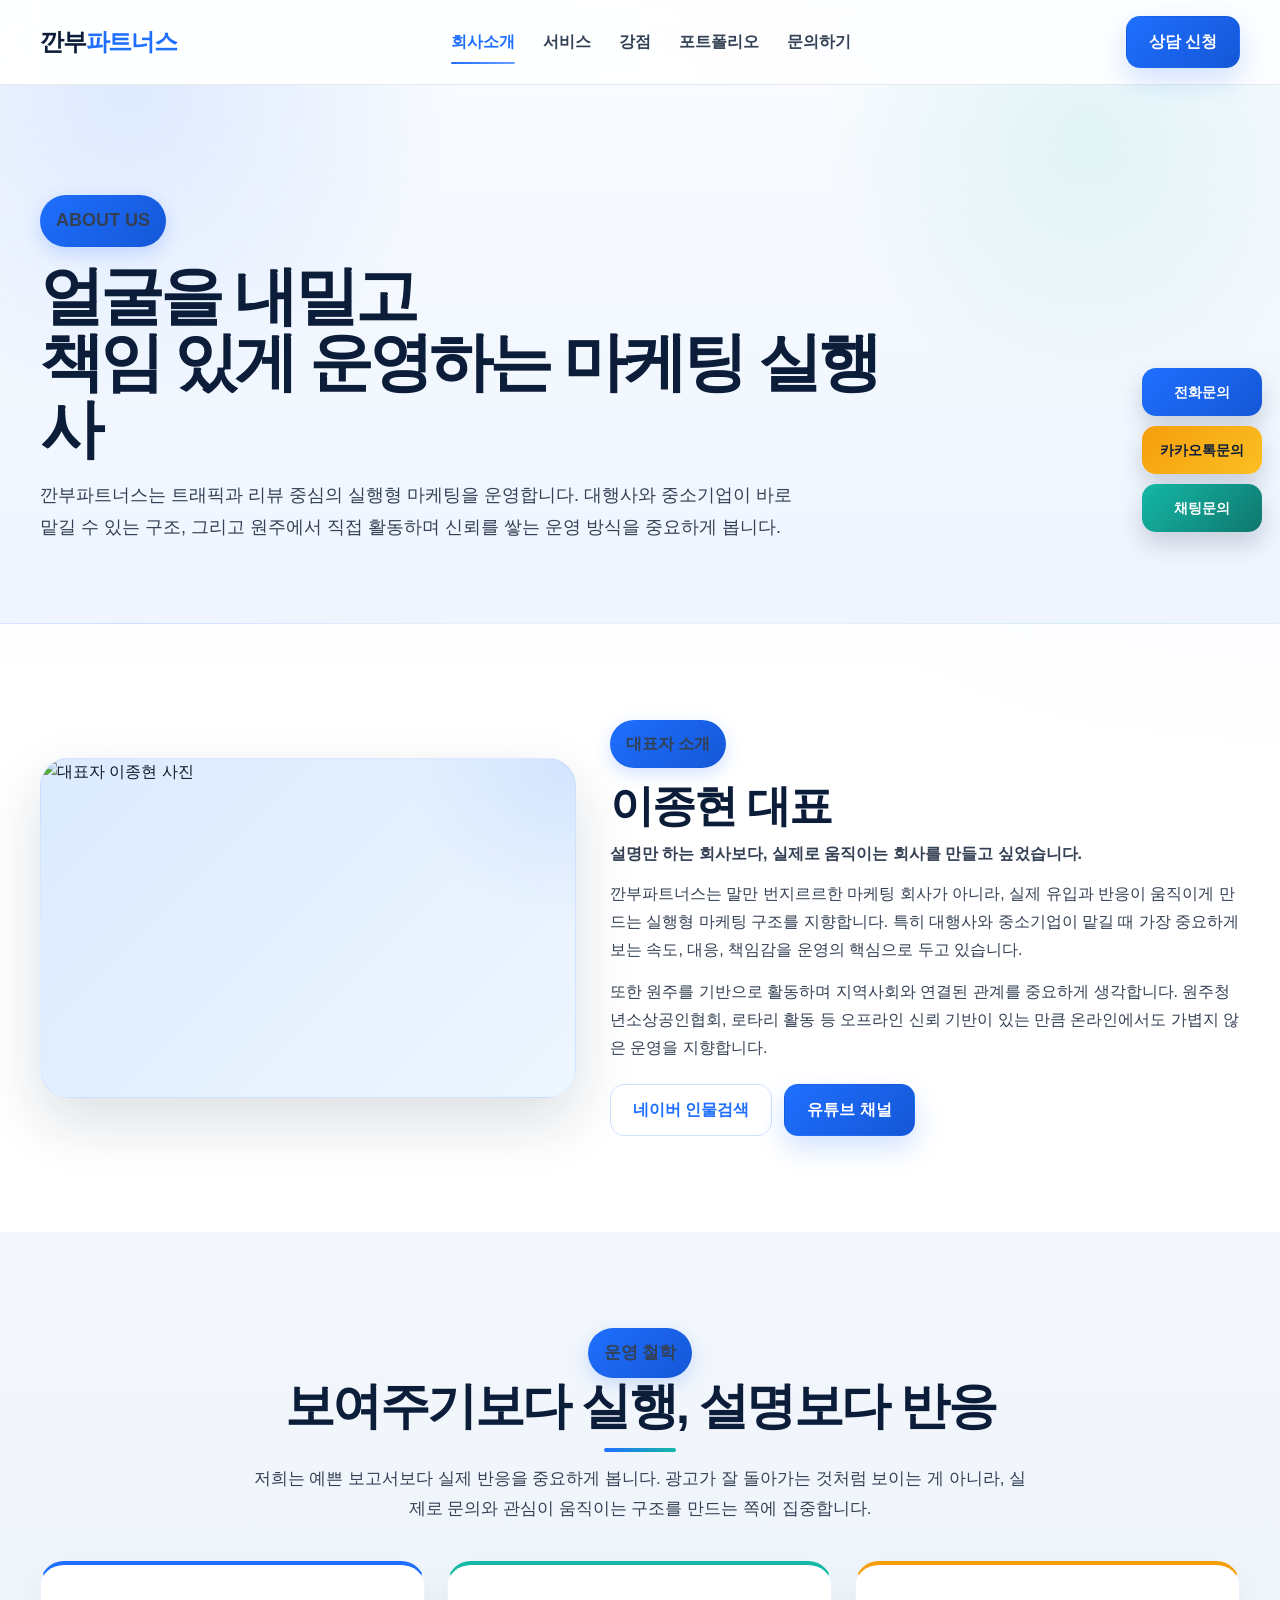
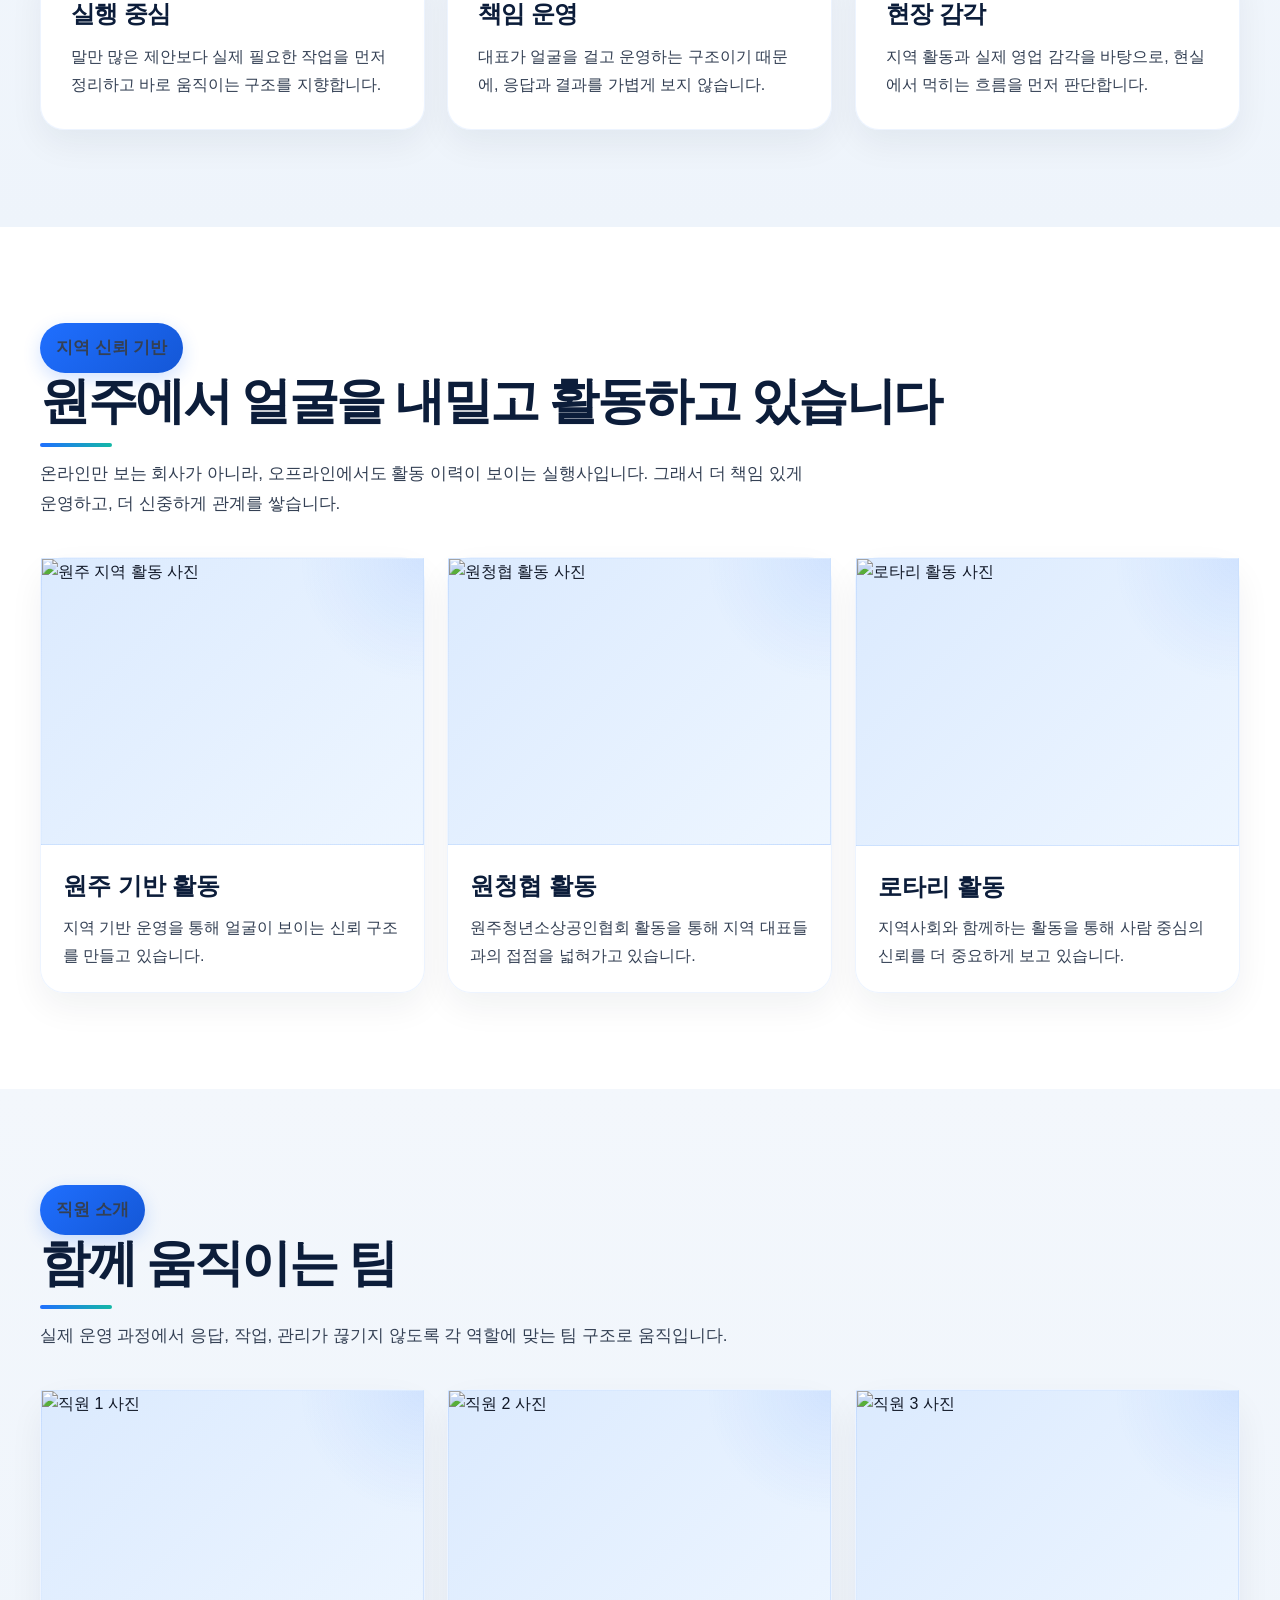
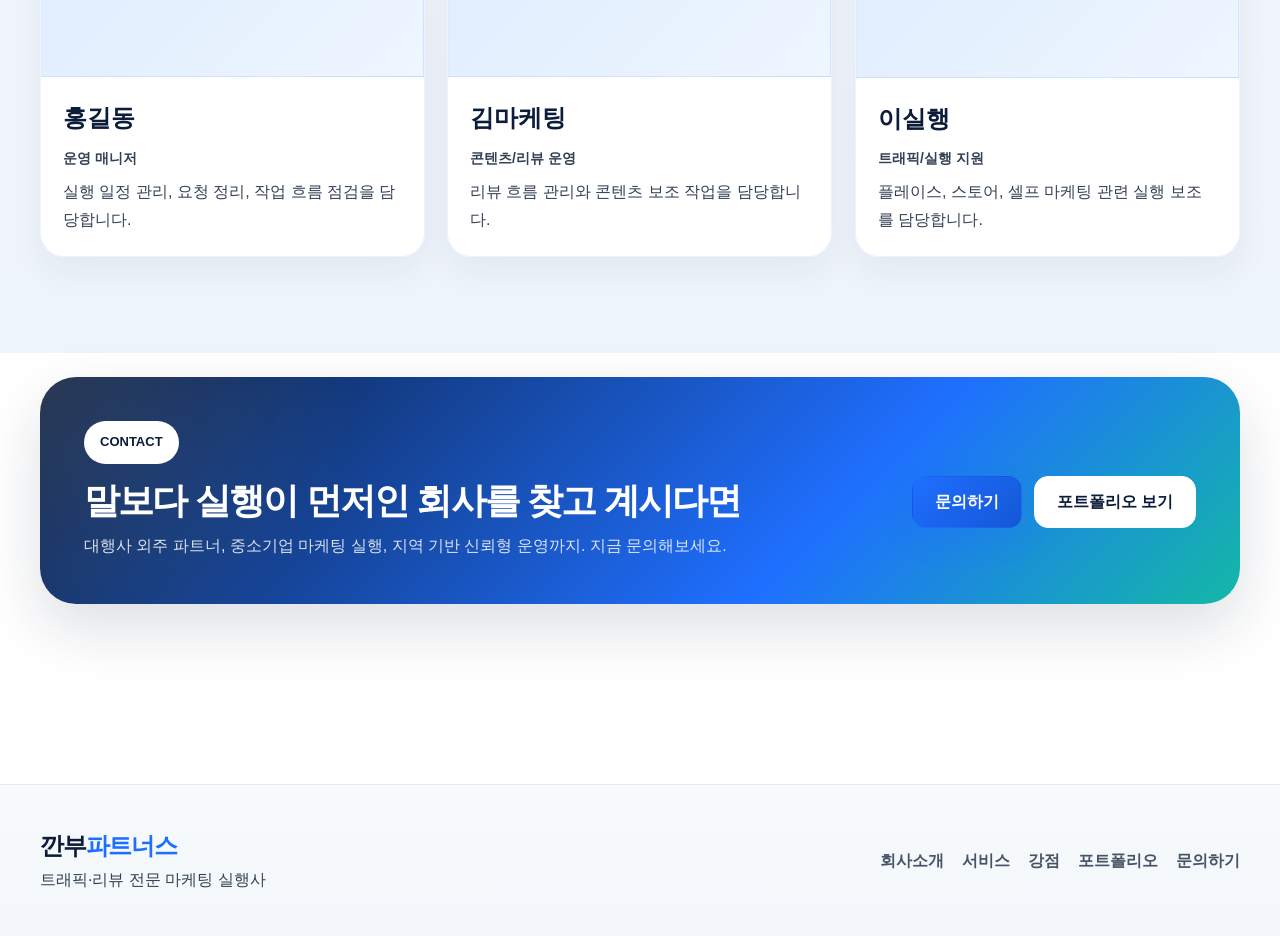
==== about.html @ 286b4b4c "Update about.html" ====
<!DOCTYPE html>
<html lang="ko">
<head>
  <meta charset="UTF-8" />
  <meta name="viewport" content="width=device-width, initial-scale=1.0" />
  <title>회사소개 | 깐부파트너스</title>
  <meta name="description" content="원주 기반 트래픽·리뷰 전문 마케팅 실행사 깐부파트너스 회사소개 페이지" />
  <link rel="stylesheet" href="./css/style.css" />
  <link rel="stylesheet" href="./css/animation.css" />
  <script>document.documentElement.classList.add('js');</script>
</head>
  <div class="floating-contact">
  <a href="tel:1588-9097" class="call-btn">전화문의</a>
  <a href="https://example.com/kakao" target="_blank" class="kakao-btn">카카오톡문의</a>
  <a href="https://example.com/chat" target="_blank" class="chat-btn">채팅문의</a>
</div>
<body>
  <header class="site-header">
    <div class="container header-inner">
      <a href="./index.html" class="logo">깐부<span>파트너스</span></a>

      <nav class="nav">
        <a href="./about.html" class="active">회사소개</a>
        <a href="./services.html">서비스</a>
        <a href="./strength.html">강점</a>
        <a href="./portfolio.html">포트폴리오</a>
        <a href="./contact.html">문의하기</a>
      </nav>

      <a href="./contact.html" class="btn btn-primary hover-btn">상담 신청</a>
    </div>
  </header>

  <main>
    <section class="page-hero about-hero">
      <div class="container">
        <div class="page-hero-text reveal-up active">
          <p class="eyebrow">ABOUT US</p>
          <h1>얼굴을 내밀고<br />책임 있게 운영하는 마케팅 실행사</h1>
          <p>
            깐부파트너스는 트래픽과 리뷰 중심의 실행형 마케팅을 운영합니다.
            대행사와 중소기업이 바로 맡길 수 있는 구조,
            그리고 원주에서 직접 활동하며 신뢰를 쌓는 운영 방식을 중요하게 봅니다.
          </p>
        </div>
      </div>
    </section>

    <section class="section">
      <div class="container about-ceo-grid">
        <div class="about-image-wrap reveal-left active">
          <div class="about-image hover-image">
            <img src="./assets/ceo.jpg" alt="대표자 이종현 사진" />
          </div>
        </div>

        <div class="about-content reveal-right active">
          <p class="section-label">대표자 소개</p>
          <h2>이종현 대표</h2>
          <p class="about-lead">
            설명만 하는 회사보다, 실제로 움직이는 회사를 만들고 싶었습니다.
          </p>
          <p>
            깐부파트너스는 말만 번지르르한 마케팅 회사가 아니라,
            실제 유입과 반응이 움직이게 만드는 실행형 마케팅 구조를 지향합니다.
            특히 대행사와 중소기업이 맡길 때 가장 중요하게 보는
            속도, 대응, 책임감을 운영의 핵심으로 두고 있습니다.
          </p>
          <p>
            또한 원주를 기반으로 활동하며 지역사회와 연결된 관계를 중요하게 생각합니다.
            원주청년소상공인협회, 로타리 활동 등 오프라인 신뢰 기반이 있는 만큼
            온라인에서도 가볍지 않은 운영을 지향합니다.
          </p>

          <div class="button-row">
            <a href="https://search.naver.com/search.naver?query=이종현" target="_blank" class="btn btn-outline hover-btn">
              네이버 인물검색
            </a>
            <a href="https://www.youtube.com/" target="_blank" class="btn btn-primary hover-btn">
              유튜브 채널
            </a>
          </div>
        </div>
      </div>
    </section>

    <section class="section section-soft">
      <div class="container">
        <div class="section-head center reveal-up">
          <p class="section-label">운영 철학</p>
          <h2>보여주기보다 실행, 설명보다 반응</h2>
          <p>
            저희는 예쁜 보고서보다 실제 반응을 중요하게 봅니다.
            광고가 잘 돌아가는 것처럼 보이는 게 아니라,
            실제로 문의와 관심이 움직이는 구조를 만드는 쪽에 집중합니다.
          </p>
        </div>

        <div class="card-grid three">
          <article class="info-card hover-card reveal-up">
            <h3>실행 중심</h3>
            <p>말만 많은 제안보다 실제 필요한 작업을 먼저 정리하고 바로 움직이는 구조를 지향합니다.</p>
          </article>

          <article class="info-card hover-card reveal-up delay-1">
            <h3>책임 운영</h3>
            <p>대표가 얼굴을 걸고 운영하는 구조이기 때문에, 응답과 결과를 가볍게 보지 않습니다.</p>
          </article>

          <article class="info-card hover-card reveal-up delay-2">
            <h3>현장 감각</h3>
            <p>지역 활동과 실제 영업 감각을 바탕으로, 현실에서 먹히는 흐름을 먼저 판단합니다.</p>
          </article>
        </div>
      </div>
    </section>

    <section class="section">
      <div class="container">
        <div class="section-head reveal-up">
          <p class="section-label">지역 신뢰 기반</p>
          <h2>원주에서 얼굴을 내밀고 활동하고 있습니다</h2>
          <p>
            온라인만 보는 회사가 아니라, 오프라인에서도 활동 이력이 보이는 실행사입니다.
            그래서 더 책임 있게 운영하고, 더 신중하게 관계를 쌓습니다.
          </p>
        </div>

        <div class="card-grid three">
          <article class="activity-card hover-card reveal-up">
            <div class="activity-thumb hover-image">
              <img src="./assets/wonju-activity-1.jpg" alt="원주 지역 활동 사진" />
            </div>
            <div class="activity-body">
              <h3>원주 기반 활동</h3>
              <p>지역 기반 운영을 통해 얼굴이 보이는 신뢰 구조를 만들고 있습니다.</p>
            </div>
          </article>

          <article class="activity-card hover-card reveal-up delay-1">
            <div class="activity-thumb hover-image">
              <img src="./assets/wonju-activity-2.jpg" alt="원청협 활동 사진" />
            </div>
            <div class="activity-body">
              <h3>원청협 활동</h3>
              <p>원주청년소상공인협회 활동을 통해 지역 대표들과의 접점을 넓혀가고 있습니다.</p>
            </div>
          </article>

          <article class="activity-card hover-card reveal-up delay-2">
            <div class="activity-thumb hover-image">
              <img src="./assets/rotary-activity.jpg" alt="로타리 활동 사진" />
            </div>
            <div class="activity-body">
              <h3>로타리 활동</h3>
              <p>지역사회와 함께하는 활동을 통해 사람 중심의 신뢰를 더 중요하게 보고 있습니다.</p>
            </div>
          </article>
        </div>
      </div>
    </section>

    <section class="section section-soft">
      <div class="container">
        <div class="section-head reveal-up">
          <p class="section-label">직원 소개</p>
          <h2>함께 움직이는 팀</h2>
          <p>
            실제 운영 과정에서 응답, 작업, 관리가 끊기지 않도록 각 역할에 맞는 팀 구조로 움직입니다.
          </p>
        </div>

        <div class="card-grid three">
          <article class="team-card hover-card reveal-up">
            <div class="team-photo hover-image">
              <img src="./assets/staff-1.jpg" alt="직원 1 사진" />
            </div>
            <div class="team-body">
              <h3>홍길동</h3>
              <p class="team-role">운영 매니저</p>
              <p>실행 일정 관리, 요청 정리, 작업 흐름 점검을 담당합니다.</p>
            </div>
          </article>

          <article class="team-card hover-card reveal-up delay-1">
            <div class="team-photo hover-image">
              <img src="./assets/staff-2.jpg" alt="직원 2 사진" />
            </div>
            <div class="team-body">
              <h3>김마케팅</h3>
              <p class="team-role">콘텐츠/리뷰 운영</p>
              <p>리뷰 흐름 관리와 콘텐츠 보조 작업을 담당합니다.</p>
            </div>
          </article>

          <article class="team-card hover-card reveal-up delay-2">
            <div class="team-photo hover-image">
              <img src="./assets/staff-3.jpg" alt="직원 3 사진" />
            </div>
            <div class="team-body">
              <h3>이실행</h3>
              <p class="team-role">트래픽/실행 지원</p>
              <p>플레이스, 스토어, 셀프 마케팅 관련 실행 보조를 담당합니다.</p>
            </div>
          </article>
        </div>
      </div>
    </section>

    <section class="section cta-section">
      <div class="container">
        <div class="cta-box reveal-up">
          <div>
            <p class="section-label">CONTACT</p>
            <h2>말보다 실행이 먼저인 회사를 찾고 계시다면</h2>
            <p>대행사 외주 파트너, 중소기업 마케팅 실행, 지역 기반 신뢰형 운영까지. 지금 문의해보세요.</p>
          </div>
          <div class="button-row">
            <a href="./contact.html" class="btn btn-primary hover-btn">문의하기</a>
            <a href="./portfolio.html" class="btn btn-outline hover-btn">포트폴리오 보기</a>
          </div>
        </div>
      </div>
    </section>
  </main>

  <footer class="site-footer">
    <div class="container footer-inner">
      <div>
        <a href="./index.html" class="logo">깐부<span>파트너스</span></a>
        <p>트래픽·리뷰 전문 마케팅 실행사</p>
      </div>

      <div class="footer-links">
        <a href="./about.html">회사소개</a>
        <a href="./services.html">서비스</a>
        <a href="./strength.html">강점</a>
        <a href="./portfolio.html">포트폴리오</a>
        <a href="./contact.html">문의하기</a>
      </div>
    </div>
  </footer>

  <script src="./js/main.js"></script>
  <script src="./js/animation.js"></script>
</body>
</html>
---- css/style.css ----
* {
  margin: 0;
  padding: 0;
  box-sizing: border-box;
}

:root {
  --navy: #0C1D3A;
  --navy-2: #13284D;
  --blue: #1F6FFF;
  --blue-dark: #1457D6;

  /* 포인트 컬러 추가 */
  --mint: #14B8A6;
  --amber: #F59E0B;

  --sky: #EEF4FF;
  --sky-2: #F7FBFF;
  --soft: #F8FAFC;

  /* 포인트용 배경 */
  --bg-mint: #ECFDF5;
  --bg-amber: #FFFBEB;

  --line: #E5E7EB;
  --line-2: #D7DEEA;

  --text: #111827;

  /* 본문 가독성 강화 */
  --sub: #344054;
  --sub-2: #475467;

  --white: #FFFFFF;

  --shadow-xs: 0 6px 18px rgba(12, 29, 58, 0.04);
  --shadow-sm: 0 10px 24px rgba(12, 29, 58, 0.06);
  --shadow-md: 0 18px 45px rgba(12, 29, 58, 0.10);
  --shadow-lg: 0 24px 60px rgba(12, 29, 58, 0.14);

  --radius-sm: 14px;
  --radius-md: 20px;
  --radius-lg: 28px;
  --radius-xl: 36px;
}

html {
  scroll-behavior: smooth;
}

body {
  font-family: "Pretendard", "Noto Sans KR", sans-serif;
  color: var(--text);
  background:
    radial-gradient(circle at top right, rgba(31,111,255,0.06), transparent 18%),
    linear-gradient(180deg, #f8fbff 0%, #ffffff 18%, #ffffff 100%);
  line-height: 1.6;
  -webkit-font-smoothing: antialiased;
  text-rendering: optimizeLegibility;
}

a {
  text-decoration: none;
  color: inherit;
}

img {
  width: 100%;
  display: block;
}

.container {
  width: min(1200px, calc(100% - 40px));
  margin: 0 auto;
}

/* Header */
.site-header {
  position: sticky;
  top: 0;
  z-index: 1000;
  background: rgba(255,255,255,0.84);
  backdrop-filter: blur(16px);
  -webkit-backdrop-filter: blur(16px);
  border-bottom: 1px solid rgba(229,231,235,0.9);
  transition: box-shadow .25s ease, background .25s ease;
}

.site-header.scrolled {
  box-shadow: var(--shadow-xs);
  background: rgba(255,255,255,0.92);
}

.header-inner {
  min-height: 84px;
  display: flex;
  align-items: center;
  justify-content: space-between;
  gap: 20px;
}

.logo {
  font-size: 24px;
  font-weight: 900;
  letter-spacing: -0.05em;
  color: var(--navy);
  white-space: nowrap;
}

.logo span {
  color: var(--blue);
}

.nav {
  display: flex;
  gap: 28px;
  align-items: center;
  flex-wrap: wrap;
}

.nav a {
  position: relative;
  font-weight: 800;
  color: #334155;
  transition: color .22s ease;
}

.nav a::after {
  content: "";
  position: absolute;
  left: 0;
  bottom: -9px;
  width: 0;
  height: 2px;
  background: linear-gradient(90deg, var(--blue), #69a0ff);
  border-radius: 999px;
  transition: width .22s ease;
}

.nav a.active,
.nav a:hover {
  color: var(--blue);
}

.nav a.active::after,
.nav a:hover::after {
  width: 100%;
}

/* Buttons */
.btn {
  display: inline-flex;
  align-items: center;
  justify-content: center;
  min-height: 52px;
  padding: 0 22px;
  border-radius: var(--radius-sm);
  font-weight: 800;
  border: 1px solid transparent;
  cursor: pointer;
  white-space: nowrap;
}

.btn-primary {
  background: linear-gradient(135deg, var(--blue) 0%, var(--blue-dark) 100%);
  color: white;
  box-shadow: 0 12px 28px rgba(31,111,255,0.20);
}

.btn-outline {
  border-color: #cfe0ff;
  color: var(--blue);
  background: rgba(255,255,255,0.88);
}

/* Hero */
.page-hero {
  padding: 110px 0 72px;
  background:
    radial-gradient(circle at 85% 5%, rgba(31,111,255,0.10), transparent 24%),
    radial-gradient(circle at 0% 25%, rgba(31,111,255,0.07), transparent 18%),
    linear-gradient(180deg, var(--sky-2) 0%, #ffffff 100%);
}

.page-hero-text {
  max-width: 860px;
}

.page-hero h1 {
  font-size: clamp(40px, 5vw, 68px);
  line-height: 1.04;
  letter-spacing: -0.06em;
  color: var(--navy);
  margin-bottom: 18px;
}

.page-hero p {
  font-size: 18px;
  color: var(--sub);
  max-width: 760px;
}

.eyebrow,
.section-label {
  display: inline-flex;
  align-items: center;
  gap: 8px;
  margin-bottom: 16px;
  font-size: 13px;
  font-weight: 900;
  padding: 10px 16px;
  border-radius: 999px;

  background: linear-gradient(135deg, #1F6FFF, #1457D6);
  color: white;

  box-shadow: 0 6px 18px rgba(31,111,255,0.2);
}
/* Sections */
.section {
  padding: 96px 0;
}

.section-soft {
  background: linear-gradient(180deg, #f8fafc 0%, #f4f8fc 100%);
}

.section-head {
  margin-bottom: 38px;
}

.section-head.center {
  text-align: center;
}

.section-head h2 {
  font-size: clamp(32px, 4vw, 50px);
  line-height: 1.13;
  letter-spacing: -0.05em;
  color: var(--navy);
  margin-bottom: 12px;
}

.section-head p {
  color: var(--sub);
  font-size: 17px;
  max-width: 780px;
  margin: 0 auto 0 0;
}

.section-head.center p {
  margin: 0 auto;
}

/* About */
.about-ceo-grid {
  display: grid;
  grid-template-columns: 0.92fr 1.08fr;
  gap: 34px;
  align-items: center;
}

.about-image {
  border-radius: var(--radius-lg);
  overflow: hidden;
  box-shadow: var(--shadow-lg);
  background:
    linear-gradient(135deg, #dbeafe 0%, #eff6ff 100%);
  min-height: 340px;
  border: 1px solid rgba(219,234,254,0.7);
}

.about-content h2 {
  font-size: 44px;
  line-height: 1.1;
  color: var(--navy);
  margin-bottom: 12px;
  letter-spacing: -0.04em;
}

.about-lead {
  font-size: 22px;
  font-weight: 900;
  color: var(--blue);
  margin-bottom: 18px;
  line-height: 1.45;
}

.about-content p {
  color: var(--sub);
  margin-bottom: 14px;
  font-size: 16px;
}

.button-row {
  display: flex;
  flex-wrap: wrap;
  gap: 12px;
  margin-top: 22px;
}

/* Cards */
.card-grid.three {
  display: grid;
  grid-template-columns: repeat(3, 1fr);
  gap: 22px;
}

.info-card,
.activity-card,
.team-card,
.feature-item,
.contact-form,
.portfolio-before,
.portfolio-after,
.strength-row {
  background: rgba(255,255,255,0.96);
  border: 1px solid rgba(229,231,235,0.95);
  border-radius: 24px;
  box-shadow: var(--shadow-sm);
}

.info-card {
  padding: 30px;
}

.info-card h3 {
  font-size: 24px;
  margin-bottom: 10px;
  color: var(--navy);
  letter-spacing: -0.03em;
}

.info-card p,
.activity-body p,
.team-body p,
.feature-item p,
.strength-text p {
  color: var(--sub);
}

.activity-thumb,
.team-photo {
  aspect-ratio: 4 / 3;
  overflow: hidden;
  background: linear-gradient(135deg, #dbeafe 0%, #eff6ff 100%);
}

.activity-body,
.team-body {
  padding: 22px;
}

.activity-body h3,
.team-body h3 {
  font-size: 24px;
  margin-bottom: 8px;
  color: var(--navy);
}

.team-role {
  font-size: 14px;
  font-weight: 900;
  color: var(--blue);
  margin-bottom: 8px;
}

/* Services */
.service-detail-grid {
  display: grid;
  grid-template-columns: 0.95fr 1.05fr;
  gap: 34px;
  align-items: center;
}

.service-detail-grid.reverse {
  grid-template-columns: 1.05fr 0.95fr;
}

.service-visual {
  border-radius: var(--radius-lg);
  overflow: hidden;
  box-shadow: var(--shadow-lg);
  background: linear-gradient(135deg, #dbeafe 0%, #eff6ff 100%);
  min-height: 340px;
  border: 1px solid rgba(219,234,254,0.7);
}

.service-lead {
  font-size: 22px;
  font-weight: 900;
  color: var(--blue);
  margin-bottom: 20px;
  line-height: 1.45;
}

.feature-list {
  display: grid;
  gap: 16px;
  margin-top: 18px;
}

.feature-item {
  padding: 22px;
}

.feature-item h3 {
  font-size: 22px;
  margin-bottom: 8px;
  color: var(--navy);
}

.service-tags {
  margin-top: 22px;
  display: flex;
  flex-wrap: wrap;
  gap: 10px;
}

.service-tags span {
  display: inline-flex;
  padding: 9px 13px;
  border-radius: 999px;
  background: var(--sky);
  color: var(--blue);
  font-size: 13px;
  font-weight: 900;
  border: 1px solid rgba(31,111,255,0.06);
}

/* Strength */
.strength-list {
  display: grid;
  gap: 18px;
}

.strength-row {
  display: grid;
  grid-template-columns: 90px 1fr;
  gap: 20px;
  align-items: start;
  padding: 28px;
}

.strength-num {
  width: 64px;
  height: 64px;
  border-radius: 20px;
  display: grid;
  place-items: center;
  background: linear-gradient(135deg, #eef4ff 0%, #dce9ff 100%);
  color: var(--blue);
  font-size: 22px;
  font-weight: 900;
  box-shadow: inset 0 0 0 1px rgba(31,111,255,0.04);
}

.strength-text h3 {
  font-size: 26px;
  color: var(--navy);
  margin-bottom: 8px;
  letter-spacing: -0.03em;
}

/* Portfolio */
.portfolio-box {
  display: grid;
  grid-template-columns: 1fr 1fr;
  gap: 24px;
}

.portfolio-before,
.portfolio-after {
  padding: 30px;
}

.portfolio-before {
  background: linear-gradient(180deg, #f8fafc 0%, #ffffff 100%);
}

.portfolio-after {
  border: 2px solid rgba(31,111,255,0.18);
  background: linear-gradient(180deg, #ffffff 0%, #f7fbff 100%);
}

.portfolio-before h3 {
  color: #64748b;
  font-size: 24px;
  letter-spacing: -0.03em;
}

.portfolio-after h3 {
  color: var(--blue);
  font-size: 24px;
  letter-spacing: -0.03em;
}

.portfolio-before ul,
.portfolio-after ul {
  margin-top: 14px;
  display: grid;
  gap: 10px;
}

.portfolio-before li,
.portfolio-after li {
  list-style: none;
  font-size: 15px;
  color: #475467;
}

/* Contact */
.contact-grid {
  display: grid;
  grid-template-columns: 1fr 1fr;
  gap: 40px;
}

.contact-info h2 {
  font-size: 36px;
  margin-bottom: 20px;
  color: var(--navy);
  line-height: 1.18;
  letter-spacing: -0.04em;
}

.contact-case {
  margin-bottom: 20px;
  display: grid;
  gap: 10px;
  color: #475467;
}

.contact-box {
  margin-top: 20px;
  padding: 20px 22px;
  border-radius: 20px;
  background: rgba(255,255,255,0.86);
  border: 1px solid rgba(229,231,235,0.95);
  box-shadow: var(--shadow-xs);
}

.contact-box h3 {
  font-size: 22px;
  color: var(--blue);
  line-height: 1.2;
}

.small {
  font-size: 13px;
  color: var(--sub);
  margin-bottom: 4px;
}

.contact-form {
  padding: 30px;
}

.form-group {
  margin-bottom: 16px;
}

.form-group label {
  display: block;
  margin-bottom: 6px;
  font-weight: 800;
  color: var(--navy);
}

.form-group input,
.form-group textarea {
  width: 100%;
  padding: 14px 14px;
  border-radius: 14px;
  border: 1px solid #d7deea;
  background: #fff;
  font: inherit;
  transition: border-color .2s ease, box-shadow .2s ease, transform .2s ease;
}

.form-group input:focus,
.form-group textarea:focus {
  outline: none;
  border-color: rgba(31,111,255,0.5);
  box-shadow: 0 0 0 4px rgba(31,111,255,0.08);
}

textarea {
  height: 120px;
  resize: vertical;
}

.note-box {
  margin-top: 16px;
  padding: 16px 18px;
  border-radius: 16px;
  background: #fff8e8;
  color: #7c5d00;
  border: 1px solid #f2e1a6;
  font-size: 14px;
}

/* CTA */
.cta-section {
  padding-top: 24px;
}

.cta-box {
  background:
    radial-gradient(circle at 0% 0%, rgba(255,255,255,0.08), transparent 24%),
    linear-gradient(135deg, var(--navy) 0%, var(--blue) 100%);
  color: white;
  border-radius: var(--radius-xl);
  padding: 44px;
  display: flex;
  align-items: center;
  justify-content: space-between;
  gap: 24px;
  box-shadow: var(--shadow-lg);
}

.cta-box h2 {
  font-size: 36px;
  line-height: 1.18;
  margin-bottom: 10px;
  letter-spacing: -0.05em;
}

.cta-box p {
  color: rgba(255,255,255,0.84);
}

/* Footer */
.site-footer {
  margin-top: 84px;
  padding: 42px 0;
  border-top: 1px solid var(--line);
  background: linear-gradient(180deg, #f8fafc 0%, #f3f7fb 100%);
}

.footer-inner {
  display: flex;
  justify-content: space-between;
  gap: 20px;
  align-items: center;
}

.footer-links {
  display: flex;
  flex-wrap: wrap;
  gap: 18px;
}

.footer-links a {
  font-weight: 800;
  color: #475467;
  transition: color .2s ease;
}

.footer-links a:hover {
  color: var(--blue);
}

/* Utilities */
.hidden {
  display: none !important;
}

/* Responsive */
@media (max-width: 1024px) {
  .about-ceo-grid,
  .service-detail-grid,
  .service-detail-grid.reverse,
  .card-grid.three,
  .cta-box,
  .contact-grid,
  .portfolio-box {
    grid-template-columns: 1fr;
    display: grid;
  }

  .footer-inner {
    flex-direction: column;
    align-items: flex-start;
  }
}

@media (max-width: 768px) {
  .nav {
    display: none;
  }

  .page-hero {
    padding: 86px 0 54px;
  }

  .about-content h2,
  .contact-info h2 {
    font-size: 34px;
  }

  .section {
    padding: 74px 0;
  }

  .container {
    width: min(1200px, calc(100% - 28px));
  }

  .cta-box {
    padding: 30px;
  }

  .cta-box h2 {
    font-size: 28px;
  }

  .strength-row {
    grid-template-columns: 1fr;
  }
}
/* ===== 강한 섹션 대비 업그레이드 ===== */

/* page hero 더 강하게 */
.page-hero {
  padding: 110px 0 80px;
  background:
    radial-gradient(circle at 85% 10%, rgba(20,184,166,0.10), transparent 22%),
    radial-gradient(circle at 10% 0%, rgba(31,111,255,0.12), transparent 26%),
    linear-gradient(180deg, #f8fbff 0%, #eef5ff 100%);
  border-bottom: 1px solid rgba(31,111,255,0.08);
}

/* 일반 섹션 */
.section {
  position: relative;
}

/* 번갈아 배경 톤 차이 강하게 */
.section-soft {
  background:
    linear-gradient(180deg, #f3f7fc 0%, #eef4fb 100%);
}

/* 특정 강조 섹션용 */
.highlight-band {
  padding: 84px 0;
  background:
    linear-gradient(135deg, #0c1d3a 0%, #1f6fff 70%, #14b8a6 100%);
  color: white;
}

.highlight-band h2 {
  font-size: clamp(34px, 4vw, 52px);
  line-height: 1.12;
  letter-spacing: -0.05em;
  margin-bottom: 14px;
}

.highlight-band p {
  color: rgba(255,255,255,0.86);
  font-size: 17px;
  max-width: 780px;
}

.highlight-chip {
  display: inline-flex;
  align-items: center;
  padding: 10px 16px;
  border-radius: 999px;
  background: rgba(255,255,255,0.14);
  color: white;
  font-size: 13px;
  font-weight: 900;
  margin-bottom: 14px;
  backdrop-filter: blur(8px);
}

/* 카드 더 또렷하게 */
.info-card,
.feature-item,
.portfolio-before,
.portfolio-after,
.contact-form,
.contact-box,
.strength-row,
.activity-card,
.team-card {
  background: rgba(255,255,255,0.98);
  border: 1px solid rgba(31,111,255,0.08);
  box-shadow: 0 14px 34px rgba(12,29,58,0.06);
}

/* 카드 상단 컬러 포인트 */
.info-card:nth-child(1),
.feature-item:nth-child(1) {
  border-top: 4px solid #1f6fff;
}

.info-card:nth-child(2),
.feature-item:nth-child(2) {
  border-top: 4px solid #14b8a6;
}

.info-card:nth-child(3),
.feature-item:nth-child(3) {
  border-top: 4px solid #f59e0b;
}

/* 서비스 섹션 이미지 박스 더 고급스럽게 */
.about-image,
.service-visual,
.activity-thumb,
.team-photo {
  background:
    radial-gradient(circle at top right, rgba(31,111,255,0.10), transparent 26%),
    linear-gradient(135deg, #dbeafe 0%, #eef6ff 100%);
  border: 1px solid rgba(31,111,255,0.08);
}

/* 큰 섹션 제목 아래 라인 포인트 */
.section-head h2::after {
  content: "";
  display: block;
  width: 72px;
  height: 4px;
  margin-top: 14px;
  border-radius: 999px;
  background: linear-gradient(90deg, #1f6fff, #14b8a6);
}

/* 중앙 정렬 섹션도 예쁘게 */
.section-head.center h2::after {
  margin-left: auto;
  margin-right: auto;
}

/* 문장 가독성 강화 */
p,
li {
  color: #344054;
  line-height: 1.75;
}

/* CTA 확실하게 */
.cta-box {
  background:
    radial-gradient(circle at 0% 0%, rgba(255,255,255,0.12), transparent 26%),
    linear-gradient(135deg, #0c1d3a 0%, #1f6fff 65%, #14b8a6 100%);
}

.cta-box .section-label {
  background: white;
  color: #0c1d3a;
  box-shadow: none;
}

.cta-box .btn-outline {
  background: white;
  color: #0c1d3a;
  border-color: white;
}

/* 서비스 태그도 더 또렷하게 */
.service-tags span {
  background: white;
  border: 1px solid rgba(31,111,255,0.12);
  color: #1f6fff;
  box-shadow: 0 6px 16px rgba(12,29,58,0.04);
}

/* portfolio before/after 차이 더 명확하게 */
.portfolio-before {
  background: linear-gradient(180deg, #f8fafc 0%, #ffffff 100%);
}

.portfolio-after {
  background: linear-gradient(180deg, #eff6ff 0%, #ffffff 100%);
  border: 2px solid rgba(31,111,255,0.18);
}

/* 오른쪽 고정 문의 버튼 */
.floating-contact {
  position: fixed;
  right: 18px;
  top: 50%;
  transform: translateY(-50%);
  z-index: 1200;
  display: flex;
  flex-direction: column;
  gap: 10px;
}

.floating-contact a {
  min-width: 120px;
  min-height: 48px;
  padding: 0 16px;
  border-radius: 14px;
  display: flex;
  align-items: center;
  justify-content: center;
  font-weight: 900;
  font-size: 14px;
  color: white;
  box-shadow: 0 12px 24px rgba(12,29,58,0.18);
  transition: transform .2s ease, box-shadow .2s ease, filter .2s ease;
}

.floating-contact a:hover {
  transform: translateX(-4px);
  filter: brightness(1.03);
}

.floating-contact .call-btn {
  background: linear-gradient(135deg, #1f6fff, #1457d6);
}

.floating-contact .kakao-btn {
  background: linear-gradient(135deg, #f59e0b, #fbbf24);
  color: #0c1d3a;
}

.floating-contact .chat-btn {
  background: linear-gradient(135deg, #14b8a6, #0f766e);
}

/* 모바일에서는 아래쪽으로 */
@media (max-width: 768px) {
  .floating-contact {
    right: 14px;
    left: 14px;
    top: auto;
    bottom: 14px;
    transform: none;
    flex-direction: row;
  }

  .floating-contact a {
    min-width: 0;
    flex: 1;
    font-size: 13px;
    min-height: 46px;
    padding: 0 10px;
  }
}
---- css/animation.css ----
.reveal-up,
.reveal-left,
.reveal-right,
.fade-in,
.zoom-in {
  opacity: 1;
  transform: none;
  transition:
    opacity 0.8s cubic-bezier(.2,.65,.2,1),
    transform 0.8s cubic-bezier(.2,.65,.2,1),
    box-shadow .25s ease,
    border-color .25s ease;
  will-change: opacity, transform;
}

.js .reveal-up,
.js .reveal-left,
.js .reveal-right,
.js .fade-in,
.js .zoom-in {
  opacity: 0;
}

.js .reveal-up { transform: translateY(28px); }
.js .reveal-left { transform: translateX(-28px); }
.js .reveal-right { transform: translateX(28px); }
.js .fade-in { transform: none; }
.js .zoom-in { transform: scale(0.96); }

.js .reveal-up.active,
.js .reveal-left.active,
.js .reveal-right.active,
.js .fade-in.active,
.js .zoom-in.active {
  opacity: 1;
  transform: translate(0, 0) scale(1);
}

.delay-1 { transition-delay: 0.08s; }
.delay-2 { transition-delay: 0.16s; }
.delay-3 { transition-delay: 0.24s; }

.hover-card {
  transition:
    transform .28s ease,
    box-shadow .28s ease,
    border-color .28s ease;
}

.hover-card:hover {
  transform: translateY(-8px);
  box-shadow: 0 24px 48px rgba(12,29,58,0.12);
  border-color: rgba(31,111,255,0.12);
}

.hover-btn {
  transition:
    transform .18s ease,
    box-shadow .18s ease,
    filter .18s ease;
}

.hover-btn:hover {
  transform: translateY(-2px);
  filter: brightness(1.02);
}

.hover-image {
  overflow: hidden;
}

.hover-image img {
  transition: transform .5s ease;
}

.hover-image:hover img {
  transform: scale(1.05);
}
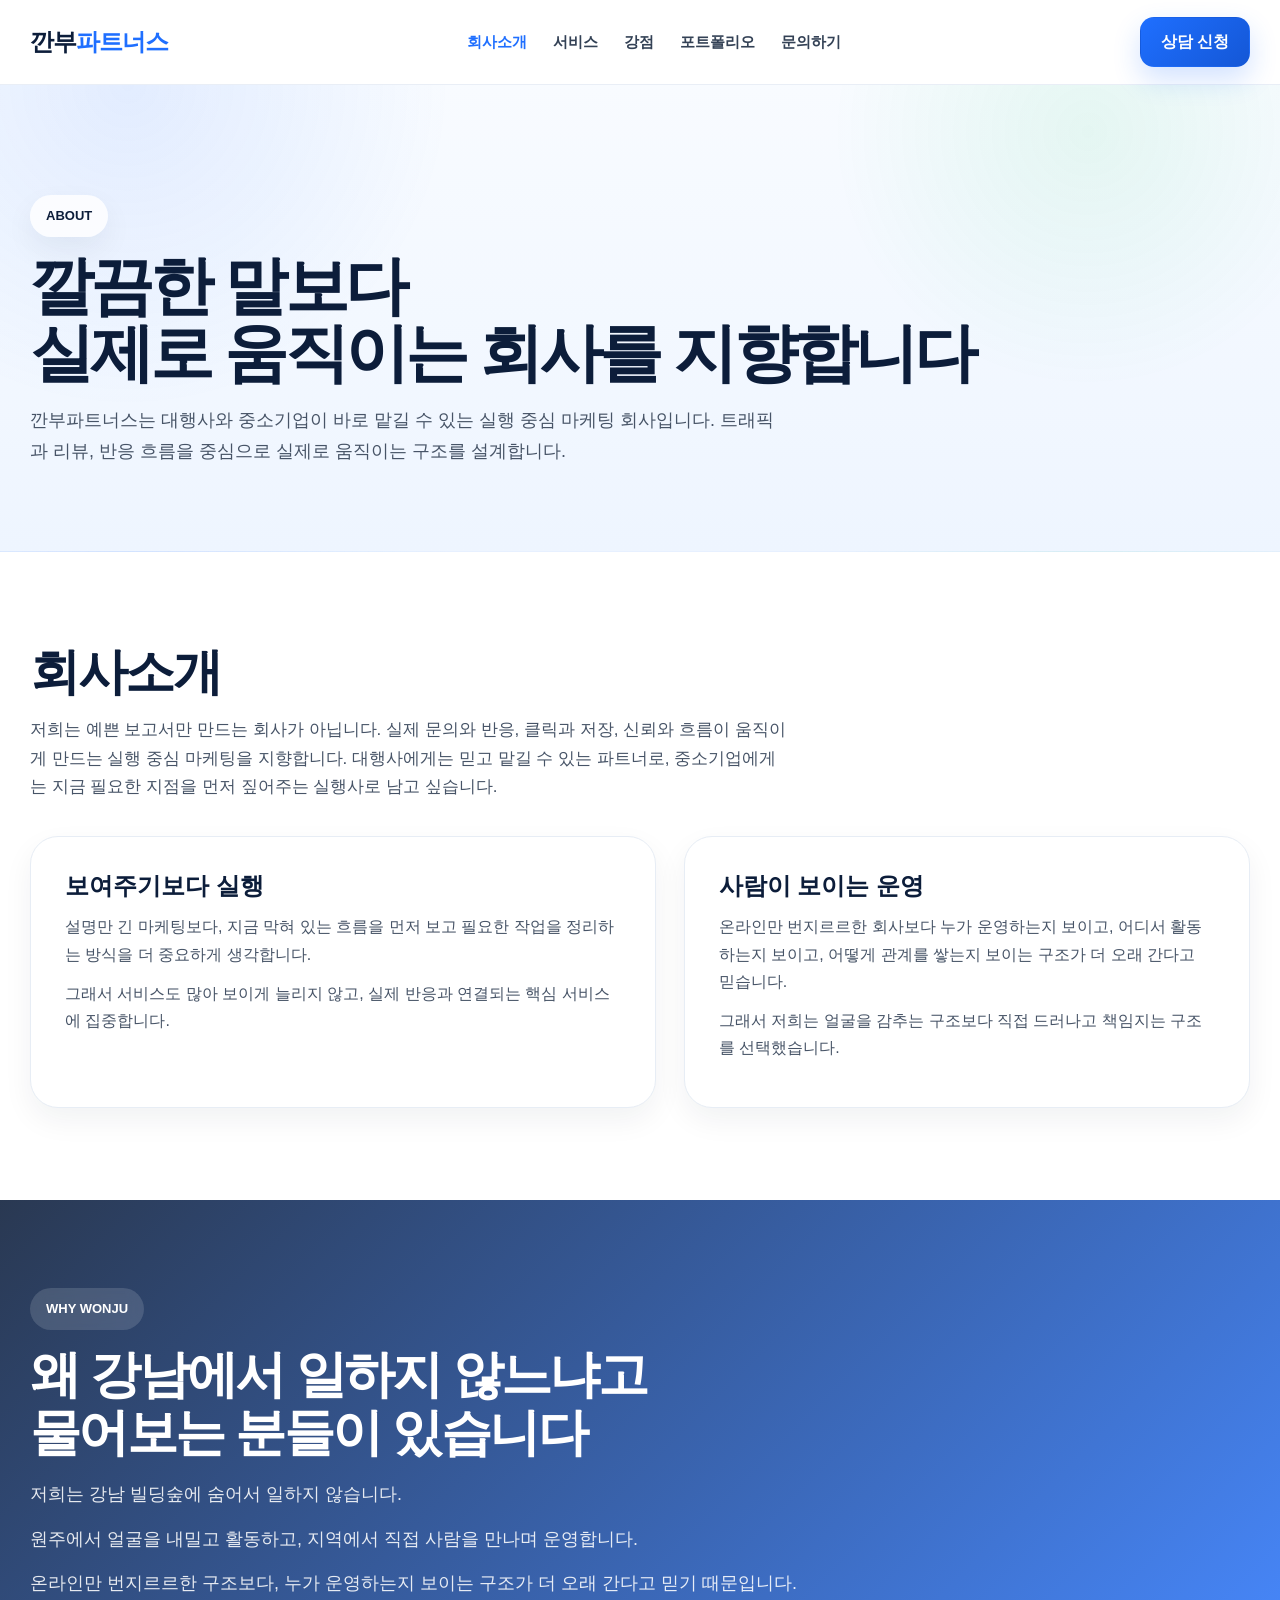
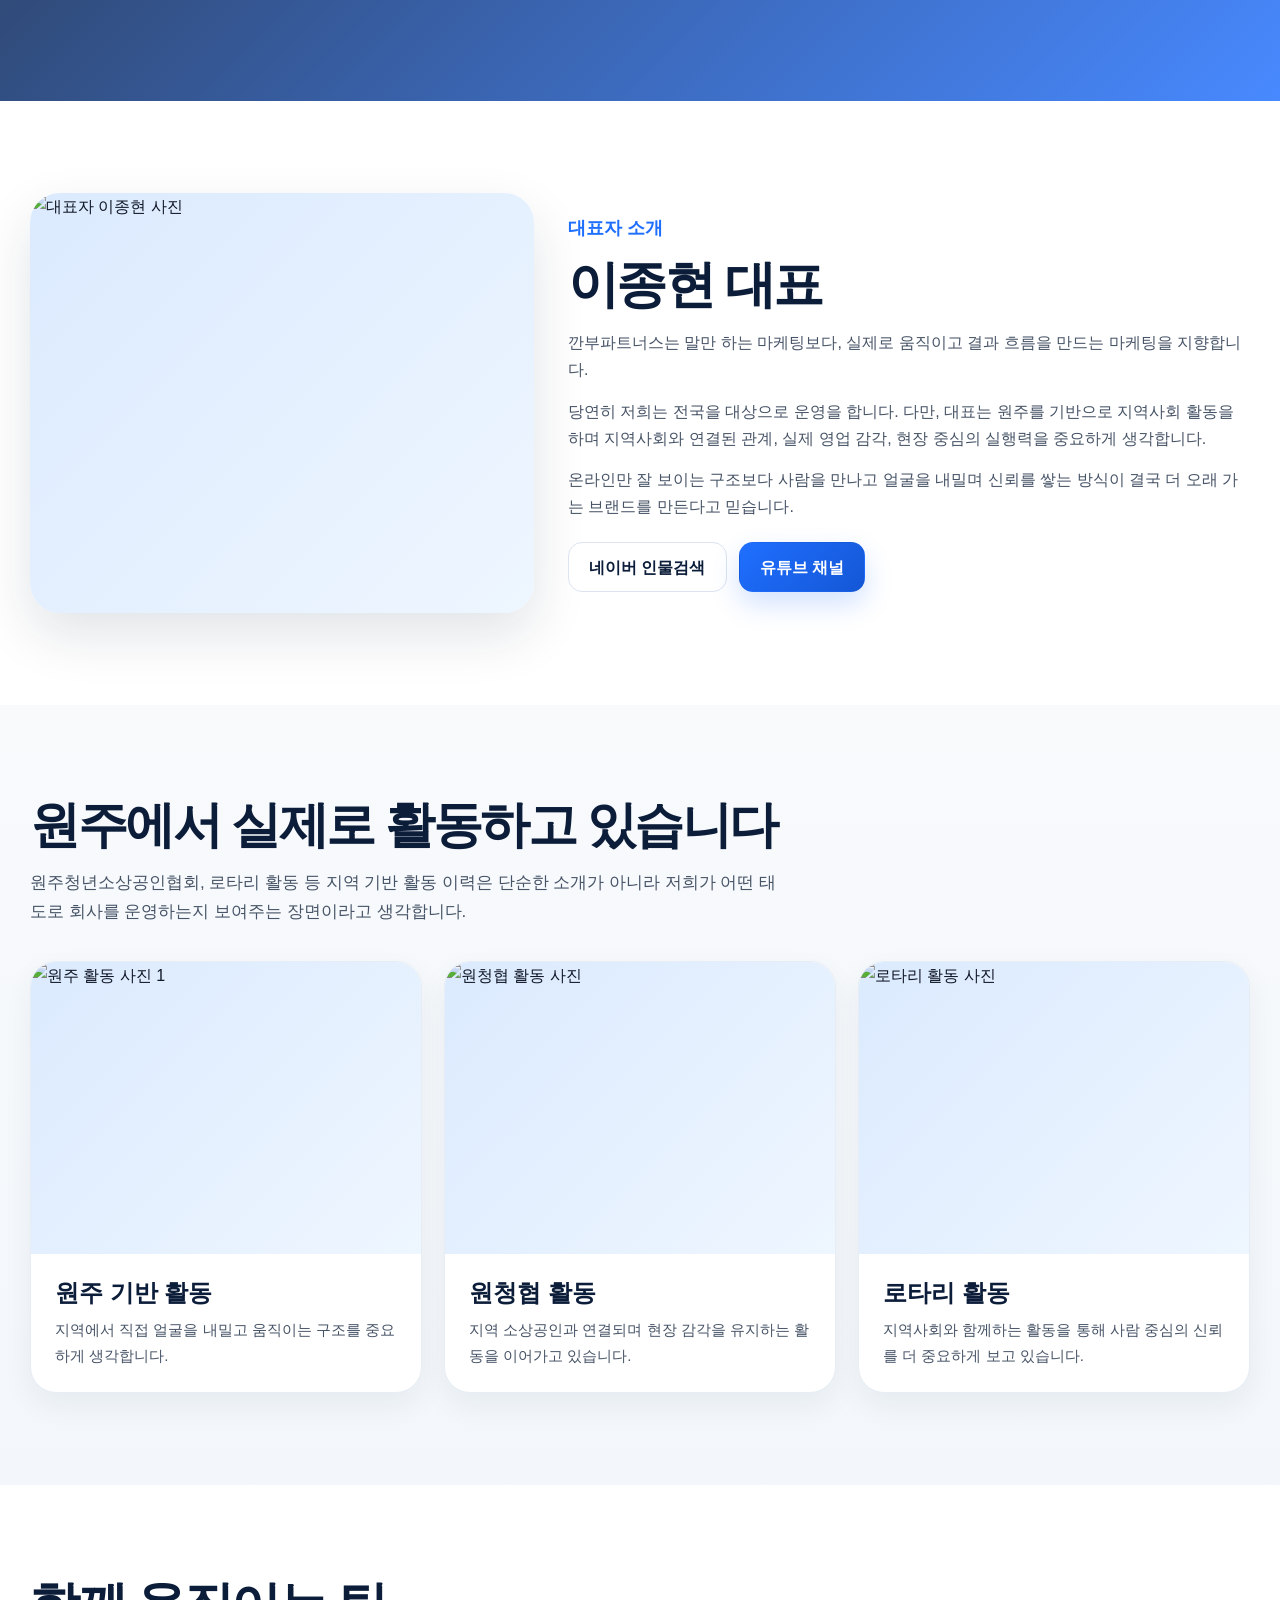
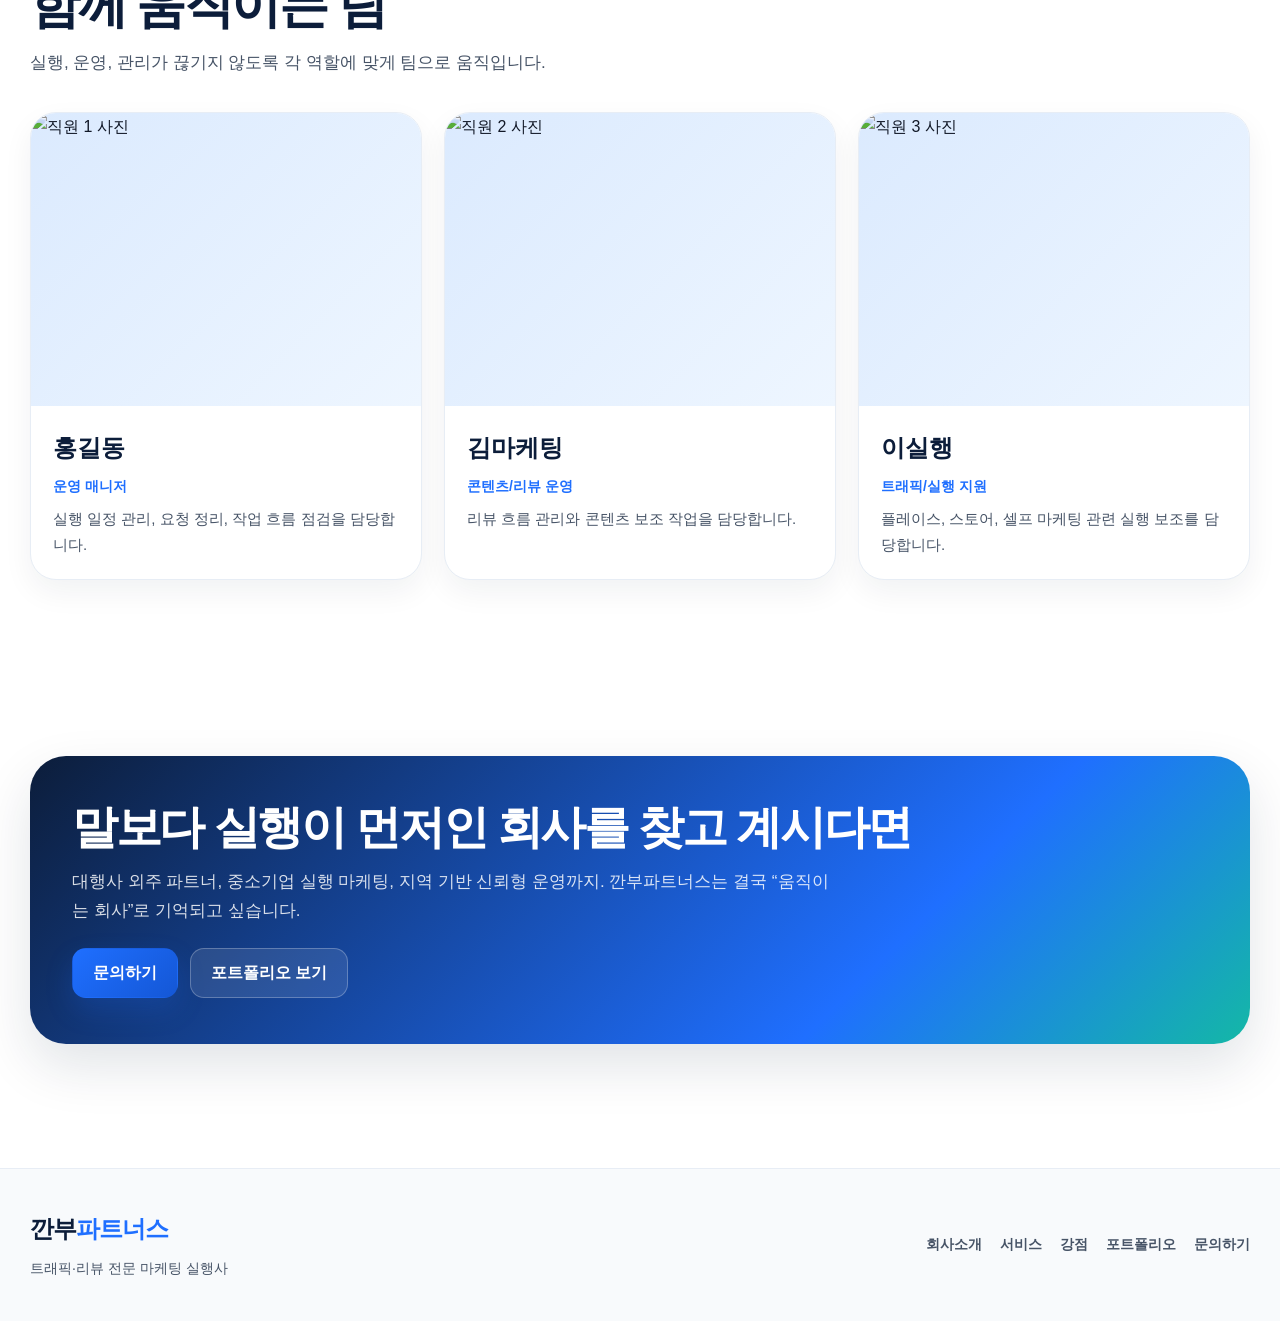
==== commit 7a2141d4: "Update about.html" ====
--- a/about.html
+++ b/about.html
@@ -4,16 +4,437 @@
   <meta charset="UTF-8" />
   <meta name="viewport" content="width=device-width, initial-scale=1.0" />
   <title>회사소개 | 깐부파트너스</title>
-  <meta name="description" content="원주 기반 트래픽·리뷰 전문 마케팅 실행사 깐부파트너스 회사소개 페이지" />
-  <link rel="stylesheet" href="./css/style.css" />
-  <link rel="stylesheet" href="./css/animation.css" />
-  <script>document.documentElement.classList.add('js');</script>
+  <meta name="description" content="원주 기반 트래픽·리뷰 전문 마케팅 실행사 깐부파트너스 회사소개" />
+  <style>
+    :root {
+      --navy: #0c1d3a;
+      --blue: #1f6fff;
+      --blue-dark: #1457d6;
+      --green: #03c75a;
+      --soft: #f7f8fa;
+      --line: #e7edf5;
+      --text: #111827;
+      --sub: #475467;
+      --white: #ffffff;
+      --shadow-sm: 0 12px 30px rgba(12, 29, 58, 0.06);
+      --shadow-md: 0 22px 54px rgba(12, 29, 58, 0.12);
+      --radius-sm: 16px;
+      --radius-md: 24px;
+      --radius-lg: 34px;
+      --max: 1220px;
+    }
+
+    * { box-sizing: border-box; margin: 0; padding: 0; }
+    html { scroll-behavior: smooth; }
+    body {
+      font-family: "Pretendard", "Noto Sans KR", Arial, sans-serif;
+      color: var(--text);
+      background: #fff;
+      line-height: 1.7;
+      -webkit-font-smoothing: antialiased;
+    }
+
+    a { color: inherit; text-decoration: none; }
+    img { display: block; max-width: 100%; }
+
+    .container {
+      width: min(var(--max), calc(100% - 40px));
+      margin: 0 auto;
+    }
+
+    .site-header {
+      position: sticky;
+      top: 0;
+      z-index: 1000;
+      background: rgba(255,255,255,0.88);
+      backdrop-filter: blur(14px);
+      border-bottom: 1px solid rgba(231,237,245,0.9);
+    }
+
+    .header-inner {
+      min-height: 84px;
+      display: flex;
+      align-items: center;
+      justify-content: space-between;
+      gap: 20px;
+    }
+
+    .logo {
+      font-size: 24px;
+      font-weight: 900;
+      letter-spacing: -0.04em;
+      color: var(--navy);
+      white-space: nowrap;
+    }
+
+    .logo span { color: var(--blue); }
+
+    .nav {
+      display: flex;
+      align-items: center;
+      gap: 26px;
+      flex-wrap: wrap;
+    }
+
+    .nav a {
+      font-size: 15px;
+      font-weight: 800;
+      color: #334155;
+      transition: color .2s ease;
+    }
+
+    .nav a:hover,
+    .nav a.active {
+      color: var(--blue);
+    }
+
+    .btn {
+      display: inline-flex;
+      align-items: center;
+      justify-content: center;
+      min-height: 50px;
+      padding: 0 20px;
+      border-radius: 14px;
+      font-weight: 800;
+      border: 1px solid transparent;
+      transition: transform .2s ease, box-shadow .2s ease;
+    }
+
+    .btn:hover { transform: translateY(-2px); }
+
+    .btn-primary {
+      background: linear-gradient(135deg, var(--blue), var(--blue-dark));
+      color: white;
+      box-shadow: 0 12px 28px rgba(31,111,255,0.20);
+    }
+
+    .btn-outline {
+      background: #fff;
+      color: var(--navy);
+      border: 1px solid #dbe4f0;
+    }
+
+    .hero {
+      padding: 110px 0 84px;
+      background:
+        radial-gradient(circle at 85% 10%, rgba(3,199,90,0.08), transparent 22%),
+        radial-gradient(circle at 10% 0%, rgba(31,111,255,0.10), transparent 26%),
+        linear-gradient(180deg, #f8fbff 0%, #eef5ff 100%);
+      border-bottom: 1px solid rgba(31,111,255,0.08);
+    }
+
+    .hero-badge {
+      display: inline-flex;
+      align-items: center;
+      padding: 10px 16px;
+      border-radius: 999px;
+      background: rgba(255,255,255,0.82);
+      color: var(--navy);
+      font-size: 13px;
+      font-weight: 900;
+      margin-bottom: 16px;
+      box-shadow: var(--shadow-sm);
+    }
+
+    .hero h1 {
+      font-size: clamp(40px, 5vw, 66px);
+      line-height: 1.05;
+      letter-spacing: -0.06em;
+      color: var(--navy);
+      margin-bottom: 18px;
+    }
+
+    .hero p {
+      max-width: 760px;
+      font-size: 18px;
+      color: var(--sub);
+    }
+
+    .section {
+      padding: 92px 0;
+    }
+
+    .section-title {
+      font-size: clamp(32px, 4vw, 50px);
+      line-height: 1.12;
+      letter-spacing: -0.05em;
+      color: var(--navy);
+      margin-bottom: 16px;
+    }
+
+    .section-sub {
+      max-width: 760px;
+      color: var(--sub);
+      font-size: 17px;
+      margin-bottom: 34px;
+    }
+
+    .intro-grid {
+      display: grid;
+      grid-template-columns: 1.05fr 0.95fr;
+      gap: 28px;
+      align-items: stretch;
+    }
+
+    .intro-box {
+      background: #fff;
+      border: 1px solid var(--line);
+      border-radius: 28px;
+      padding: 34px;
+      box-shadow: var(--shadow-sm);
+    }
+
+    .intro-box h3 {
+      font-size: 24px;
+      line-height: 1.25;
+      margin-bottom: 12px;
+      color: var(--navy);
+    }
+
+    .intro-box p {
+      color: var(--sub);
+      margin-bottom: 12px;
+    }
+
+    .story-band {
+      padding: 88px 0;
+      background:
+        linear-gradient(135deg, rgba(12,29,58,0.88), rgba(31,111,255,0.82)),
+        url('https://images.unsplash.com/photo-1497366754035-f200968a6e72?q=80&w=1600&auto=format&fit=crop') center/cover no-repeat;
+      color: white;
+    }
+
+    .story-chip {
+      display: inline-flex;
+      padding: 10px 16px;
+      border-radius: 999px;
+      background: rgba(255,255,255,0.14);
+      font-size: 13px;
+      font-weight: 900;
+      margin-bottom: 16px;
+      backdrop-filter: blur(8px);
+    }
+
+    .story-band h2 {
+      font-size: clamp(34px, 4vw, 54px);
+      line-height: 1.12;
+      letter-spacing: -0.05em;
+      margin-bottom: 18px;
+    }
+
+    .story-band p {
+      max-width: 820px;
+      font-size: 18px;
+      color: rgba(255,255,255,0.88);
+      margin-bottom: 14px;
+    }
+
+    .ceo-grid {
+      display: grid;
+      grid-template-columns: 0.85fr 1.15fr;
+      gap: 34px;
+      align-items: center;
+    }
+
+    .ceo-photo {
+      border-radius: 30px;
+      overflow: hidden;
+      box-shadow: var(--shadow-md);
+      background: linear-gradient(135deg, #dbeafe, #eef6ff);
+      min-height: 420px;
+    }
+
+    .ceo-content h3 {
+      font-size: 18px;
+      font-weight: 900;
+      color: var(--blue);
+      margin-bottom: 12px;
+    }
+
+    .ceo-content h2 {
+      font-size: clamp(34px, 4vw, 52px);
+      line-height: 1.12;
+      letter-spacing: -0.05em;
+      color: var(--navy);
+      margin-bottom: 16px;
+    }
+
+    .ceo-content p {
+      color: var(--sub);
+      margin-bottom: 14px;
+      font-size: 16px;
+    }
+
+    .button-row {
+      display: flex;
+      gap: 12px;
+      flex-wrap: wrap;
+      margin-top: 22px;
+    }
+
+    .activity-section {
+      background: linear-gradient(180deg, #f8fafc 0%, #f3f7fb 100%);
+    }
+
+    .card-grid {
+      display: grid;
+      grid-template-columns: repeat(3, 1fr);
+      gap: 22px;
+    }
+
+    .card {
+      background: #fff;
+      border: 1px solid var(--line);
+      border-radius: 26px;
+      overflow: hidden;
+      box-shadow: var(--shadow-sm);
+    }
+
+    .card-thumb {
+      aspect-ratio: 4 / 3;
+      background: linear-gradient(135deg, #dbeafe, #eef6ff);
+    }
+
+    .card-body {
+      padding: 24px;
+    }
+
+    .card-body h3 {
+      font-size: 24px;
+      line-height: 1.22;
+      color: var(--navy);
+      margin-bottom: 10px;
+    }
+
+    .card-body p {
+      color: var(--sub);
+      font-size: 15px;
+    }
+
+    .team-grid {
+      display: grid;
+      grid-template-columns: repeat(3, 1fr);
+      gap: 22px;
+    }
+
+    .team-card {
+      background: #fff;
+      border: 1px solid var(--line);
+      border-radius: 26px;
+      overflow: hidden;
+      box-shadow: var(--shadow-sm);
+    }
+
+    .team-photo {
+      aspect-ratio: 4 / 3;
+      background: linear-gradient(135deg, #dbeafe, #eef6ff);
+    }
+
+    .team-body {
+      padding: 22px;
+    }
+
+    .team-body h3 {
+      font-size: 24px;
+      color: var(--navy);
+      margin-bottom: 6px;
+    }
+
+    .team-role {
+      font-size: 14px;
+      font-weight: 900;
+      color: var(--blue);
+      margin-bottom: 8px;
+    }
+
+    .team-body p {
+      color: var(--sub);
+      font-size: 15px;
+    }
+
+    .closing-band {
+      padding: 84px 0;
+    }
+
+    .closing-box {
+      border-radius: 36px;
+      padding: 46px 42px;
+      background: linear-gradient(135deg, #0c1d3a 0%, #1f6fff 70%, #14b8a6 100%);
+      color: white;
+      box-shadow: var(--shadow-md);
+    }
+
+    .closing-box h2 {
+      font-size: clamp(30px, 4vw, 46px);
+      line-height: 1.12;
+      letter-spacing: -0.05em;
+      margin-bottom: 14px;
+    }
+
+    .closing-box p {
+      max-width: 760px;
+      color: rgba(255,255,255,0.84);
+      margin-bottom: 22px;
+      font-size: 17px;
+    }
+
+    .site-footer {
+      margin-top: 40px;
+      padding: 40px 0;
+      border-top: 1px solid var(--line);
+      background: #f8fafc;
+    }
+
+    .footer-inner {
+      display: flex;
+      justify-content: space-between;
+      gap: 24px;
+      align-items: center;
+      flex-wrap: wrap;
+    }
+
+    .footer-links {
+      display: flex;
+      gap: 18px;
+      flex-wrap: wrap;
+    }
+
+    .footer-links a {
+      font-size: 14px;
+      font-weight: 800;
+      color: #475467;
+    }
+
+    @media (max-width: 980px) {
+      .nav {
+        display: none;
+      }
+
+      .intro-grid,
+      .ceo-grid,
+      .card-grid,
+      .team-grid {
+        grid-template-columns: 1fr;
+      }
+
+      .container {
+        width: min(var(--max), calc(100% - 28px));
+      }
+
+      .hero {
+        padding: 88px 0 64px;
+      }
+
+      .section {
+        padding: 74px 0;
+      }
+
+      .story-band {
+        padding: 72px 0;
+      }
+    }
+  </style>
 </head>
-  <div class="floating-contact">
-  <a href="tel:1588-9097" class="call-btn">전화문의</a>
-  <a href="https://example.com/kakao" target="_blank" class="kakao-btn">카카오톡문의</a>
-  <a href="https://example.com/chat" target="_blank" class="chat-btn">채팅문의</a>
-</div>
 <body>
   <header class="site-header">
     <div class="container header-inner">
@@ -27,197 +448,217 @@
         <a href="./contact.html">문의하기</a>
       </nav>
 
-      <a href="./contact.html" class="btn btn-primary hover-btn">상담 신청</a>
+      <a href="./contact.html" class="btn btn-primary">상담 신청</a>
     </div>
   </header>
 
   <main>
-    <section class="page-hero about-hero">
+    <!-- 회사소개 먼저 -->
+    <section class="hero">
       <div class="container">
-        <div class="page-hero-text reveal-up active">
-          <p class="eyebrow">ABOUT US</p>
-          <h1>얼굴을 내밀고<br />책임 있게 운영하는 마케팅 실행사</h1>
-          <p>
-            깐부파트너스는 트래픽과 리뷰 중심의 실행형 마케팅을 운영합니다.
-            대행사와 중소기업이 바로 맡길 수 있는 구조,
-            그리고 원주에서 직접 활동하며 신뢰를 쌓는 운영 방식을 중요하게 봅니다.
-          </p>
+        <span class="hero-badge">ABOUT</span>
+        <h1>깔끔한 말보다<br />실제로 움직이는 회사를 지향합니다</h1>
+        <p>
+          깐부파트너스는 대행사와 중소기업이 바로 맡길 수 있는 실행 중심 마케팅 회사입니다.
+          트래픽과 리뷰, 반응 흐름을 중심으로 실제로 움직이는 구조를 설계합니다.
+        </p>
+      </div>
+    </section>
+
+    <section class="section">
+      <div class="container">
+        <h2 class="section-title">회사소개</h2>
+        <p class="section-sub">
+          저희는 예쁜 보고서만 만드는 회사가 아닙니다.
+          실제 문의와 반응, 클릭과 저장, 신뢰와 흐름이 움직이게 만드는 실행 중심 마케팅을 지향합니다.
+          대행사에게는 믿고 맡길 수 있는 파트너로,
+          중소기업에게는 지금 필요한 지점을 먼저 짚어주는 실행사로 남고 싶습니다.
+        </p>
+
+        <div class="intro-grid">
+          <div class="intro-box">
+            <h3>보여주기보다 실행</h3>
+            <p>
+              설명만 긴 마케팅보다,
+              지금 막혀 있는 흐름을 먼저 보고 필요한 작업을 정리하는 방식을 더 중요하게 생각합니다.
+            </p>
+            <p>
+              그래서 서비스도 많아 보이게 늘리지 않고,
+              실제 반응과 연결되는 핵심 서비스에 집중합니다.
+            </p>
+          </div>
+
+          <div class="intro-box">
+            <h3>사람이 보이는 운영</h3>
+            <p>
+              온라인만 번지르르한 회사보다
+              누가 운영하는지 보이고, 어디서 활동하는지 보이고,
+              어떻게 관계를 쌓는지 보이는 구조가 더 오래 간다고 믿습니다.
+            </p>
+            <p>
+              그래서 저희는 얼굴을 감추는 구조보다
+              직접 드러나고 책임지는 구조를 선택했습니다.
+            </p>
+          </div>
         </div>
       </div>
     </section>
 
+    <!-- 원주 스토리 -->
+    <section class="story-band">
+      <div class="container">
+        <span class="story-chip">WHY WONJU</span>
+        <h2>왜 강남에서 일하지 않느냐고<br />물어보는 분들이 있습니다</h2>
+        <p>
+          저희는 강남 빌딩숲에 숨어서 일하지 않습니다.
+        </p>
+        <p>
+          원주에서 얼굴을 내밀고 활동하고,
+          지역에서 직접 사람을 만나며 운영합니다.
+        </p>
+        <p>
+          온라인만 번지르르한 구조보다,
+          누가 운영하는지 보이는 구조가 더 오래 간다고 믿기 때문입니다.
+        </p>
+      </div>
+    </section>
+
+    <!-- 대표자 소개는 그 다음 -->
     <section class="section">
-      <div class="container about-ceo-grid">
-        <div class="about-image-wrap reveal-left active">
-          <div class="about-image hover-image">
+      <div class="container">
+        <div class="ceo-grid">
+          <div class="ceo-photo">
             <img src="./assets/ceo.jpg" alt="대표자 이종현 사진" />
           </div>
-        </div>
-
-        <div class="about-content reveal-right active">
-          <p class="section-label">대표자 소개</p>
-          <h2>이종현 대표</h2>
-          <p class="about-lead">
-            설명만 하는 회사보다, 실제로 움직이는 회사를 만들고 싶었습니다.
-          </p>
-          <p>
-            깐부파트너스는 말만 번지르르한 마케팅 회사가 아니라,
-            실제 유입과 반응이 움직이게 만드는 실행형 마케팅 구조를 지향합니다.
-            특히 대행사와 중소기업이 맡길 때 가장 중요하게 보는
-            속도, 대응, 책임감을 운영의 핵심으로 두고 있습니다.
-          </p>
-          <p>
-            또한 원주를 기반으로 활동하며 지역사회와 연결된 관계를 중요하게 생각합니다.
-            원주청년소상공인협회, 로타리 활동 등 오프라인 신뢰 기반이 있는 만큼
-            온라인에서도 가볍지 않은 운영을 지향합니다.
-          </p>
-
-          <div class="button-row">
-            <a href="https://search.naver.com/search.naver?query=이종현" target="_blank" class="btn btn-outline hover-btn">
-              네이버 인물검색
-            </a>
-            <a href="https://www.youtube.com/" target="_blank" class="btn btn-primary hover-btn">
-              유튜브 채널
-            </a>
+
+          <div class="ceo-content">
+            <h3>대표자 소개</h3>
+            <h2>이종현 대표</h2>
+            <p>
+              깐부파트너스는 말만 하는 마케팅보다,
+              실제로 움직이고 결과 흐름을 만드는 마케팅을 지향합니다.
+            </p>
+            <p>
+              당연히 저희는 전국을 대상으로 운영을 합니다. 
+              다만, 대표는 원주를 기반으로 지역사회 활동을 하며
+              지역사회와 연결된 관계, 실제 영업 감각, 현장 중심의 실행력을 중요하게 생각합니다.
+            </p>
+            <p>
+              온라인만 잘 보이는 구조보다
+              사람을 만나고 얼굴을 내밀며 신뢰를 쌓는 방식이
+              결국 더 오래 가는 브랜드를 만든다고 믿습니다.
+            </p>
+
+            <div class="button-row">
+              <a href="https://search.naver.com/search.naver?query=깐부파트너스 이종현" target="_blank" class="btn btn-outline">네이버 인물검색</a>
+              <a href="https://www.youtube.com/" target="_blank" class="btn btn-primary">유튜브 채널</a>
+            </div>
           </div>
         </div>
       </div>
     </section>
 
-    <section class="section section-soft">
+    <!-- 지역 활동 -->
+    <section class="section activity-section">
       <div class="container">
-        <div class="section-head center reveal-up">
-          <p class="section-label">운영 철학</p>
-          <h2>보여주기보다 실행, 설명보다 반응</h2>
-          <p>
-            저희는 예쁜 보고서보다 실제 반응을 중요하게 봅니다.
-            광고가 잘 돌아가는 것처럼 보이는 게 아니라,
-            실제로 문의와 관심이 움직이는 구조를 만드는 쪽에 집중합니다.
-          </p>
-        </div>
-
-        <div class="card-grid three">
-          <article class="info-card hover-card reveal-up">
-            <h3>실행 중심</h3>
-            <p>말만 많은 제안보다 실제 필요한 작업을 먼저 정리하고 바로 움직이는 구조를 지향합니다.</p>
+        <h2 class="section-title">원주에서 실제로 활동하고 있습니다</h2>
+        <p class="section-sub">
+          원주청년소상공인협회, 로타리 활동 등
+          지역 기반 활동 이력은 단순한 소개가 아니라
+          저희가 어떤 태도로 회사를 운영하는지 보여주는 장면이라고 생각합니다.
+        </p>
+
+        <div class="card-grid">
+          <article class="card">
+            <div class="card-thumb">
+              <img src="./assets/wonju-activity-1.jpg" alt="원주 활동 사진 1" />
+            </div>
+            <div class="card-body">
+              <h3>원주 기반 활동</h3>
+              <p>지역에서 직접 얼굴을 내밀고 움직이는 구조를 중요하게 생각합니다.</p>
+            </div>
           </article>
 
-          <article class="info-card hover-card reveal-up delay-1">
-            <h3>책임 운영</h3>
-            <p>대표가 얼굴을 걸고 운영하는 구조이기 때문에, 응답과 결과를 가볍게 보지 않습니다.</p>
+          <article class="card">
+            <div class="card-thumb">
+              <img src="./assets/wonju-activity-2.jpg" alt="원청협 활동 사진" />
+            </div>
+            <div class="card-body">
+              <h3>원청협 활동</h3>
+              <p>지역 소상공인과 연결되며 현장 감각을 유지하는 활동을 이어가고 있습니다.</p>
+            </div>
           </article>
 
-          <article class="info-card hover-card reveal-up delay-2">
-            <h3>현장 감각</h3>
-            <p>지역 활동과 실제 영업 감각을 바탕으로, 현실에서 먹히는 흐름을 먼저 판단합니다.</p>
+          <article class="card">
+            <div class="card-thumb">
+              <img src="./assets/rotary-activity.jpg" alt="로타리 활동 사진" />
+            </div>
+            <div class="card-body">
+              <h3>로타리 활동</h3>
+              <p>지역사회와 함께하는 활동을 통해 사람 중심의 신뢰를 더 중요하게 보고 있습니다.</p>
+            </div>
           </article>
         </div>
       </div>
     </section>
 
+    <!-- 직원 소개 -->
     <section class="section">
       <div class="container">
-        <div class="section-head reveal-up">
-          <p class="section-label">지역 신뢰 기반</p>
-          <h2>원주에서 얼굴을 내밀고 활동하고 있습니다</h2>
-          <p>
-            온라인만 보는 회사가 아니라, 오프라인에서도 활동 이력이 보이는 실행사입니다.
-            그래서 더 책임 있게 운영하고, 더 신중하게 관계를 쌓습니다.
-          </p>
-        </div>
-
-        <div class="card-grid three">
-          <article class="activity-card hover-card reveal-up">
-            <div class="activity-thumb hover-image">
-              <img src="./assets/wonju-activity-1.jpg" alt="원주 지역 활동 사진" />
-            </div>
-            <div class="activity-body">
-              <h3>원주 기반 활동</h3>
-              <p>지역 기반 운영을 통해 얼굴이 보이는 신뢰 구조를 만들고 있습니다.</p>
+        <h2 class="section-title">함께 움직이는 팀</h2>
+        <p class="section-sub">
+          실행, 운영, 관리가 끊기지 않도록 각 역할에 맞게 팀으로 움직입니다.
+        </p>
+
+        <div class="team-grid">
+          <article class="team-card">
+            <div class="team-photo">
+              <img src="./assets/staff-1.jpg" alt="직원 1 사진" />
+            </div>
+            <div class="team-body">
+              <h3>홍길동</h3>
+              <div class="team-role">운영 매니저</div>
+              <p>실행 일정 관리, 요청 정리, 작업 흐름 점검을 담당합니다.</p>
             </div>
           </article>
 
-          <article class="activity-card hover-card reveal-up delay-1">
-            <div class="activity-thumb hover-image">
-              <img src="./assets/wonju-activity-2.jpg" alt="원청협 활동 사진" />
-            </div>
-            <div class="activity-body">
-              <h3>원청협 활동</h3>
-              <p>원주청년소상공인협회 활동을 통해 지역 대표들과의 접점을 넓혀가고 있습니다.</p>
+          <article class="team-card">
+            <div class="team-photo">
+              <img src="./assets/staff-2.jpg" alt="직원 2 사진" />
+            </div>
+            <div class="team-body">
+              <h3>김마케팅</h3>
+              <div class="team-role">콘텐츠/리뷰 운영</div>
+              <p>리뷰 흐름 관리와 콘텐츠 보조 작업을 담당합니다.</p>
             </div>
           </article>
 
-          <article class="activity-card hover-card reveal-up delay-2">
-            <div class="activity-thumb hover-image">
-              <img src="./assets/rotary-activity.jpg" alt="로타리 활동 사진" />
-            </div>
-            <div class="activity-body">
-              <h3>로타리 활동</h3>
-              <p>지역사회와 함께하는 활동을 통해 사람 중심의 신뢰를 더 중요하게 보고 있습니다.</p>
+          <article class="team-card">
+            <div class="team-photo">
+              <img src="./assets/staff-3.jpg" alt="직원 3 사진" />
+            </div>
+            <div class="team-body">
+              <h3>이실행</h3>
+              <div class="team-role">트래픽/실행 지원</div>
+              <p>플레이스, 스토어, 셀프 마케팅 관련 실행 보조를 담당합니다.</p>
             </div>
           </article>
         </div>
       </div>
     </section>
 
-    <section class="section section-soft">
+    <section class="closing-band">
       <div class="container">
-        <div class="section-head reveal-up">
-          <p class="section-label">직원 소개</p>
-          <h2>함께 움직이는 팀</h2>
+        <div class="closing-box">
+          <h2>말보다 실행이 먼저인 회사를 찾고 계시다면</h2>
           <p>
-            실제 운영 과정에서 응답, 작업, 관리가 끊기지 않도록 각 역할에 맞는 팀 구조로 움직입니다.
+            대행사 외주 파트너, 중소기업 실행 마케팅, 지역 기반 신뢰형 운영까지.
+            깐부파트너스는 결국 “움직이는 회사”로 기억되고 싶습니다.
           </p>
-        </div>
-
-        <div class="card-grid three">
-          <article class="team-card hover-card reveal-up">
-            <div class="team-photo hover-image">
-              <img src="./assets/staff-1.jpg" alt="직원 1 사진" />
-            </div>
-            <div class="team-body">
-              <h3>홍길동</h3>
-              <p class="team-role">운영 매니저</p>
-              <p>실행 일정 관리, 요청 정리, 작업 흐름 점검을 담당합니다.</p>
-            </div>
-          </article>
-
-          <article class="team-card hover-card reveal-up delay-1">
-            <div class="team-photo hover-image">
-              <img src="./assets/staff-2.jpg" alt="직원 2 사진" />
-            </div>
-            <div class="team-body">
-              <h3>김마케팅</h3>
-              <p class="team-role">콘텐츠/리뷰 운영</p>
-              <p>리뷰 흐름 관리와 콘텐츠 보조 작업을 담당합니다.</p>
-            </div>
-          </article>
-
-          <article class="team-card hover-card reveal-up delay-2">
-            <div class="team-photo hover-image">
-              <img src="./assets/staff-3.jpg" alt="직원 3 사진" />
-            </div>
-            <div class="team-body">
-              <h3>이실행</h3>
-              <p class="team-role">트래픽/실행 지원</p>
-              <p>플레이스, 스토어, 셀프 마케팅 관련 실행 보조를 담당합니다.</p>
-            </div>
-          </article>
-        </div>
-      </div>
-    </section>
-
-    <section class="section cta-section">
-      <div class="container">
-        <div class="cta-box reveal-up">
-          <div>
-            <p class="section-label">CONTACT</p>
-            <h2>말보다 실행이 먼저인 회사를 찾고 계시다면</h2>
-            <p>대행사 외주 파트너, 중소기업 마케팅 실행, 지역 기반 신뢰형 운영까지. 지금 문의해보세요.</p>
-          </div>
+
           <div class="button-row">
-            <a href="./contact.html" class="btn btn-primary hover-btn">문의하기</a>
-            <a href="./portfolio.html" class="btn btn-outline hover-btn">포트폴리오 보기</a>
+            <a href="./contact.html" class="btn btn-primary">문의하기</a>
+            <a href="./portfolio.html" class="btn btn-outline" style="background:rgba(255,255,255,0.1); color:#fff; border-color:rgba(255,255,255,0.25);">포트폴리오 보기</a>
           </div>
         </div>
       </div>
@@ -228,7 +669,7 @@
     <div class="container footer-inner">
       <div>
         <a href="./index.html" class="logo">깐부<span>파트너스</span></a>
-        <p>트래픽·리뷰 전문 마케팅 실행사</p>
+        <p style="color:#475467; font-size:14px; margin-top:8px;">트래픽·리뷰 전문 마케팅 실행사</p>
       </div>
 
       <div class="footer-links">
@@ -240,8 +681,5 @@
       </div>
     </div>
   </footer>
-
-  <script src="./js/main.js"></script>
-  <script src="./js/animation.js"></script>
 </body>
 </html>
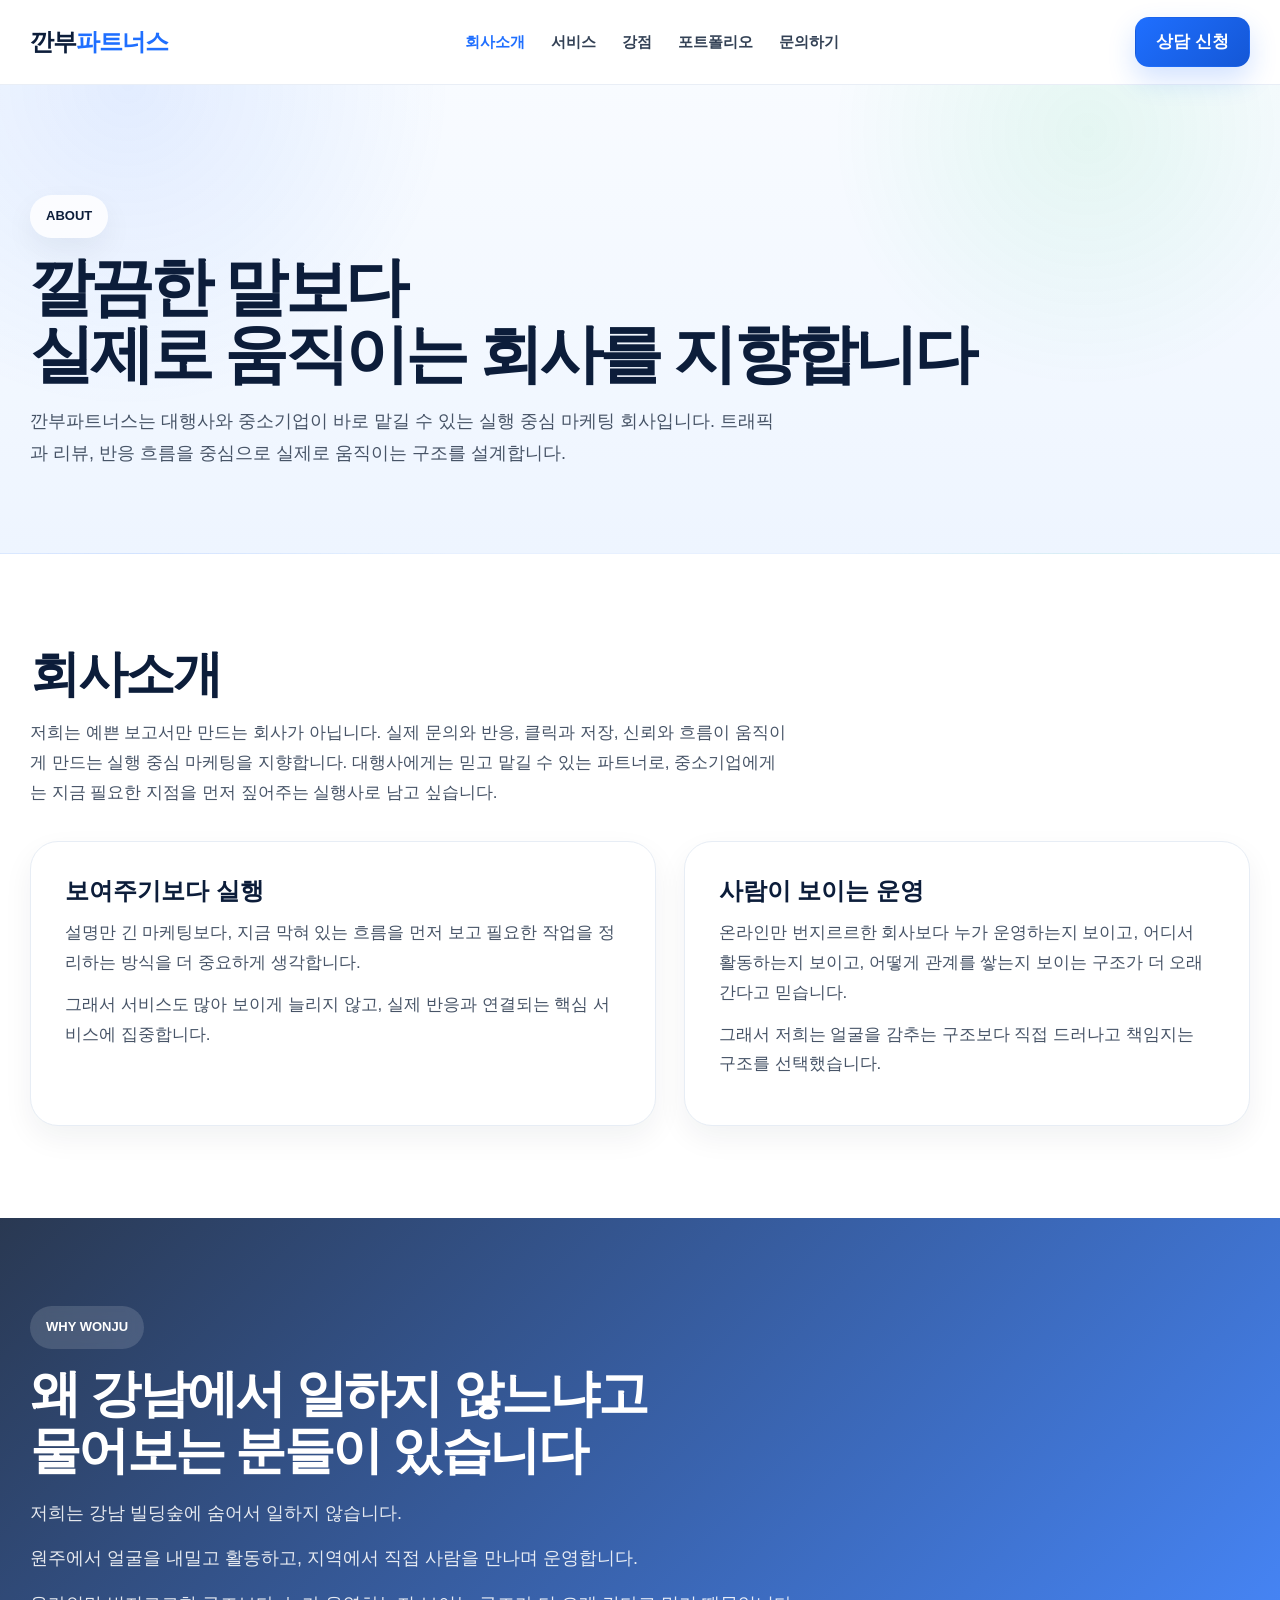
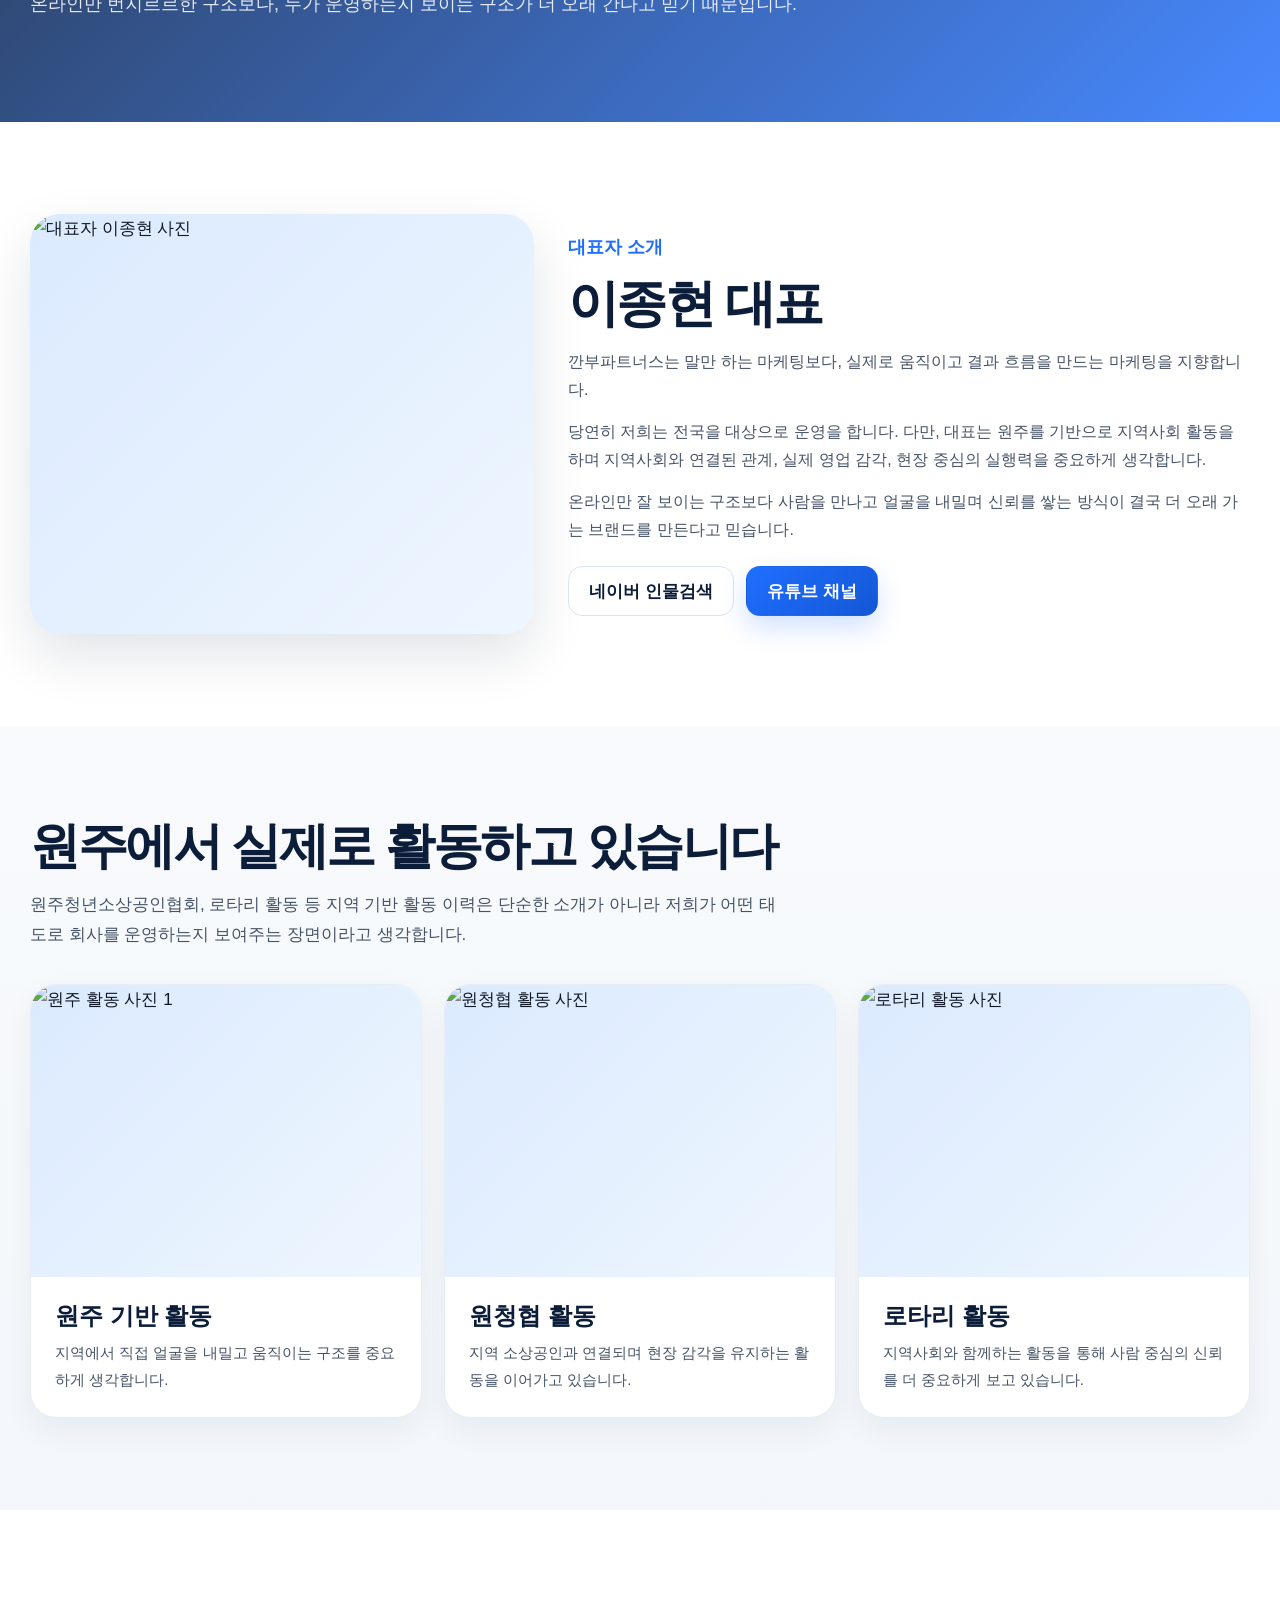
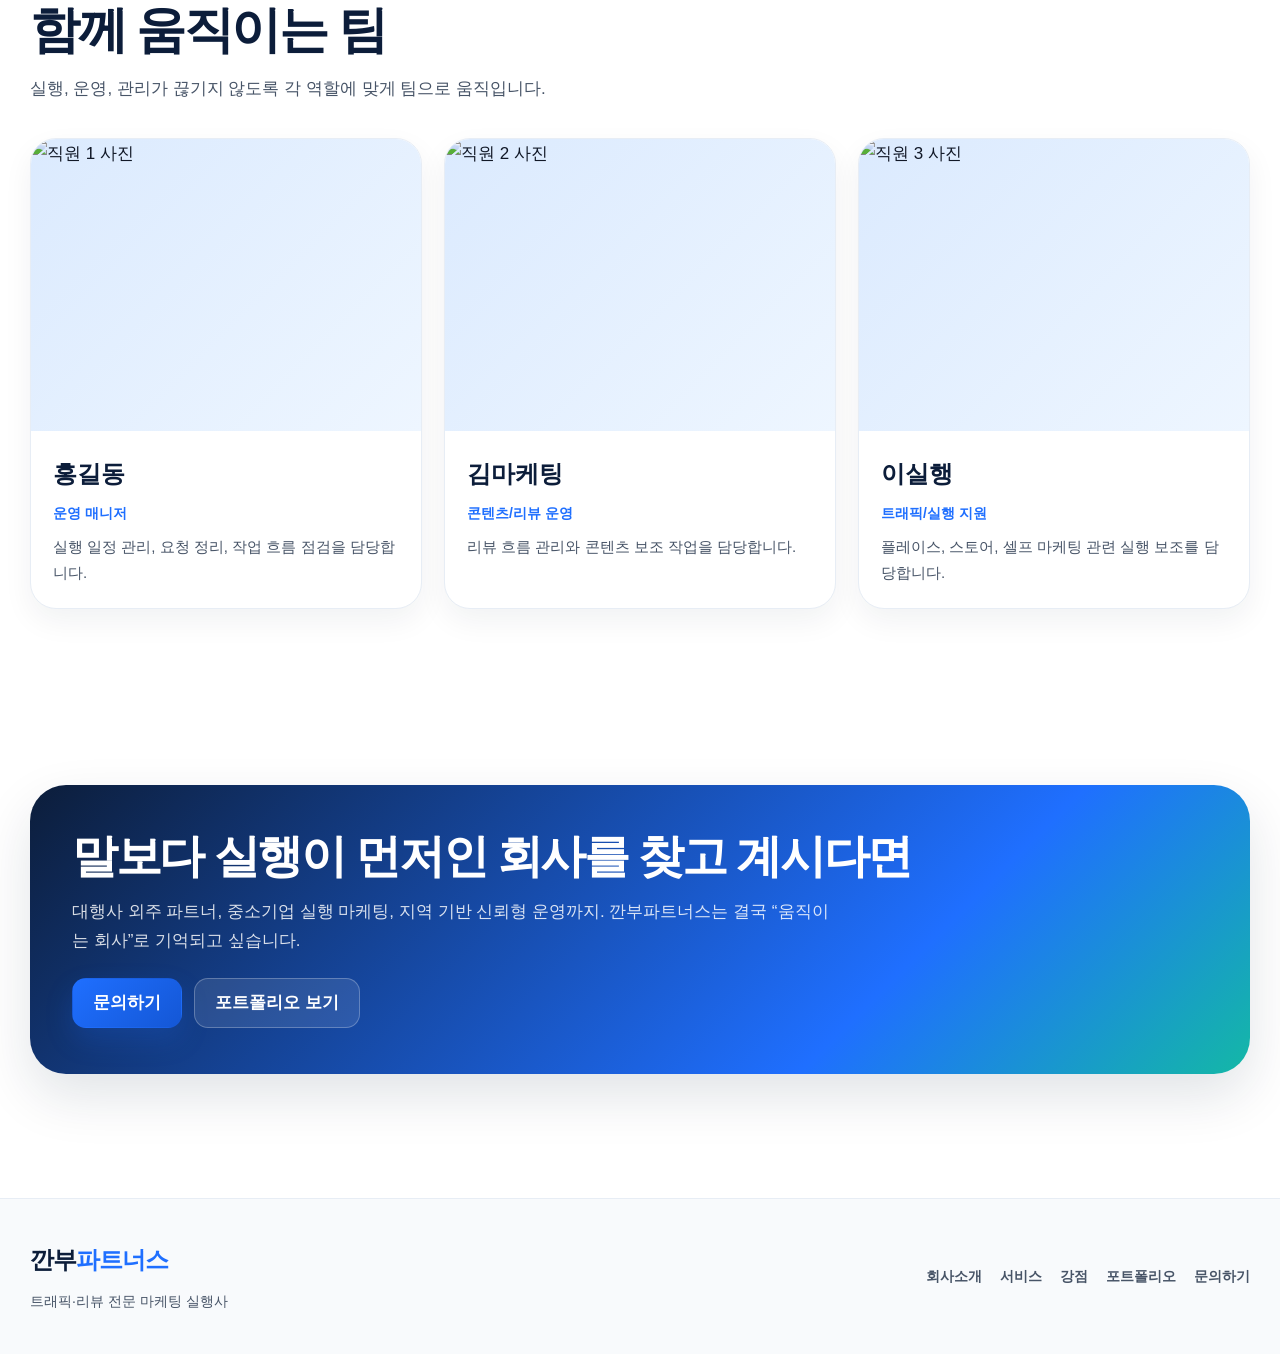
==== commit 613b9d33: "Update about.html" ====
--- a/about.html
+++ b/about.html
@@ -26,13 +26,14 @@
 
     * { box-sizing: border-box; margin: 0; padding: 0; }
     html { scroll-behavior: smooth; }
-    body {
-      font-family: "Pretendard", "Noto Sans KR", Arial, sans-serif;
-      color: var(--text);
-      background: #fff;
-      line-height: 1.7;
-      -webkit-font-smoothing: antialiased;
-    }
+ body {
+  font-family: "Pretendard", "Noto Sans KR", Arial, sans-serif;
+  color: var(--text);
+  background: #fff;
+  line-height: 1.75;
+  font-size: 17px;
+  -webkit-font-smoothing: antialiased;
+}
 
     a { color: inherit; text-decoration: none; }
     img { display: block; max-width: 100%; }
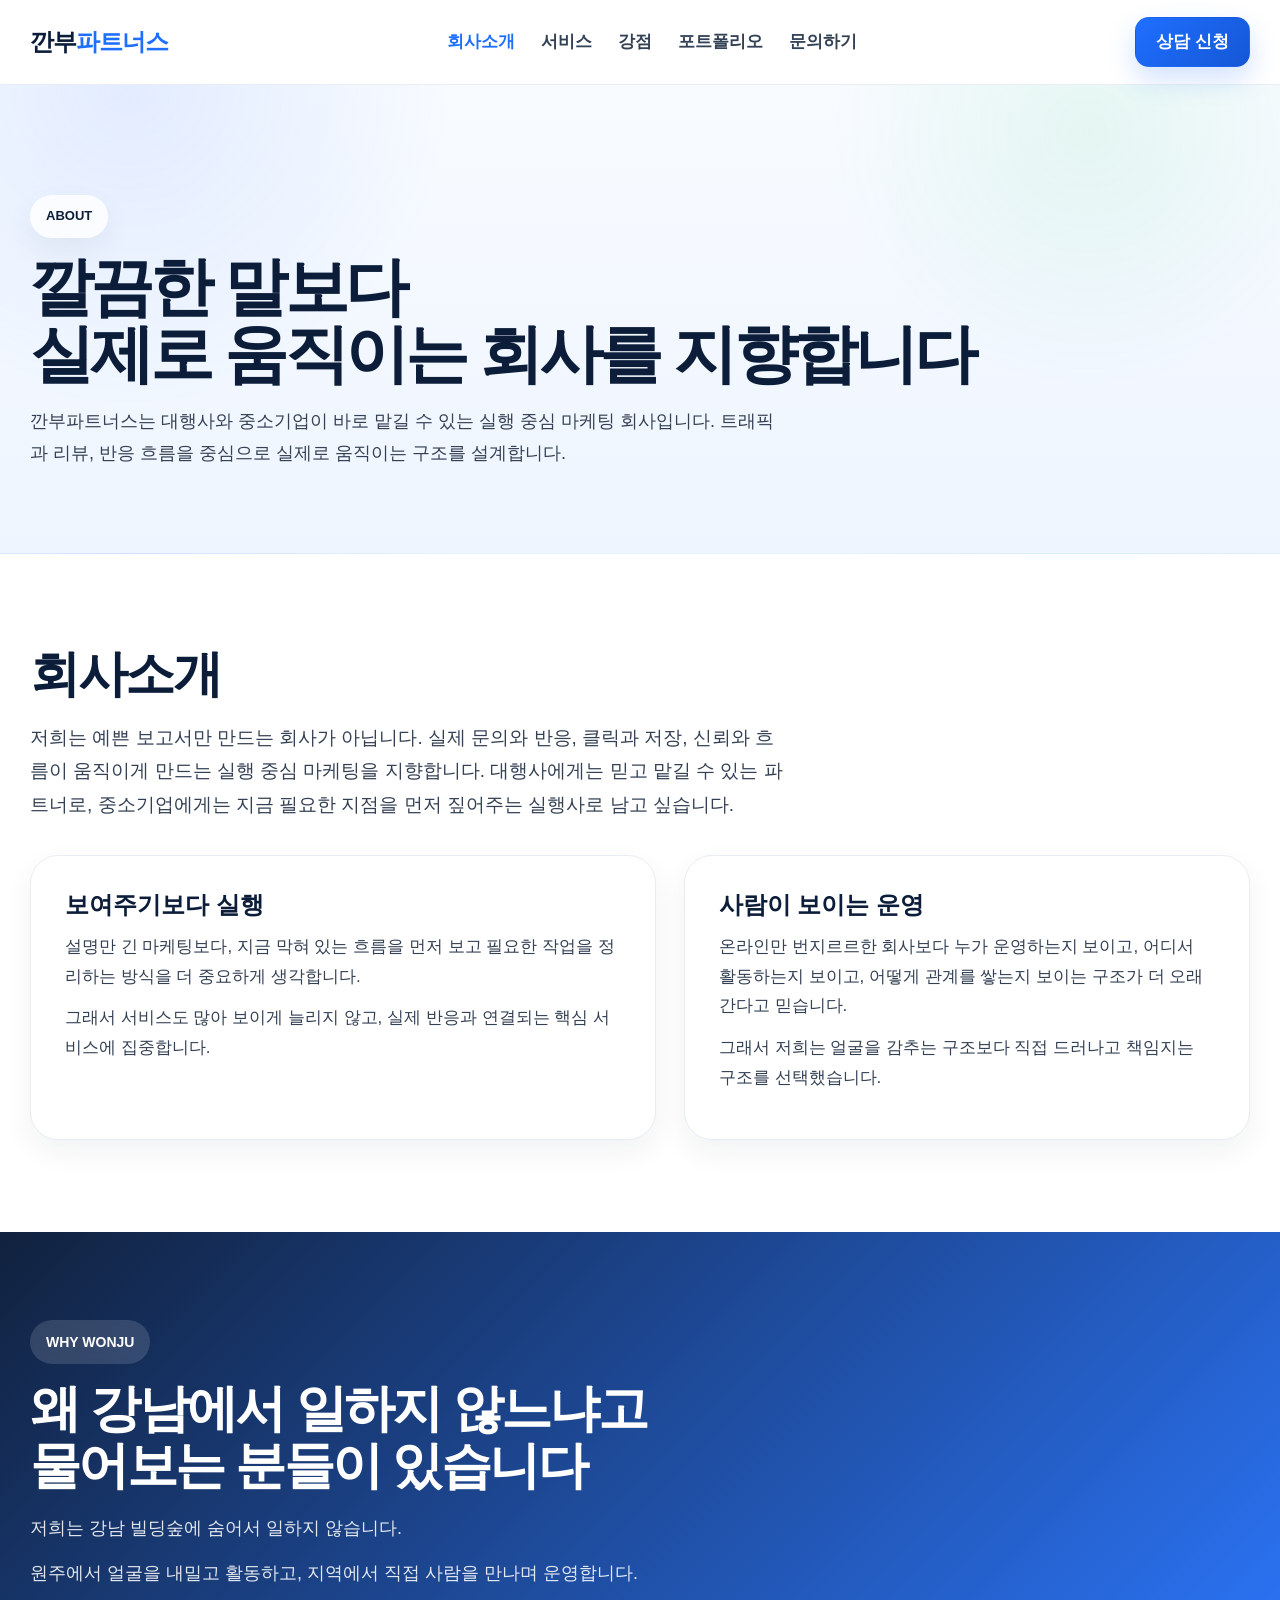
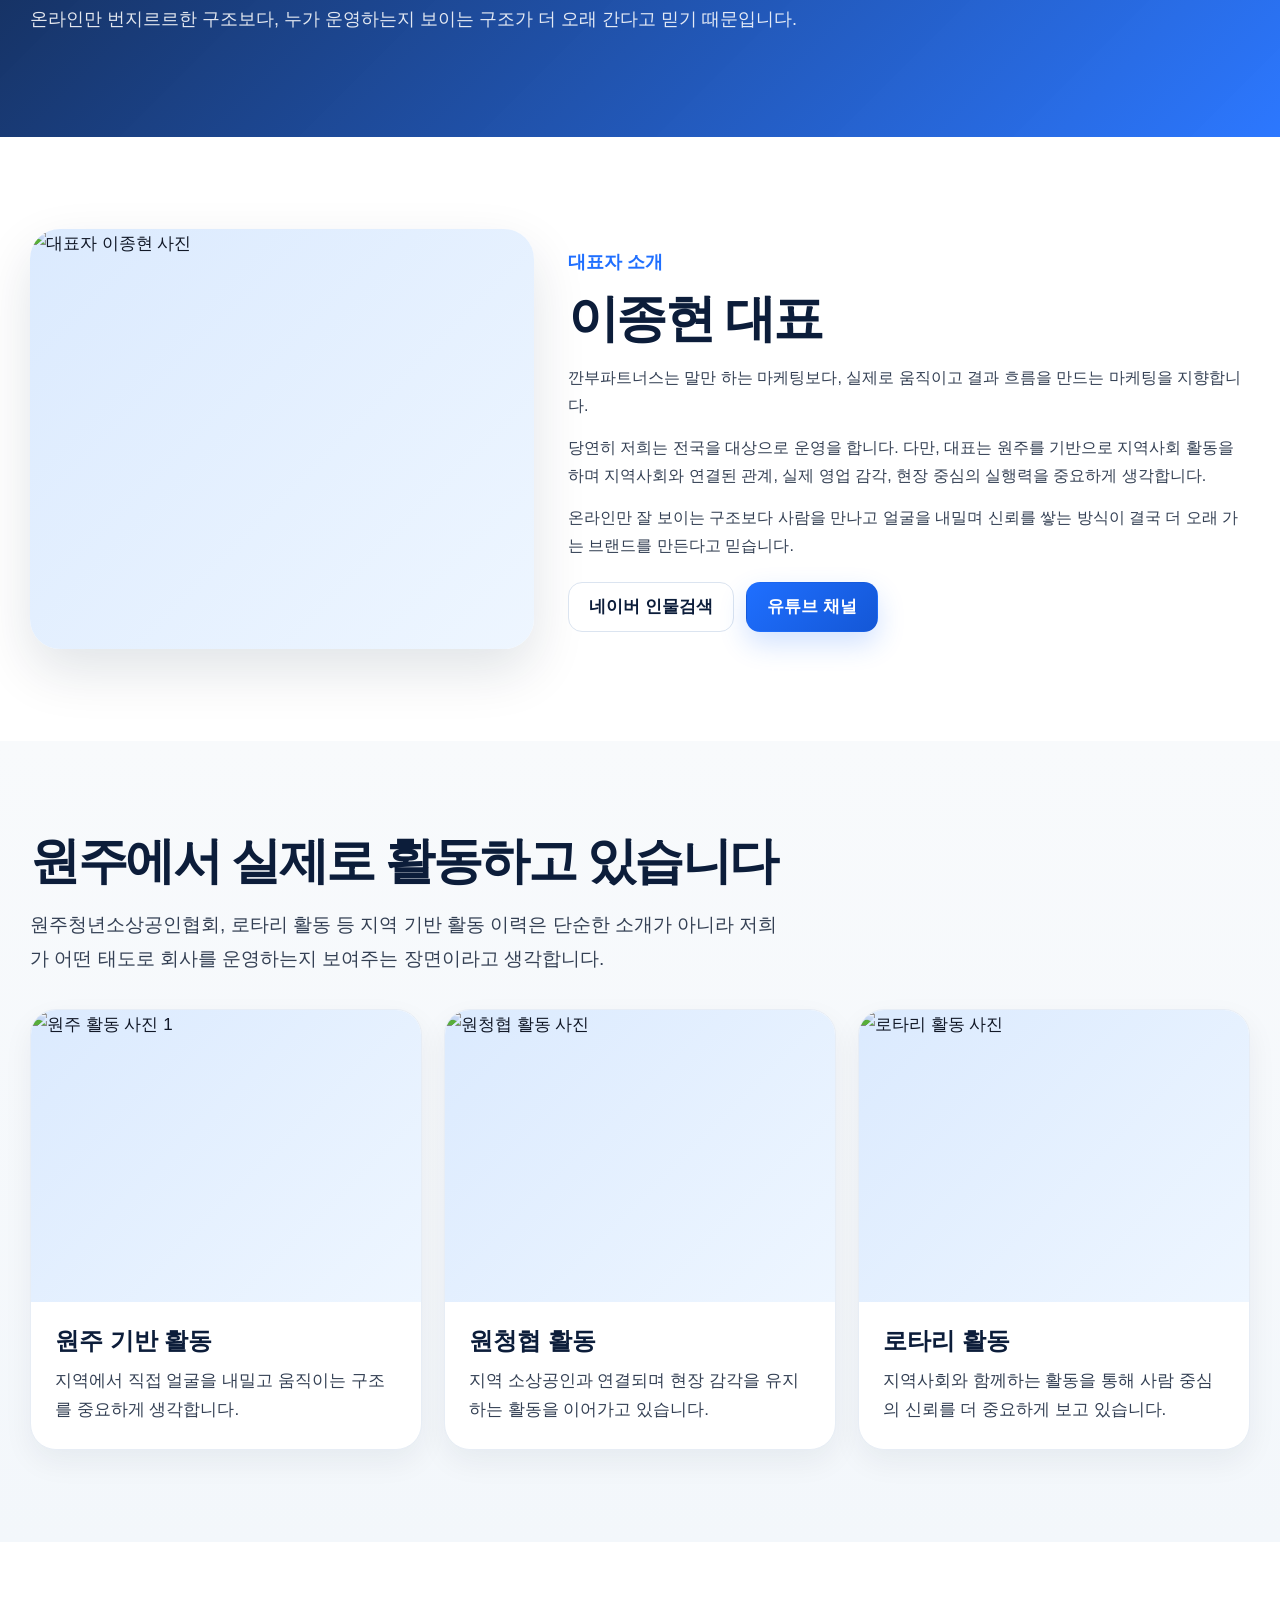
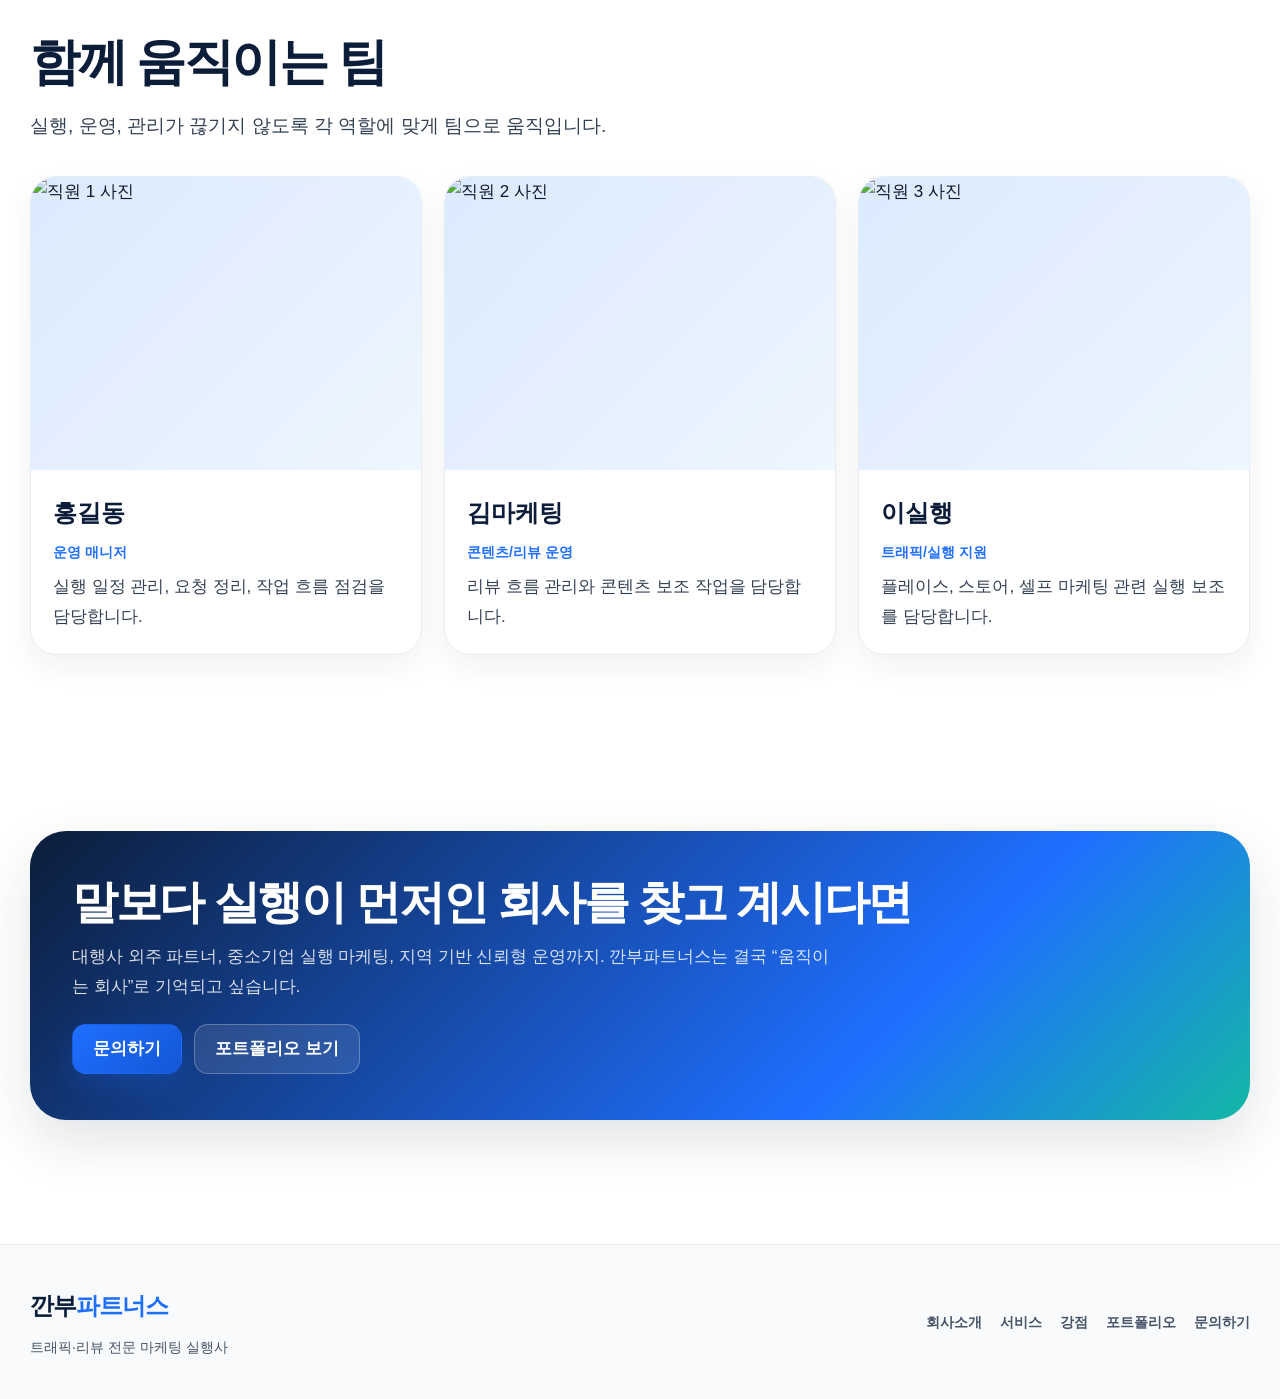
==== commit 7dacb444: "Update about.html" ====
--- a/about.html
+++ b/about.html
@@ -14,7 +14,8 @@
       --soft: #f7f8fa;
       --line: #e7edf5;
       --text: #111827;
-      --sub: #475467;
+      --sub: #344054;
+      --sub-light: #475467;
       --white: #ffffff;
       --shadow-sm: 0 12px 30px rgba(12, 29, 58, 0.06);
       --shadow-md: 0 22px 54px rgba(12, 29, 58, 0.12);
@@ -78,7 +79,7 @@
     }
 
     .nav a {
-      font-size: 15px;
+      font-size: 17px;
       font-weight: 800;
       color: #334155;
       transition: color .2s ease;
@@ -160,13 +161,13 @@
       line-height: 1.12;
       letter-spacing: -0.05em;
       color: var(--navy);
-      margin-bottom: 16px;
+      margin-bottom: 19px;
     }
 
     .section-sub {
       max-width: 760px;
       color: var(--sub);
-      font-size: 17px;
+      font-size: 19px;
       margin-bottom: 34px;
     }
 
@@ -200,7 +201,7 @@
     .story-band {
       padding: 88px 0;
       background:
-        linear-gradient(135deg, rgba(12,29,58,0.88), rgba(31,111,255,0.82)),
+        linear-gradient(135deg, rgba(12,29,58,0.98), rgba(31,111,255,0.94)),
         url('https://images.unsplash.com/photo-1497366754035-f200968a6e72?q=80&w=1600&auto=format&fit=crop') center/cover no-repeat;
       color: white;
     }
@@ -210,7 +211,7 @@
       padding: 10px 16px;
       border-radius: 999px;
       background: rgba(255,255,255,0.14);
-      font-size: 13px;
+      font-size: 14px;
       font-weight: 900;
       margin-bottom: 16px;
       backdrop-filter: blur(8px);
@@ -253,7 +254,7 @@
     }
 
     .ceo-content h2 {
-      font-size: clamp(34px, 4vw, 52px);
+      font-size: clamp(34px, 4vw, 58px);
       line-height: 1.12;
       letter-spacing: -0.05em;
       color: var(--navy);
@@ -309,7 +310,7 @@
 
     .card-body p {
       color: var(--sub);
-      font-size: 15px;
+      font-size: 17px;
     }
 
     .team-grid {
@@ -350,7 +351,7 @@
 
     .team-body p {
       color: var(--sub);
-      font-size: 15px;
+      font-size: 17px;
     }
 
     .closing-band {
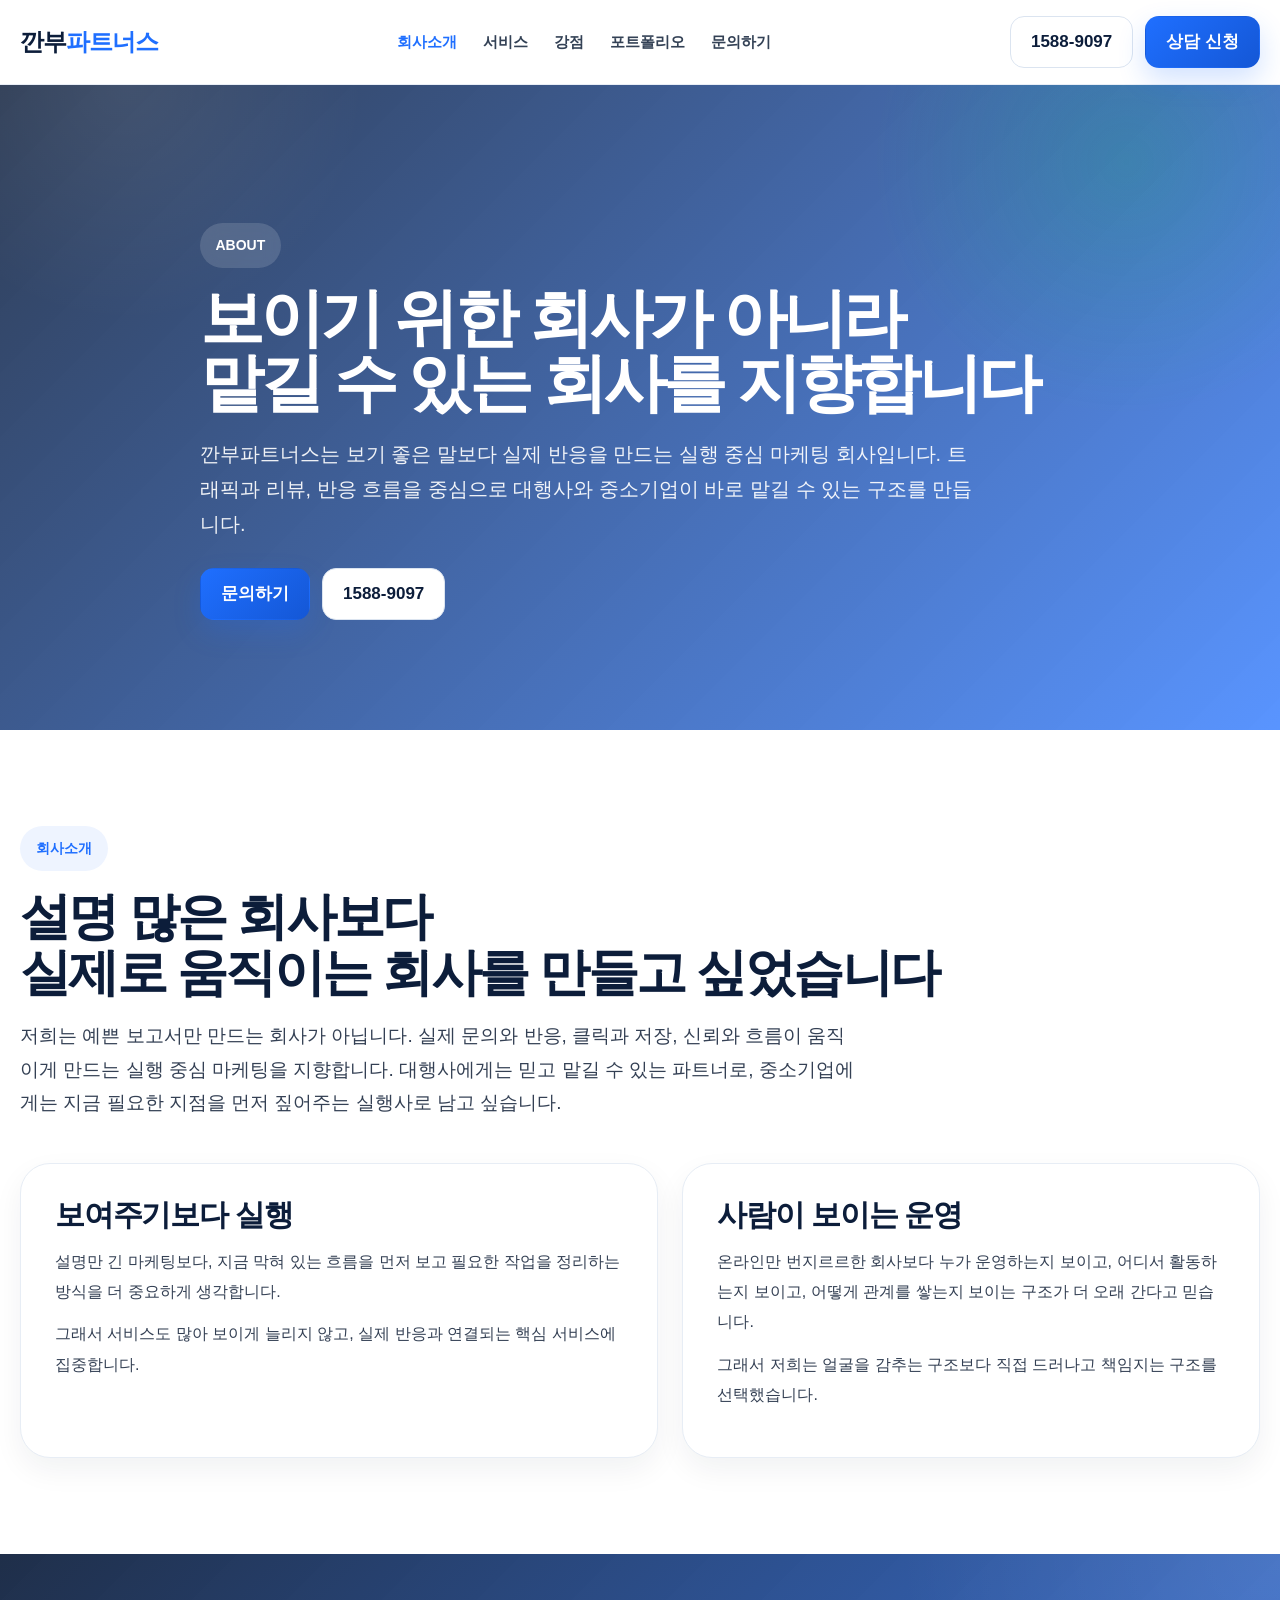
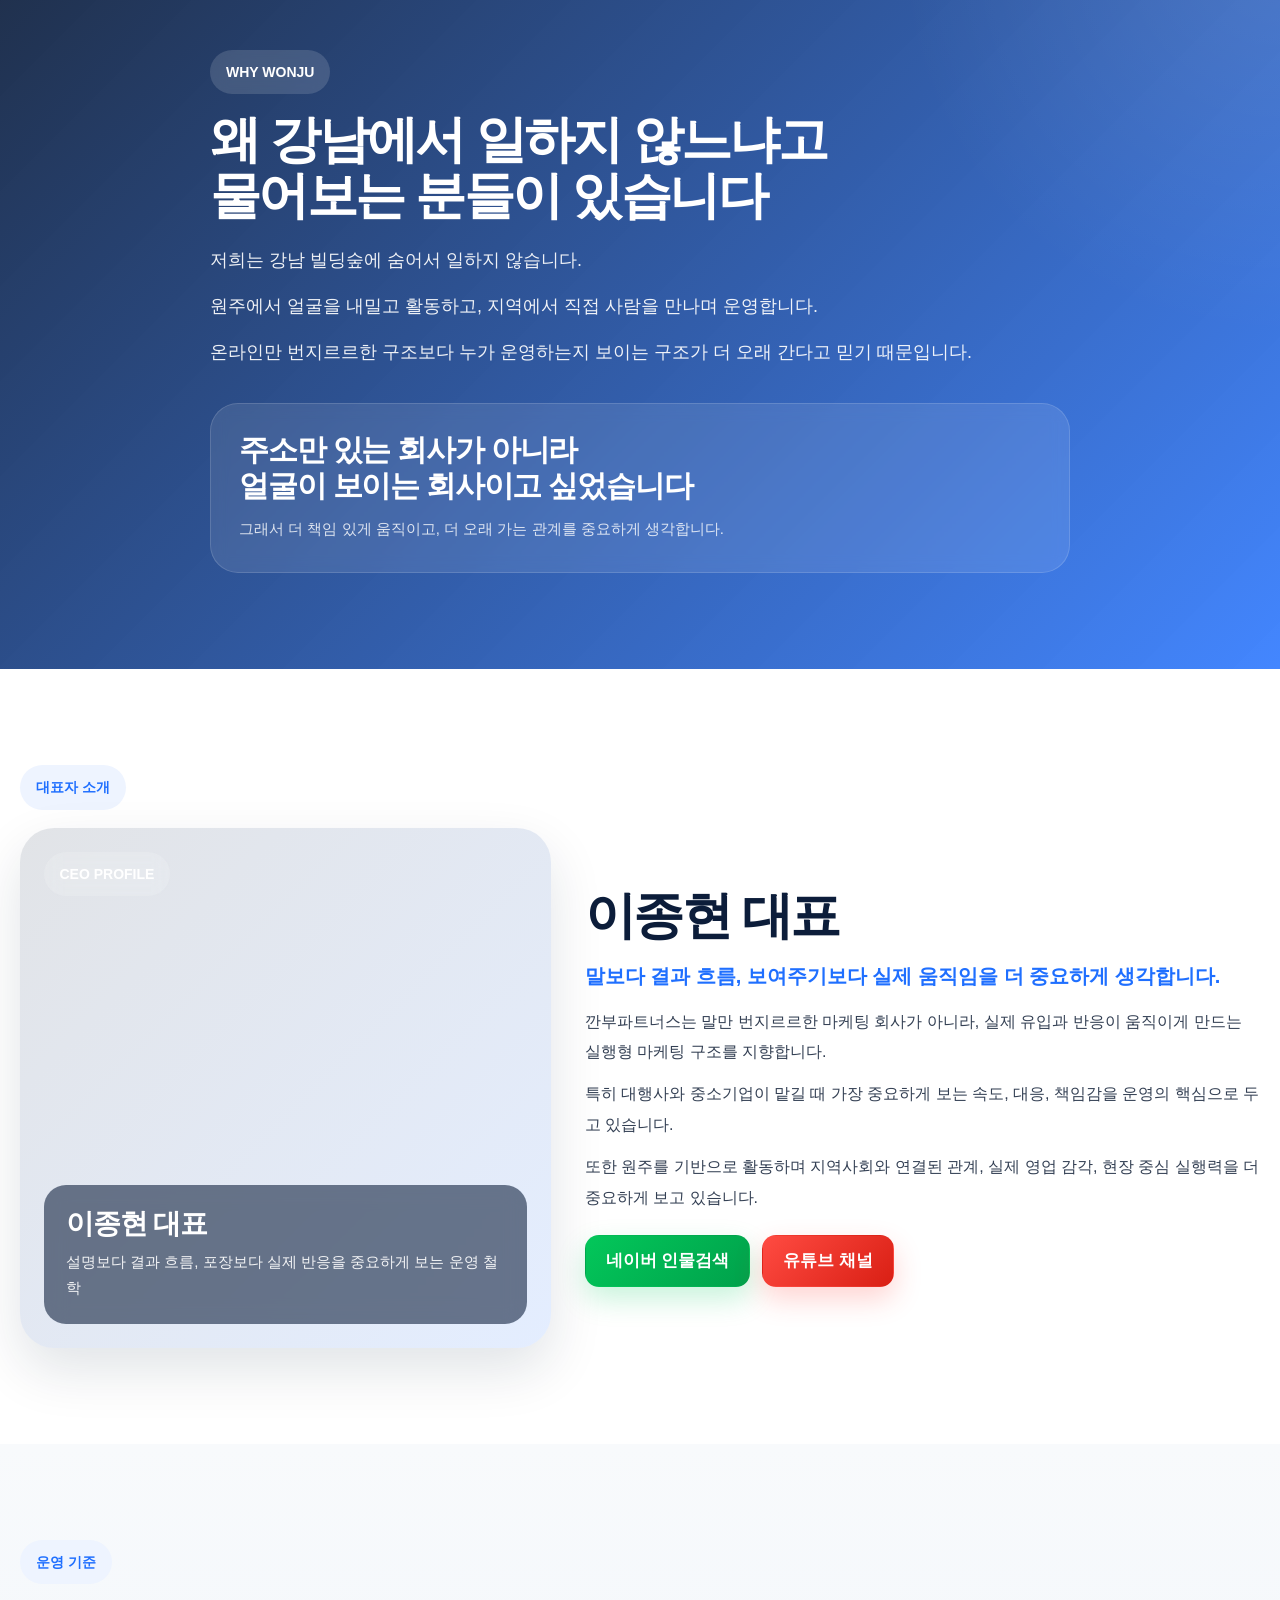
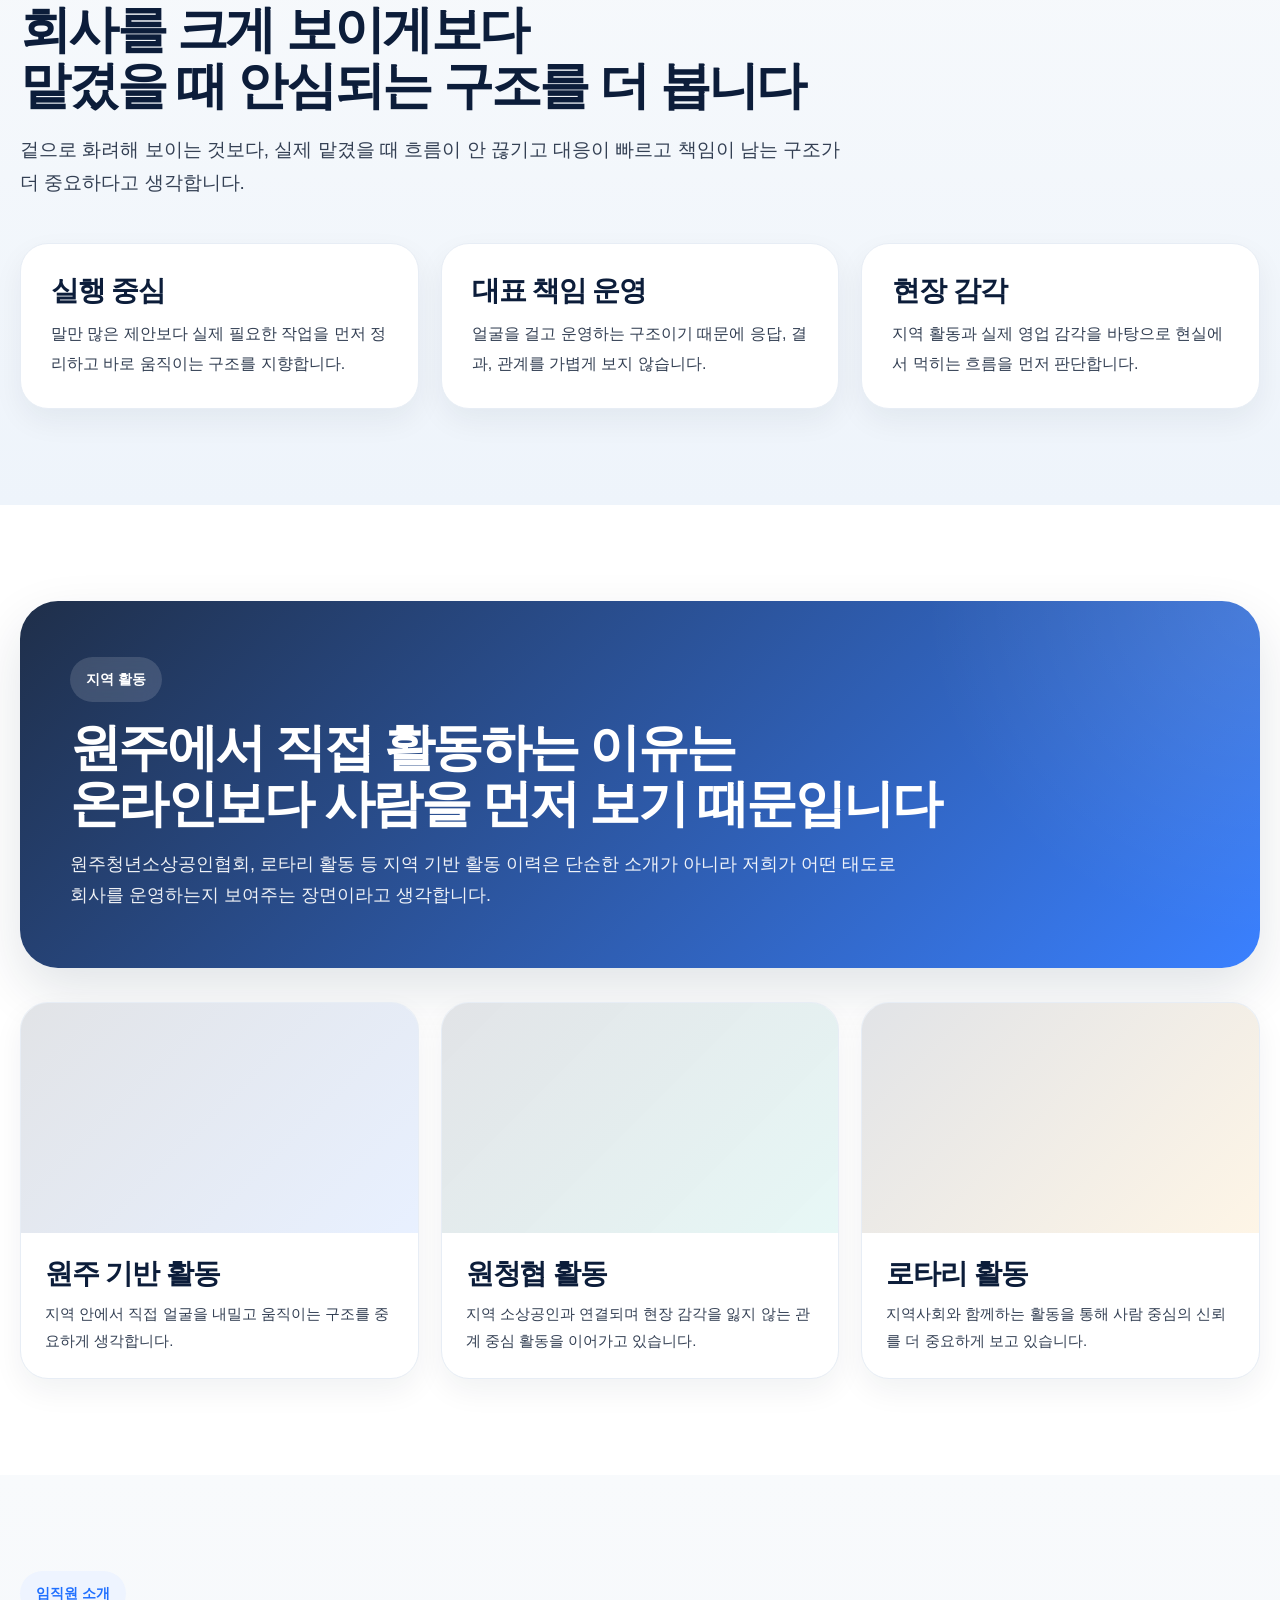
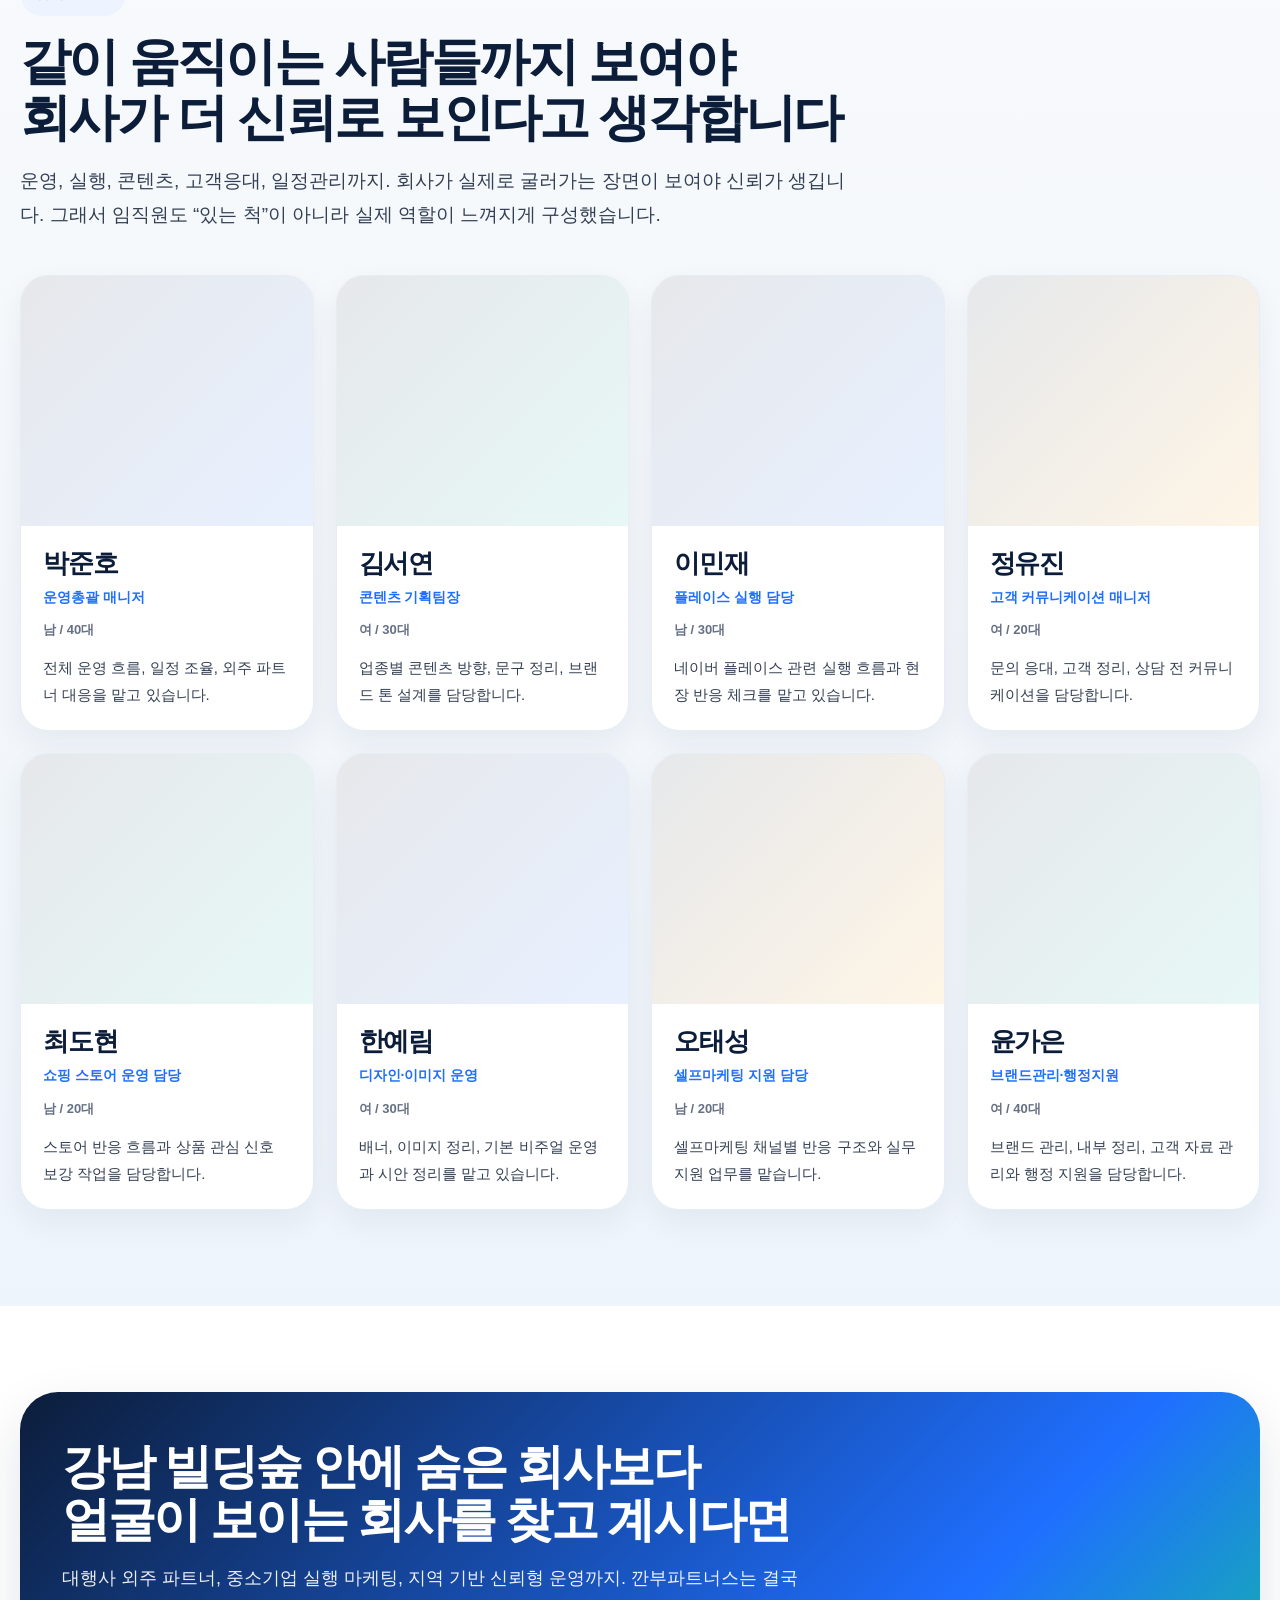
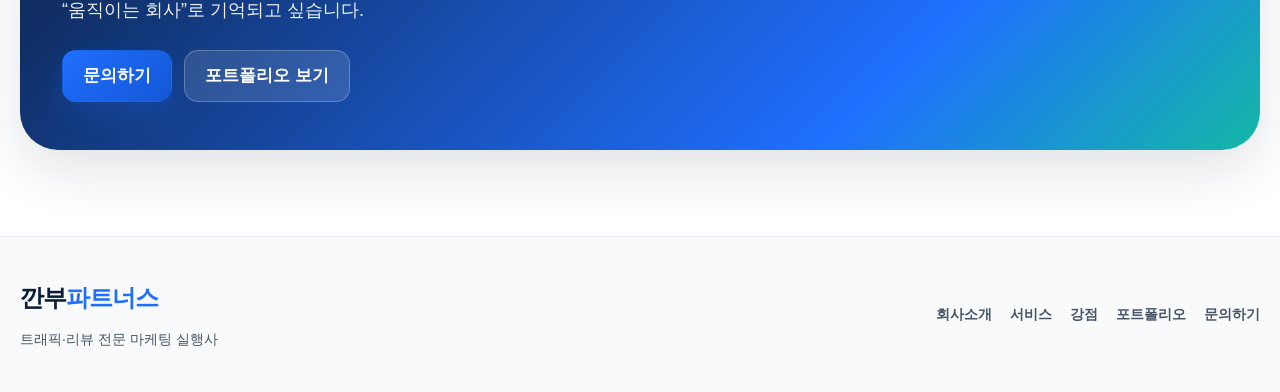
==== commit 66cc5886: "Update about.html" ====
--- a/about.html
+++ b/about.html
@@ -8,42 +8,61 @@
   <style>
     :root {
       --navy: #0c1d3a;
+      --navy-2: #12284d;
       --blue: #1f6fff;
       --blue-dark: #1457d6;
       --green: #03c75a;
+      --green-dark: #00a14b;
+      --red: #ff3b30;
       --soft: #f7f8fa;
+      --soft-blue: #eef5ff;
       --line: #e7edf5;
       --text: #111827;
       --sub: #344054;
-      --sub-light: #475467;
       --white: #ffffff;
       --shadow-sm: 0 12px 30px rgba(12, 29, 58, 0.06);
       --shadow-md: 0 22px 54px rgba(12, 29, 58, 0.12);
       --radius-sm: 16px;
       --radius-md: 24px;
-      --radius-lg: 34px;
-      --max: 1220px;
-    }
-
-    * { box-sizing: border-box; margin: 0; padding: 0; }
-    html { scroll-behavior: smooth; }
- body {
-  font-family: "Pretendard", "Noto Sans KR", Arial, sans-serif;
-  color: var(--text);
-  background: #fff;
-  line-height: 1.75;
-  font-size: 17px;
-  -webkit-font-smoothing: antialiased;
-}
-
-    a { color: inherit; text-decoration: none; }
-    img { display: block; max-width: 100%; }
+      --radius-lg: 36px;
+      --max: 1240px;
+    }
+
+    * {
+      box-sizing: border-box;
+      margin: 0;
+      padding: 0;
+    }
+
+    html {
+      scroll-behavior: smooth;
+    }
+
+    body {
+      font-family: "Pretendard", "Noto Sans KR", Arial, sans-serif;
+      color: var(--text);
+      background: #fff;
+      line-height: 1.75;
+      font-size: 17px;
+      -webkit-font-smoothing: antialiased;
+    }
+
+    a {
+      color: inherit;
+      text-decoration: none;
+    }
+
+    img {
+      display: block;
+      max-width: 100%;
+    }
 
     .container {
       width: min(var(--max), calc(100% - 40px));
       margin: 0 auto;
     }
 
+    /* header */
     .site-header {
       position: sticky;
       top: 0;
@@ -51,6 +70,12 @@
       background: rgba(255,255,255,0.88);
       backdrop-filter: blur(14px);
       border-bottom: 1px solid rgba(231,237,245,0.9);
+      transition: box-shadow .2s ease, background .2s ease;
+    }
+
+    .site-header.scrolled {
+      box-shadow: 0 8px 28px rgba(12,29,58,0.08);
+      background: rgba(255,255,255,0.95);
     }
 
     .header-inner {
@@ -69,7 +94,9 @@
       white-space: nowrap;
     }
 
-    .logo span { color: var(--blue); }
+    .logo span {
+      color: var(--blue);
+    }
 
     .nav {
       display: flex;
@@ -79,7 +106,7 @@
     }
 
     .nav a {
-      font-size: 17px;
+      font-size: 15px;
       font-weight: 800;
       color: #334155;
       transition: color .2s ease;
@@ -88,21 +115,49 @@
     .nav a:hover,
     .nav a.active {
       color: var(--blue);
+    }
+
+    .header-actions {
+      display: flex;
+      align-items: center;
+      gap: 12px;
+      flex-wrap: wrap;
     }
 
     .btn {
       display: inline-flex;
       align-items: center;
       justify-content: center;
-      min-height: 50px;
+      min-height: 52px;
       padding: 0 20px;
       border-radius: 14px;
-      font-weight: 800;
+      font-weight: 900;
       border: 1px solid transparent;
-      transition: transform .2s ease, box-shadow .2s ease;
-    }
-
-    .btn:hover { transform: translateY(-2px); }
+      transition: transform .2s ease, box-shadow .2s ease, filter .2s ease;
+      position: relative;
+      overflow: hidden;
+      white-space: nowrap;
+      cursor: pointer;
+    }
+
+    .btn:hover {
+      transform: translateY(-2px);
+    }
+
+    .btn::after {
+      content: "";
+      position: absolute;
+      top: 0;
+      left: -120%;
+      width: 120%;
+      height: 100%;
+      background: linear-gradient(120deg, transparent, rgba(255,255,255,0.35), transparent);
+      transition: left .6s ease;
+    }
+
+    .btn:hover::after {
+      left: 120%;
+    }
 
     .btn-primary {
       background: linear-gradient(135deg, var(--blue), var(--blue-dark));
@@ -116,13 +171,43 @@
       border: 1px solid #dbe4f0;
     }
 
+    .btn-naver {
+      background: linear-gradient(135deg, var(--green), var(--green-dark));
+      color: white;
+      box-shadow: 0 12px 28px rgba(3,199,90,0.22);
+    }
+
+    .btn-youtube {
+      background: linear-gradient(135deg, #ff4b42, #d91f14);
+      color: white;
+      box-shadow: 0 12px 28px rgba(255,59,48,0.22);
+    }
+
+    /* hero */
     .hero {
-      padding: 110px 0 84px;
-      background:
-        radial-gradient(circle at 85% 10%, rgba(3,199,90,0.08), transparent 22%),
-        radial-gradient(circle at 10% 0%, rgba(31,111,255,0.10), transparent 26%),
-        linear-gradient(180deg, #f8fbff 0%, #eef5ff 100%);
-      border-bottom: 1px solid rgba(31,111,255,0.08);
+      position: relative;
+      overflow: hidden;
+      padding: 138px 0 110px;
+      background:
+        linear-gradient(135deg, rgba(12,29,58,0.86), rgba(31,111,255,0.74)),
+        url('https://images.unsplash.com/photo-1497366754035-f200968a6e72?q=80&w=1800&auto=format&fit=crop') center/cover no-repeat;
+      color: white;
+    }
+
+    .hero::after {
+      content: "";
+      position: absolute;
+      inset: 0;
+      background:
+        radial-gradient(circle at 88% 12%, rgba(3,199,90,0.16), transparent 20%),
+        radial-gradient(circle at 10% 0%, rgba(255,255,255,0.08), transparent 18%);
+      pointer-events: none;
+    }
+
+    .hero-inner {
+      position: relative;
+      z-index: 1;
+      max-width: 880px;
     }
 
     .hero-badge {
@@ -130,258 +215,563 @@
       align-items: center;
       padding: 10px 16px;
       border-radius: 999px;
-      background: rgba(255,255,255,0.82);
-      color: var(--navy);
-      font-size: 13px;
+      background: rgba(255,255,255,0.14);
+      color: white;
+      font-size: 14px;
       font-weight: 900;
-      margin-bottom: 16px;
-      box-shadow: var(--shadow-sm);
+      margin-bottom: 18px;
+      backdrop-filter: blur(8px);
     }
 
     .hero h1 {
-      font-size: clamp(40px, 5vw, 66px);
-      line-height: 1.05;
+      font-size: clamp(42px, 5vw, 74px);
+      line-height: 1.03;
       letter-spacing: -0.06em;
+      margin-bottom: 20px;
+    }
+
+    .hero p {
+      max-width: 780px;
+      font-size: 20px;
+      color: rgba(255,255,255,0.92);
+      margin-bottom: 26px;
+    }
+
+    .hero-actions {
+      display: flex;
+      gap: 12px;
+      flex-wrap: wrap;
+    }
+
+    .section {
+      padding: 96px 0;
+    }
+
+    .section-soft {
+      background: linear-gradient(180deg, #f8fafc 0%, #eef4fb 100%);
+    }
+
+    .section-chip {
+      display: inline-flex;
+      align-items: center;
+      padding: 10px 16px;
+      border-radius: 999px;
+      background: #eef4ff;
+      color: var(--blue);
+      font-size: 14px;
+      font-weight: 900;
+      margin-bottom: 18px;
+    }
+
+    .section-title {
+      font-size: clamp(34px, 4vw, 56px);
+      line-height: 1.1;
+      letter-spacing: -0.05em;
       color: var(--navy);
       margin-bottom: 18px;
     }
 
-    .hero p {
-      max-width: 760px;
-      font-size: 18px;
-      color: var(--sub);
-    }
-
-    .section {
-      padding: 92px 0;
-    }
-
-    .section-title {
-      font-size: clamp(32px, 4vw, 50px);
-      line-height: 1.12;
-      letter-spacing: -0.05em;
-      color: var(--navy);
-      margin-bottom: 19px;
-    }
-
     .section-sub {
-      max-width: 760px;
+      max-width: 840px;
       color: var(--sub);
       font-size: 19px;
-      margin-bottom: 34px;
-    }
-
+      margin-bottom: 44px;
+    }
+
+    /* company intro */
     .intro-grid {
       display: grid;
       grid-template-columns: 1.05fr 0.95fr;
-      gap: 28px;
+      gap: 24px;
       align-items: stretch;
     }
 
-    .intro-box {
+    .intro-card {
+      background: #fff;
+      border: 1px solid var(--line);
+      border-radius: 30px;
+      padding: 34px;
+      box-shadow: var(--shadow-sm);
+      transition: transform .3s ease, box-shadow .3s ease;
+    }
+
+    .intro-card:hover {
+      transform: translateY(-8px);
+      box-shadow: 0 24px 50px rgba(12,29,58,0.12);
+    }
+
+    .intro-card h3 {
+      font-size: 30px;
+      line-height: 1.15;
+      letter-spacing: -0.04em;
+      color: var(--navy);
+      margin-bottom: 14px;
+    }
+
+    .intro-card p {
+      color: var(--sub);
+      font-size: 16px;
+      line-height: 1.9;
+      margin-bottom: 12px;
+    }
+
+    /* story band */
+    .story-band {
+      position: relative;
+      overflow: hidden;
+      padding: 96px 0;
+      background:
+        linear-gradient(135deg, rgba(12,29,58,0.92), rgba(31,111,255,0.84)),
+        url('https://images.unsplash.com/photo-1473448912268-2022ce9509d8?q=80&w=1800&auto=format&fit=crop') center/cover no-repeat;
+      color: white;
+    }
+
+    .story-band::after {
+      content: "";
+      position: absolute;
+      inset: 0;
+      background: radial-gradient(circle at 100% 0%, rgba(255,255,255,0.10), transparent 26%);
+      pointer-events: none;
+    }
+
+    .story-inner {
+      position: relative;
+      z-index: 1;
+      max-width: 860px;
+    }
+
+    .story-chip {
+      display: inline-flex;
+      align-items: center;
+      padding: 10px 16px;
+      border-radius: 999px;
+      background: rgba(255,255,255,0.14);
+      color: white;
+      font-size: 14px;
+      font-weight: 900;
+      margin-bottom: 18px;
+      backdrop-filter: blur(8px);
+    }
+
+    .story-band h2 {
+      font-size: clamp(36px, 4vw, 58px);
+      line-height: 1.1;
+      letter-spacing: -0.05em;
+      margin-bottom: 18px;
+    }
+
+    .story-band p {
+      font-size: 18px;
+      line-height: 1.9;
+      color: rgba(255,255,255,0.92);
+      margin-bottom: 12px;
+    }
+
+    /* quote banner */
+    .quote-wrap {
+      margin-top: 34px;
+      border-radius: 28px;
+      padding: 28px 28px;
+      background: rgba(255,255,255,0.10);
+      border: 1px solid rgba(255,255,255,0.14);
+      backdrop-filter: blur(8px);
+    }
+
+    .quote-wrap strong {
+      display: block;
+      font-size: 30px;
+      line-height: 1.2;
+      letter-spacing: -0.04em;
+      margin-bottom: 10px;
+    }
+
+    .quote-wrap span {
+      color: rgba(255,255,255,0.82);
+      font-size: 15px;
+    }
+
+    /* ceo */
+    .ceo-wrap {
+      display: grid;
+      grid-template-columns: 0.88fr 1.12fr;
+      gap: 34px;
+      align-items: center;
+    }
+
+    .ceo-photo {
+      position: relative;
+      overflow: hidden;
+      min-height: 520px;
+      border-radius: 34px;
+      box-shadow: var(--shadow-md);
+      background:
+        linear-gradient(135deg, rgba(12,29,58,0.12), rgba(31,111,255,0.12)),
+        url('https://images.unsplash.com/photo-1500648767791-00dcc994a43e?q=80&w=1200&auto=format&fit=crop') center/cover no-repeat;
+    }
+
+    .ceo-photo-label {
+      position: absolute;
+      left: 24px;
+      top: 24px;
+      display: inline-flex;
+      padding: 10px 16px;
+      border-radius: 999px;
+      background: rgba(255,255,255,0.16);
+      color: white;
+      font-size: 14px;
+      font-weight: 900;
+      backdrop-filter: blur(8px);
+    }
+
+    .ceo-photo-copy {
+      position: absolute;
+      left: 24px;
+      right: 24px;
+      bottom: 24px;
+      padding: 22px;
+      border-radius: 22px;
+      background: rgba(12,29,58,0.58);
+      color: white;
+      backdrop-filter: blur(10px);
+    }
+
+    .ceo-photo-copy h3 {
+      font-size: 28px;
+      line-height: 1.2;
+      letter-spacing: -0.04em;
+      margin-bottom: 8px;
+    }
+
+    .ceo-photo-copy p {
+      font-size: 15px;
+      color: rgba(255,255,255,0.92);
+    }
+
+    .ceo-copy h2 {
+      font-size: clamp(34px, 4vw, 54px);
+      line-height: 1.1;
+      letter-spacing: -0.05em;
+      color: var(--navy);
+      margin-bottom: 16px;
+    }
+
+    .ceo-lead {
+      font-size: 20px;
+      font-weight: 900;
+      line-height: 1.5;
+      color: var(--blue);
+      margin-bottom: 16px;
+    }
+
+    .ceo-copy p {
+      color: var(--sub);
+      font-size: 16px;
+      line-height: 1.9;
+      margin-bottom: 12px;
+    }
+
+    .ceo-actions {
+      display: flex;
+      gap: 12px;
+      flex-wrap: wrap;
+      margin-top: 22px;
+    }
+
+    /* values */
+    .value-grid {
+      display: grid;
+      grid-template-columns: repeat(3, 1fr);
+      gap: 22px;
+    }
+
+    .value-card {
       background: #fff;
       border: 1px solid var(--line);
       border-radius: 28px;
-      padding: 34px;
+      padding: 30px;
       box-shadow: var(--shadow-sm);
-    }
-
-    .intro-box h3 {
-      font-size: 24px;
-      line-height: 1.25;
+      transition: transform .3s ease, box-shadow .3s ease;
+    }
+
+    .value-card:hover {
+      transform: translateY(-8px);
+      box-shadow: 0 24px 50px rgba(12,29,58,0.12);
+    }
+
+    .value-card h3 {
+      font-size: 28px;
+      line-height: 1.18;
+      letter-spacing: -0.04em;
+      color: var(--navy);
       margin-bottom: 12px;
+    }
+
+    .value-card p {
+      color: var(--sub);
+      font-size: 16px;
+      line-height: 1.85;
+    }
+
+    /* activity band */
+    .activity-band {
+      position: relative;
+      overflow: hidden;
+      border-radius: 38px;
+      padding: 56px 50px;
+      background:
+        linear-gradient(135deg, rgba(12,29,58,0.92), rgba(31,111,255,0.88)),
+        url('https://images.unsplash.com/photo-1517048676732-d65bc937f952?q=80&w=1800&auto=format&fit=crop') center/cover no-repeat;
+      color: white;
+      box-shadow: var(--shadow-md);
+    }
+
+    .activity-band::after {
+      content: "";
+      position: absolute;
+      inset: 0;
+      background: radial-gradient(circle at 100% 0%, rgba(255,255,255,0.10), transparent 26%);
+      pointer-events: none;
+    }
+
+    .activity-band > * {
+      position: relative;
+      z-index: 1;
+    }
+
+    .activity-band .section-chip {
+      background: rgba(255,255,255,0.14);
+      color: white;
+      backdrop-filter: blur(8px);
+    }
+
+    .activity-band h2 {
+      font-size: clamp(34px, 4vw, 54px);
+      line-height: 1.1;
+      letter-spacing: -0.05em;
+      margin-bottom: 16px;
+    }
+
+    .activity-band p {
+      max-width: 840px;
+      color: rgba(255,255,255,0.92);
+      font-size: 18px;
+    }
+
+    /* activity cards */
+    .activity-grid {
+      display: grid;
+      grid-template-columns: repeat(3, 1fr);
+      gap: 22px;
+      margin-top: 34px;
+    }
+
+    .activity-card {
+      background: #fff;
+      border: 1px solid var(--line);
+      border-radius: 28px;
+      overflow: hidden;
+      box-shadow: var(--shadow-sm);
+      transition: transform .3s ease, box-shadow .3s ease;
+    }
+
+    .activity-card:hover {
+      transform: translateY(-8px);
+      box-shadow: 0 24px 50px rgba(12,29,58,0.12);
+    }
+
+    .activity-thumb {
+      min-height: 230px;
+      background: linear-gradient(135deg, #dbeafe, #eef6ff);
+    }
+
+    .activity-thumb.wonju {
+      background:
+        linear-gradient(135deg, rgba(12,29,58,0.12), rgba(31,111,255,0.10)),
+        url('https://images.unsplash.com/photo-1480714378408-67cf0d13bc1b?q=80&w=1200&auto=format&fit=crop') center/cover no-repeat;
+    }
+
+    .activity-thumb.assoc {
+      background:
+        linear-gradient(135deg, rgba(12,29,58,0.12), rgba(20,184,166,0.10)),
+        url('https://images.unsplash.com/photo-1522202176988-66273c2fd55f?q=80&w=1200&auto=format&fit=crop') center/cover no-repeat;
+    }
+
+    .activity-thumb.rotary {
+      background:
+        linear-gradient(135deg, rgba(12,29,58,0.12), rgba(245,158,11,0.10)),
+        url('https://images.unsplash.com/photo-1515169067868-5387ec356754?q=80&w=1200&auto=format&fit=crop') center/cover no-repeat;
+    }
+
+    .activity-body {
+      padding: 24px;
+    }
+
+    .activity-body h3 {
+      font-size: 28px;
+      line-height: 1.2;
+      letter-spacing: -0.04em;
       color: var(--navy);
-    }
-
-    .intro-box p {
+      margin-bottom: 10px;
+    }
+
+    .activity-body p {
       color: var(--sub);
-      margin-bottom: 12px;
-    }
-
-    .story-band {
-      padding: 88px 0;
-      background:
-        linear-gradient(135deg, rgba(12,29,58,0.98), rgba(31,111,255,0.94)),
-        url('https://images.unsplash.com/photo-1497366754035-f200968a6e72?q=80&w=1600&auto=format&fit=crop') center/cover no-repeat;
-      color: white;
-    }
-
-    .story-chip {
-      display: inline-flex;
-      padding: 10px 16px;
-      border-radius: 999px;
-      background: rgba(255,255,255,0.14);
+      font-size: 15px;
+      line-height: 1.8;
+    }
+
+    /* staff section */
+    .staff-intro {
+      margin-bottom: 34px;
+    }
+
+    .staff-grid {
+      display: grid;
+      grid-template-columns: repeat(4, 1fr);
+      gap: 22px;
+    }
+
+    .staff-card {
+      background: #fff;
+      border: 1px solid var(--line);
+      border-radius: 28px;
+      overflow: hidden;
+      box-shadow: var(--shadow-sm);
+      transition: transform .3s ease, box-shadow .3s ease;
+    }
+
+    .staff-card:hover {
+      transform: translateY(-8px);
+      box-shadow: 0 24px 50px rgba(12,29,58,0.12);
+    }
+
+    .staff-photo {
+      min-height: 250px;
+      background: linear-gradient(135deg, #dbeafe, #eef6ff);
+    }
+
+    .staff-photo.s1 {
+      background:
+        linear-gradient(135deg, rgba(12,29,58,0.10), rgba(31,111,255,0.10)),
+        url('https://images.unsplash.com/photo-1500648767791-00dcc994a43e?q=80&w=1000&auto=format&fit=crop') center/cover no-repeat;
+    }
+
+    .staff-photo.s2 {
+      background:
+        linear-gradient(135deg, rgba(12,29,58,0.10), rgba(20,184,166,0.10)),
+        url('https://images.unsplash.com/photo-1494790108377-be9c29b29330?q=80&w=1000&auto=format&fit=crop') center/cover no-repeat;
+    }
+
+    .staff-photo.s3 {
+      background:
+        linear-gradient(135deg, rgba(12,29,58,0.10), rgba(31,111,255,0.10)),
+        url('https://images.unsplash.com/photo-1506794778202-cad84cf45f1d?q=80&w=1000&auto=format&fit=crop') center/cover no-repeat;
+    }
+
+    .staff-photo.s4 {
+      background:
+        linear-gradient(135deg, rgba(12,29,58,0.10), rgba(245,158,11,0.10)),
+        url('https://images.unsplash.com/photo-1544005313-94ddf0286df2?q=80&w=1000&auto=format&fit=crop') center/cover no-repeat;
+    }
+
+    .staff-photo.s5 {
+      background:
+        linear-gradient(135deg, rgba(12,29,58,0.10), rgba(20,184,166,0.10)),
+        url('https://images.unsplash.com/photo-1504593811423-6dd665756598?q=80&w=1000&auto=format&fit=crop') center/cover no-repeat;
+    }
+
+    .staff-photo.s6 {
+      background:
+        linear-gradient(135deg, rgba(12,29,58,0.10), rgba(31,111,255,0.10)),
+        url('https://images.unsplash.com/photo-1488426862026-3ee34a7d66df?q=80&w=1000&auto=format&fit=crop') center/cover no-repeat;
+    }
+
+    .staff-photo.s7 {
+      background:
+        linear-gradient(135deg, rgba(12,29,58,0.10), rgba(245,158,11,0.10)),
+        url('https://images.unsplash.com/photo-1507003211169-0a1dd7228f2d?q=80&w=1000&auto=format&fit=crop') center/cover no-repeat;
+    }
+
+    .staff-photo.s8 {
+      background:
+        linear-gradient(135deg, rgba(12,29,58,0.10), rgba(20,184,166,0.10)),
+        url('https://images.unsplash.com/photo-1517841905240-472988babdf9?q=80&w=1000&auto=format&fit=crop') center/cover no-repeat;
+    }
+
+    .staff-body {
+      padding: 22px;
+    }
+
+    .staff-name {
+      font-size: 26px;
+      line-height: 1.2;
+      letter-spacing: -0.04em;
+      color: var(--navy);
+      margin-bottom: 6px;
+      font-weight: 900;
+    }
+
+    .staff-role {
       font-size: 14px;
       font-weight: 900;
-      margin-bottom: 16px;
-      backdrop-filter: blur(8px);
-    }
-
-    .story-band h2 {
-      font-size: clamp(34px, 4vw, 54px);
+      color: var(--blue);
+      margin-bottom: 10px;
+    }
+
+    .staff-meta {
+      font-size: 13px;
+      color: #667085;
+      margin-bottom: 12px;
+      font-weight: 700;
+    }
+
+    .staff-body p {
+      color: var(--sub);
+      font-size: 15px;
+      line-height: 1.8;
+    }
+
+    /* CTA */
+    .closing-band {
+      padding: 86px 0;
+    }
+
+    .closing-box {
+      border-radius: 38px;
+      padding: 48px 42px;
+      background: linear-gradient(135deg, #0c1d3a 0%, #1f6fff 72%, #14b8a6 100%);
+      color: white;
+      box-shadow: var(--shadow-md);
+    }
+
+    .closing-box h2 {
+      font-size: clamp(32px, 4vw, 48px);
       line-height: 1.12;
       letter-spacing: -0.05em;
-      margin-bottom: 18px;
-    }
-
-    .story-band p {
-      max-width: 820px;
+      margin-bottom: 16px;
+    }
+
+    .closing-box p {
+      max-width: 760px;
+      color: rgba(255,255,255,0.92);
+      margin-bottom: 24px;
       font-size: 18px;
-      color: rgba(255,255,255,0.88);
-      margin-bottom: 14px;
-    }
-
-    .ceo-grid {
-      display: grid;
-      grid-template-columns: 0.85fr 1.15fr;
-      gap: 34px;
-      align-items: center;
-    }
-
-    .ceo-photo {
-      border-radius: 30px;
-      overflow: hidden;
-      box-shadow: var(--shadow-md);
-      background: linear-gradient(135deg, #dbeafe, #eef6ff);
-      min-height: 420px;
-    }
-
-    .ceo-content h3 {
-      font-size: 18px;
-      font-weight: 900;
-      color: var(--blue);
-      margin-bottom: 12px;
-    }
-
-    .ceo-content h2 {
-      font-size: clamp(34px, 4vw, 58px);
-      line-height: 1.12;
-      letter-spacing: -0.05em;
-      color: var(--navy);
-      margin-bottom: 16px;
-    }
-
-    .ceo-content p {
-      color: var(--sub);
-      margin-bottom: 14px;
-      font-size: 16px;
     }
 
     .button-row {
       display: flex;
       gap: 12px;
       flex-wrap: wrap;
-      margin-top: 22px;
-    }
-
-    .activity-section {
-      background: linear-gradient(180deg, #f8fafc 0%, #f3f7fb 100%);
-    }
-
-    .card-grid {
-      display: grid;
-      grid-template-columns: repeat(3, 1fr);
-      gap: 22px;
-    }
-
-    .card {
-      background: #fff;
-      border: 1px solid var(--line);
-      border-radius: 26px;
-      overflow: hidden;
-      box-shadow: var(--shadow-sm);
-    }
-
-    .card-thumb {
-      aspect-ratio: 4 / 3;
-      background: linear-gradient(135deg, #dbeafe, #eef6ff);
-    }
-
-    .card-body {
-      padding: 24px;
-    }
-
-    .card-body h3 {
-      font-size: 24px;
-      line-height: 1.22;
-      color: var(--navy);
-      margin-bottom: 10px;
-    }
-
-    .card-body p {
-      color: var(--sub);
-      font-size: 17px;
-    }
-
-    .team-grid {
-      display: grid;
-      grid-template-columns: repeat(3, 1fr);
-      gap: 22px;
-    }
-
-    .team-card {
-      background: #fff;
-      border: 1px solid var(--line);
-      border-radius: 26px;
-      overflow: hidden;
-      box-shadow: var(--shadow-sm);
-    }
-
-    .team-photo {
-      aspect-ratio: 4 / 3;
-      background: linear-gradient(135deg, #dbeafe, #eef6ff);
-    }
-
-    .team-body {
-      padding: 22px;
-    }
-
-    .team-body h3 {
-      font-size: 24px;
-      color: var(--navy);
-      margin-bottom: 6px;
-    }
-
-    .team-role {
-      font-size: 14px;
-      font-weight: 900;
-      color: var(--blue);
-      margin-bottom: 8px;
-    }
-
-    .team-body p {
-      color: var(--sub);
-      font-size: 17px;
-    }
-
-    .closing-band {
-      padding: 84px 0;
-    }
-
-    .closing-box {
-      border-radius: 36px;
-      padding: 46px 42px;
-      background: linear-gradient(135deg, #0c1d3a 0%, #1f6fff 70%, #14b8a6 100%);
+    }
+
+    .closing-box .btn-outline {
+      background: rgba(255,255,255,0.12);
       color: white;
-      box-shadow: var(--shadow-md);
-    }
-
-    .closing-box h2 {
-      font-size: clamp(30px, 4vw, 46px);
-      line-height: 1.12;
-      letter-spacing: -0.05em;
-      margin-bottom: 14px;
-    }
-
-    .closing-box p {
-      max-width: 760px;
-      color: rgba(255,255,255,0.84);
-      margin-bottom: 22px;
-      font-size: 17px;
-    }
-
+      border-color: rgba(255,255,255,0.24);
+    }
+
+    /* footer */
     .site-footer {
-      margin-top: 40px;
       padding: 40px 0;
       border-top: 1px solid var(--line);
       background: #f8fafc;
@@ -407,15 +797,35 @@
       color: #475467;
     }
 
+    /* animation */
+    .reveal {
+      opacity: 0;
+      transform: translateY(34px);
+      transition: opacity .8s ease, transform .8s ease;
+    }
+
+    .reveal.active {
+      opacity: 1;
+      transform: translateY(0);
+    }
+
+    /* responsive */
+    @media (max-width: 1100px) {
+      .staff-grid {
+        grid-template-columns: repeat(2, 1fr);
+      }
+    }
+
     @media (max-width: 980px) {
-      .nav {
+      .nav,
+      .header-actions {
         display: none;
       }
 
       .intro-grid,
-      .ceo-grid,
-      .card-grid,
-      .team-grid {
+      .ceo-wrap,
+      .value-grid,
+      .activity-grid {
         grid-template-columns: 1fr;
       }
 
@@ -424,21 +834,67 @@
       }
 
       .hero {
-        padding: 88px 0 64px;
+        padding: 92px 0 72px;
       }
 
       .section {
-        padding: 74px 0;
-      }
-
-      .story-band {
-        padding: 72px 0;
+        padding: 76px 0;
+      }
+
+      .activity-band,
+      .closing-box {
+        padding: 36px 28px;
+        border-radius: 28px;
+      }
+
+      .ceo-photo {
+        min-height: 360px;
+      }
+    }
+
+    @media (max-width: 768px) {
+      body {
+        font-size: 18px;
+      }
+
+      .hero h1 {
+        font-size: 34px;
+        line-height: 1.2;
+      }
+
+      .section-title,
+      .story-band h2,
+      .activity-band h2,
+      .ceo-copy h2 {
+        font-size: 28px;
+        line-height: 1.2;
+      }
+
+      .section-sub,
+      .hero p,
+      .story-band p,
+      .activity-band p {
+        font-size: 17px;
+      }
+
+      .staff-grid {
+        grid-template-columns: 1fr;
+      }
+
+      .hero-actions,
+      .ceo-actions,
+      .button-row {
+        flex-direction: column;
+      }
+
+      .btn {
+        width: 100%;
       }
     }
   </style>
 </head>
 <body>
-  <header class="site-header">
+  <header class="site-header" id="siteHeader">
     <div class="container header-inner">
       <a href="./index.html" class="logo">깐부<span>파트너스</span></a>
 
@@ -450,152 +906,185 @@
         <a href="./contact.html">문의하기</a>
       </nav>
 
-      <a href="./contact.html" class="btn btn-primary">상담 신청</a>
+      <div class="header-actions">
+        <a href="tel:1588-9097" class="btn btn-outline">1588-9097</a>
+        <a href="./contact.html" class="btn btn-primary">상담 신청</a>
+      </div>
     </div>
   </header>
 
   <main>
-    <!-- 회사소개 먼저 -->
+    <!-- hero -->
     <section class="hero">
-      <div class="container">
-        <span class="hero-badge">ABOUT</span>
-        <h1>깔끔한 말보다<br />실제로 움직이는 회사를 지향합니다</h1>
-        <p>
-          깐부파트너스는 대행사와 중소기업이 바로 맡길 수 있는 실행 중심 마케팅 회사입니다.
-          트래픽과 리뷰, 반응 흐름을 중심으로 실제로 움직이는 구조를 설계합니다.
+      <div class="container hero-inner">
+        <span class="hero-badge reveal">ABOUT</span>
+        <h1 class="reveal">보이기 위한 회사가 아니라<br />맡길 수 있는 회사를 지향합니다</h1>
+        <p class="reveal">
+          깐부파트너스는 보기 좋은 말보다 실제 반응을 만드는 실행 중심 마케팅 회사입니다.  
+          트래픽과 리뷰, 반응 흐름을 중심으로 대행사와 중소기업이 바로 맡길 수 있는 구조를 만듭니다.
         </p>
-      </div>
-    </section>
-
-    <section class="section">
-      <div class="container">
-        <h2 class="section-title">회사소개</h2>
-        <p class="section-sub">
-          저희는 예쁜 보고서만 만드는 회사가 아닙니다.
-          실제 문의와 반응, 클릭과 저장, 신뢰와 흐름이 움직이게 만드는 실행 중심 마케팅을 지향합니다.
-          대행사에게는 믿고 맡길 수 있는 파트너로,
-          중소기업에게는 지금 필요한 지점을 먼저 짚어주는 실행사로 남고 싶습니다.
-        </p>
-
-        <div class="intro-grid">
-          <div class="intro-box">
-            <h3>보여주기보다 실행</h3>
-            <p>
-              설명만 긴 마케팅보다,
-              지금 막혀 있는 흐름을 먼저 보고 필요한 작업을 정리하는 방식을 더 중요하게 생각합니다.
-            </p>
-            <p>
-              그래서 서비스도 많아 보이게 늘리지 않고,
-              실제 반응과 연결되는 핵심 서비스에 집중합니다.
-            </p>
-          </div>
-
-          <div class="intro-box">
-            <h3>사람이 보이는 운영</h3>
-            <p>
-              온라인만 번지르르한 회사보다
-              누가 운영하는지 보이고, 어디서 활동하는지 보이고,
-              어떻게 관계를 쌓는지 보이는 구조가 더 오래 간다고 믿습니다.
-            </p>
-            <p>
-              그래서 저희는 얼굴을 감추는 구조보다
-              직접 드러나고 책임지는 구조를 선택했습니다.
-            </p>
-          </div>
+
+        <div class="hero-actions reveal">
+          <a href="./contact.html" class="btn btn-primary">문의하기</a>
+          <a href="tel:1588-9097" class="btn btn-outline">1588-9097</a>
         </div>
       </div>
     </section>
 
-    <!-- 원주 스토리 -->
+    <!-- company first -->
+    <section class="section">
+      <div class="container">
+        <span class="section-chip reveal">회사소개</span>
+        <h2 class="section-title reveal">설명 많은 회사보다<br />실제로 움직이는 회사를 만들고 싶었습니다</h2>
+        <p class="section-sub reveal">
+          저희는 예쁜 보고서만 만드는 회사가 아닙니다.  
+          실제 문의와 반응, 클릭과 저장, 신뢰와 흐름이 움직이게 만드는 실행 중심 마케팅을 지향합니다.  
+          대행사에게는 믿고 맡길 수 있는 파트너로, 중소기업에게는 지금 필요한 지점을 먼저 짚어주는 실행사로 남고 싶습니다.
+        </p>
+
+        <div class="intro-grid">
+          <article class="intro-card reveal">
+            <h3>보여주기보다 실행</h3>
+            <p>
+              설명만 긴 마케팅보다, 지금 막혀 있는 흐름을 먼저 보고 필요한 작업을 정리하는 방식을 더 중요하게 생각합니다.
+            </p>
+            <p>
+              그래서 서비스도 많아 보이게 늘리지 않고, 실제 반응과 연결되는 핵심 서비스에 집중합니다.
+            </p>
+          </article>
+
+          <article class="intro-card reveal">
+            <h3>사람이 보이는 운영</h3>
+            <p>
+              온라인만 번지르르한 회사보다 누가 운영하는지 보이고, 어디서 활동하는지 보이고, 어떻게 관계를 쌓는지 보이는 구조가 더 오래 간다고 믿습니다.
+            </p>
+            <p>
+              그래서 저희는 얼굴을 감추는 구조보다 직접 드러나고 책임지는 구조를 선택했습니다.
+            </p>
+          </article>
+        </div>
+      </div>
+    </section>
+
+    <!-- story band -->
     <section class="story-band">
-      <div class="container">
-        <span class="story-chip">WHY WONJU</span>
-        <h2>왜 강남에서 일하지 않느냐고<br />물어보는 분들이 있습니다</h2>
-        <p>
+      <div class="container story-inner">
+        <span class="story-chip reveal">WHY WONJU</span>
+        <h2 class="reveal">왜 강남에서 일하지 않느냐고<br />물어보는 분들이 있습니다</h2>
+        <p class="reveal">
           저희는 강남 빌딩숲에 숨어서 일하지 않습니다.
         </p>
-        <p>
-          원주에서 얼굴을 내밀고 활동하고,
-          지역에서 직접 사람을 만나며 운영합니다.
+        <p class="reveal">
+          원주에서 얼굴을 내밀고 활동하고, 지역에서 직접 사람을 만나며 운영합니다.
         </p>
-        <p>
-          온라인만 번지르르한 구조보다,
-          누가 운영하는지 보이는 구조가 더 오래 간다고 믿기 때문입니다.
+        <p class="reveal">
+          온라인만 번지르르한 구조보다 누가 운영하는지 보이는 구조가 더 오래 간다고 믿기 때문입니다.
         </p>
+
+        <div class="quote-wrap reveal">
+          <strong>주소만 있는 회사가 아니라<br />얼굴이 보이는 회사이고 싶었습니다</strong>
+          <span>그래서 더 책임 있게 움직이고, 더 오래 가는 관계를 중요하게 생각합니다.</span>
+        </div>
       </div>
     </section>
 
-    <!-- 대표자 소개는 그 다음 -->
+    <!-- ceo -->
     <section class="section">
       <div class="container">
-        <div class="ceo-grid">
-          <div class="ceo-photo">
-            <img src="./assets/ceo.jpg" alt="대표자 이종현 사진" />
+        <span class="section-chip reveal">대표자 소개</span>
+
+        <div class="ceo-wrap">
+          <div class="ceo-photo reveal">
+            <span class="ceo-photo-label">CEO PROFILE</span>
+            <div class="ceo-photo-copy">
+              <h3>이종현 대표</h3>
+              <p>설명보다 결과 흐름, 포장보다 실제 반응을 중요하게 보는 운영 철학</p>
+            </div>
           </div>
 
-          <div class="ceo-content">
-            <h3>대표자 소개</h3>
+          <div class="ceo-copy reveal">
             <h2>이종현 대표</h2>
+            <div class="ceo-lead">말보다 결과 흐름, 보여주기보다 실제 움직임을 더 중요하게 생각합니다.</div>
             <p>
-              깐부파트너스는 말만 하는 마케팅보다,
-              실제로 움직이고 결과 흐름을 만드는 마케팅을 지향합니다.
+              깐부파트너스는 말만 번지르르한 마케팅 회사가 아니라,
+              실제 유입과 반응이 움직이게 만드는 실행형 마케팅 구조를 지향합니다.
             </p>
             <p>
-              당연히 저희는 전국을 대상으로 운영을 합니다. 
-              다만, 대표는 원주를 기반으로 지역사회 활동을 하며
-              지역사회와 연결된 관계, 실제 영업 감각, 현장 중심의 실행력을 중요하게 생각합니다.
+              특히 대행사와 중소기업이 맡길 때 가장 중요하게 보는 속도, 대응, 책임감을 운영의 핵심으로 두고 있습니다.
             </p>
             <p>
-              온라인만 잘 보이는 구조보다
-              사람을 만나고 얼굴을 내밀며 신뢰를 쌓는 방식이
-              결국 더 오래 가는 브랜드를 만든다고 믿습니다.
+              또한 원주를 기반으로 활동하며 지역사회와 연결된 관계, 실제 영업 감각, 현장 중심 실행력을 더 중요하게 보고 있습니다.
             </p>
 
-            <div class="button-row">
-              <a href="https://search.naver.com/search.naver?query=깐부파트너스 이종현" target="_blank" class="btn btn-outline">네이버 인물검색</a>
-              <a href="https://www.youtube.com/" target="_blank" class="btn btn-primary">유튜브 채널</a>
+            <div class="ceo-actions">
+              <a href="https://search.naver.com/search.naver?query=이종현" target="_blank" class="btn btn-naver">네이버 인물검색</a>
+              <a href="https://www.youtube.com/" target="_blank" class="btn btn-youtube">유튜브 채널</a>
             </div>
           </div>
         </div>
       </div>
     </section>
 
-    <!-- 지역 활동 -->
-    <section class="section activity-section">
+    <!-- values -->
+    <section class="section section-soft">
       <div class="container">
-        <h2 class="section-title">원주에서 실제로 활동하고 있습니다</h2>
-        <p class="section-sub">
-          원주청년소상공인협회, 로타리 활동 등
-          지역 기반 활동 이력은 단순한 소개가 아니라
-          저희가 어떤 태도로 회사를 운영하는지 보여주는 장면이라고 생각합니다.
+        <span class="section-chip reveal">운영 기준</span>
+        <h2 class="section-title reveal">회사를 크게 보이게보다<br />맡겼을 때 안심되는 구조를 더 봅니다</h2>
+        <p class="section-sub reveal">
+          겉으로 화려해 보이는 것보다, 실제 맡겼을 때 흐름이 안 끊기고 대응이 빠르고 책임이 남는 구조가 더 중요하다고 생각합니다.
         </p>
 
-        <div class="card-grid">
-          <article class="card">
-            <div class="card-thumb">
-              <img src="./assets/wonju-activity-1.jpg" alt="원주 활동 사진 1" />
+        <div class="value-grid">
+          <article class="value-card reveal">
+            <h3>실행 중심</h3>
+            <p>말만 많은 제안보다 실제 필요한 작업을 먼저 정리하고 바로 움직이는 구조를 지향합니다.</p>
+          </article>
+
+          <article class="value-card reveal">
+            <h3>대표 책임 운영</h3>
+            <p>얼굴을 걸고 운영하는 구조이기 때문에 응답, 결과, 관계를 가볍게 보지 않습니다.</p>
+          </article>
+
+          <article class="value-card reveal">
+            <h3>현장 감각</h3>
+            <p>지역 활동과 실제 영업 감각을 바탕으로 현실에서 먹히는 흐름을 먼저 판단합니다.</p>
+          </article>
+        </div>
+      </div>
+    </section>
+
+    <!-- activity band -->
+    <section class="section">
+      <div class="container">
+        <div class="activity-band reveal">
+          <span class="section-chip">지역 활동</span>
+          <h2>원주에서 직접 활동하는 이유는<br />온라인보다 사람을 먼저 보기 때문입니다</h2>
+          <p>
+            원주청년소상공인협회, 로타리 활동 등 지역 기반 활동 이력은 단순한 소개가 아니라  
+            저희가 어떤 태도로 회사를 운영하는지 보여주는 장면이라고 생각합니다.
+          </p>
+        </div>
+
+        <div class="activity-grid">
+          <article class="activity-card reveal">
+            <div class="activity-thumb wonju"></div>
+            <div class="activity-body">
+              <h3>원주 기반 활동</h3>
+              <p>지역 안에서 직접 얼굴을 내밀고 움직이는 구조를 중요하게 생각합니다.</p>
             </div>
-            <div class="card-body">
-              <h3>원주 기반 활동</h3>
-              <p>지역에서 직접 얼굴을 내밀고 움직이는 구조를 중요하게 생각합니다.</p>
+          </article>
+
+          <article class="activity-card reveal">
+            <div class="activity-thumb assoc"></div>
+            <div class="activity-body">
+              <h3>원청협 활동</h3>
+              <p>지역 소상공인과 연결되며 현장 감각을 잃지 않는 관계 중심 활동을 이어가고 있습니다.</p>
             </div>
           </article>
 
-          <article class="card">
-            <div class="card-thumb">
-              <img src="./assets/wonju-activity-2.jpg" alt="원청협 활동 사진" />
-            </div>
-            <div class="card-body">
-              <h3>원청협 활동</h3>
-              <p>지역 소상공인과 연결되며 현장 감각을 유지하는 활동을 이어가고 있습니다.</p>
-            </div>
-          </article>
-
-          <article class="card">
-            <div class="card-thumb">
-              <img src="./assets/rotary-activity.jpg" alt="로타리 활동 사진" />
-            </div>
-            <div class="card-body">
+          <article class="activity-card reveal">
+            <div class="activity-thumb rotary"></div>
+            <div class="activity-body">
               <h3>로타리 활동</h3>
               <p>지역사회와 함께하는 활동을 통해 사람 중심의 신뢰를 더 중요하게 보고 있습니다.</p>
             </div>
@@ -604,63 +1093,116 @@
       </div>
     </section>
 
-    <!-- 직원 소개 -->
-    <section class="section">
+    <!-- staff -->
+    <section class="section section-soft">
       <div class="container">
-        <h2 class="section-title">함께 움직이는 팀</h2>
-        <p class="section-sub">
-          실행, 운영, 관리가 끊기지 않도록 각 역할에 맞게 팀으로 움직입니다.
-        </p>
-
-        <div class="team-grid">
-          <article class="team-card">
-            <div class="team-photo">
-              <img src="./assets/staff-1.jpg" alt="직원 1 사진" />
+        <div class="staff-intro">
+          <span class="section-chip reveal">임직원 소개</span>
+          <h2 class="section-title reveal">같이 움직이는 사람들까지 보여야<br />회사가 더 신뢰로 보인다고 생각합니다</h2>
+          <p class="section-sub reveal">
+            운영, 실행, 콘텐츠, 고객응대, 일정관리까지.  
+            회사가 실제로 굴러가는 장면이 보여야 신뢰가 생깁니다.  
+            그래서 임직원도 “있는 척”이 아니라 실제 역할이 느껴지게 구성했습니다.
+          </p>
+        </div>
+
+        <div class="staff-grid">
+          <article class="staff-card reveal">
+            <div class="staff-photo s1"></div>
+            <div class="staff-body">
+              <div class="staff-name">박준호</div>
+              <div class="staff-role">운영총괄 매니저</div>
+              <div class="staff-meta">남 / 40대</div>
+              <p>전체 운영 흐름, 일정 조율, 외주 파트너 대응을 맡고 있습니다.</p>
             </div>
-            <div class="team-body">
-              <h3>홍길동</h3>
-              <div class="team-role">운영 매니저</div>
-              <p>실행 일정 관리, 요청 정리, 작업 흐름 점검을 담당합니다.</p>
+          </article>
+
+          <article class="staff-card reveal">
+            <div class="staff-photo s2"></div>
+            <div class="staff-body">
+              <div class="staff-name">김서연</div>
+              <div class="staff-role">콘텐츠 기획팀장</div>
+              <div class="staff-meta">여 / 30대</div>
+              <p>업종별 콘텐츠 방향, 문구 정리, 브랜드 톤 설계를 담당합니다.</p>
             </div>
           </article>
 
-          <article class="team-card">
-            <div class="team-photo">
-              <img src="./assets/staff-2.jpg" alt="직원 2 사진" />
+          <article class="staff-card reveal">
+            <div class="staff-photo s3"></div>
+            <div class="staff-body">
+              <div class="staff-name">이민재</div>
+              <div class="staff-role">플레이스 실행 담당</div>
+              <div class="staff-meta">남 / 30대</div>
+              <p>네이버 플레이스 관련 실행 흐름과 현장 반응 체크를 맡고 있습니다.</p>
             </div>
-            <div class="team-body">
-              <h3>김마케팅</h3>
-              <div class="team-role">콘텐츠/리뷰 운영</div>
-              <p>리뷰 흐름 관리와 콘텐츠 보조 작업을 담당합니다.</p>
+          </article>
+
+          <article class="staff-card reveal">
+            <div class="staff-photo s4"></div>
+            <div class="staff-body">
+              <div class="staff-name">정유진</div>
+              <div class="staff-role">고객 커뮤니케이션 매니저</div>
+              <div class="staff-meta">여 / 20대</div>
+              <p>문의 응대, 고객 정리, 상담 전 커뮤니케이션을 담당합니다.</p>
             </div>
           </article>
 
-          <article class="team-card">
-            <div class="team-photo">
-              <img src="./assets/staff-3.jpg" alt="직원 3 사진" />
+          <article class="staff-card reveal">
+            <div class="staff-photo s5"></div>
+            <div class="staff-body">
+              <div class="staff-name">최도현</div>
+              <div class="staff-role">쇼핑 스토어 운영 담당</div>
+              <div class="staff-meta">남 / 20대</div>
+              <p>스토어 반응 흐름과 상품 관심 신호 보강 작업을 담당합니다.</p>
             </div>
-            <div class="team-body">
-              <h3>이실행</h3>
-              <div class="team-role">트래픽/실행 지원</div>
-              <p>플레이스, 스토어, 셀프 마케팅 관련 실행 보조를 담당합니다.</p>
+          </article>
+
+          <article class="staff-card reveal">
+            <div class="staff-photo s6"></div>
+            <div class="staff-body">
+              <div class="staff-name">한예림</div>
+              <div class="staff-role">디자인·이미지 운영</div>
+              <div class="staff-meta">여 / 30대</div>
+              <p>배너, 이미지 정리, 기본 비주얼 운영과 시안 정리를 맡고 있습니다.</p>
+            </div>
+          </article>
+
+          <article class="staff-card reveal">
+            <div class="staff-photo s7"></div>
+            <div class="staff-body">
+              <div class="staff-name">오태성</div>
+              <div class="staff-role">셀프마케팅 지원 담당</div>
+              <div class="staff-meta">남 / 20대</div>
+              <p>셀프마케팅 채널별 반응 구조와 실무 지원 업무를 맡습니다.</p>
+            </div>
+          </article>
+
+          <article class="staff-card reveal">
+            <div class="staff-photo s8"></div>
+            <div class="staff-body">
+              <div class="staff-name">윤가은</div>
+              <div class="staff-role">브랜드관리·행정지원</div>
+              <div class="staff-meta">여 / 40대</div>
+              <p>브랜드 관리, 내부 정리, 고객 자료 관리와 행정 지원을 담당합니다.</p>
             </div>
           </article>
         </div>
       </div>
     </section>
 
+    <!-- closing -->
     <section class="closing-band">
       <div class="container">
-        <div class="closing-box">
-          <h2>말보다 실행이 먼저인 회사를 찾고 계시다면</h2>
+        <div class="closing-box reveal">
+          <h2>강남 빌딩숲 안에 숨은 회사보다<br />얼굴이 보이는 회사를 찾고 계시다면</h2>
           <p>
-            대행사 외주 파트너, 중소기업 실행 마케팅, 지역 기반 신뢰형 운영까지.
+            대행사 외주 파트너, 중소기업 실행 마케팅, 지역 기반 신뢰형 운영까지.  
             깐부파트너스는 결국 “움직이는 회사”로 기억되고 싶습니다.
           </p>
 
           <div class="button-row">
             <a href="./contact.html" class="btn btn-primary">문의하기</a>
-            <a href="./portfolio.html" class="btn btn-outline" style="background:rgba(255,255,255,0.1); color:#fff; border-color:rgba(255,255,255,0.25);">포트폴리오 보기</a>
+            <a href="./portfolio.html" class="btn btn-outline">포트폴리오 보기</a>
           </div>
         </div>
       </div>
@@ -683,5 +1225,34 @@
       </div>
     </div>
   </footer>
+
+  <script>
+    const reveals = document.querySelectorAll('.reveal');
+    const siteHeader = document.getElementById('siteHeader');
+
+    function revealOnScroll() {
+      const trigger = window.innerHeight * 0.88;
+
+      reveals.forEach(el => {
+        const top = el.getBoundingClientRect().top;
+        if (top < trigger) {
+          el.classList.add('active');
+        }
+      });
+    }
+
+    function updateHeader() {
+      if (window.scrollY > 8) {
+        siteHeader.classList.add('scrolled');
+      } else {
+        siteHeader.classList.remove('scrolled');
+      }
+    }
+
+    window.addEventListener('scroll', revealOnScroll);
+    window.addEventListener('scroll', updateHeader);
+    window.addEventListener('load', revealOnScroll);
+    window.addEventListener('load', updateHeader);
+  </script>
 </body>
 </html>
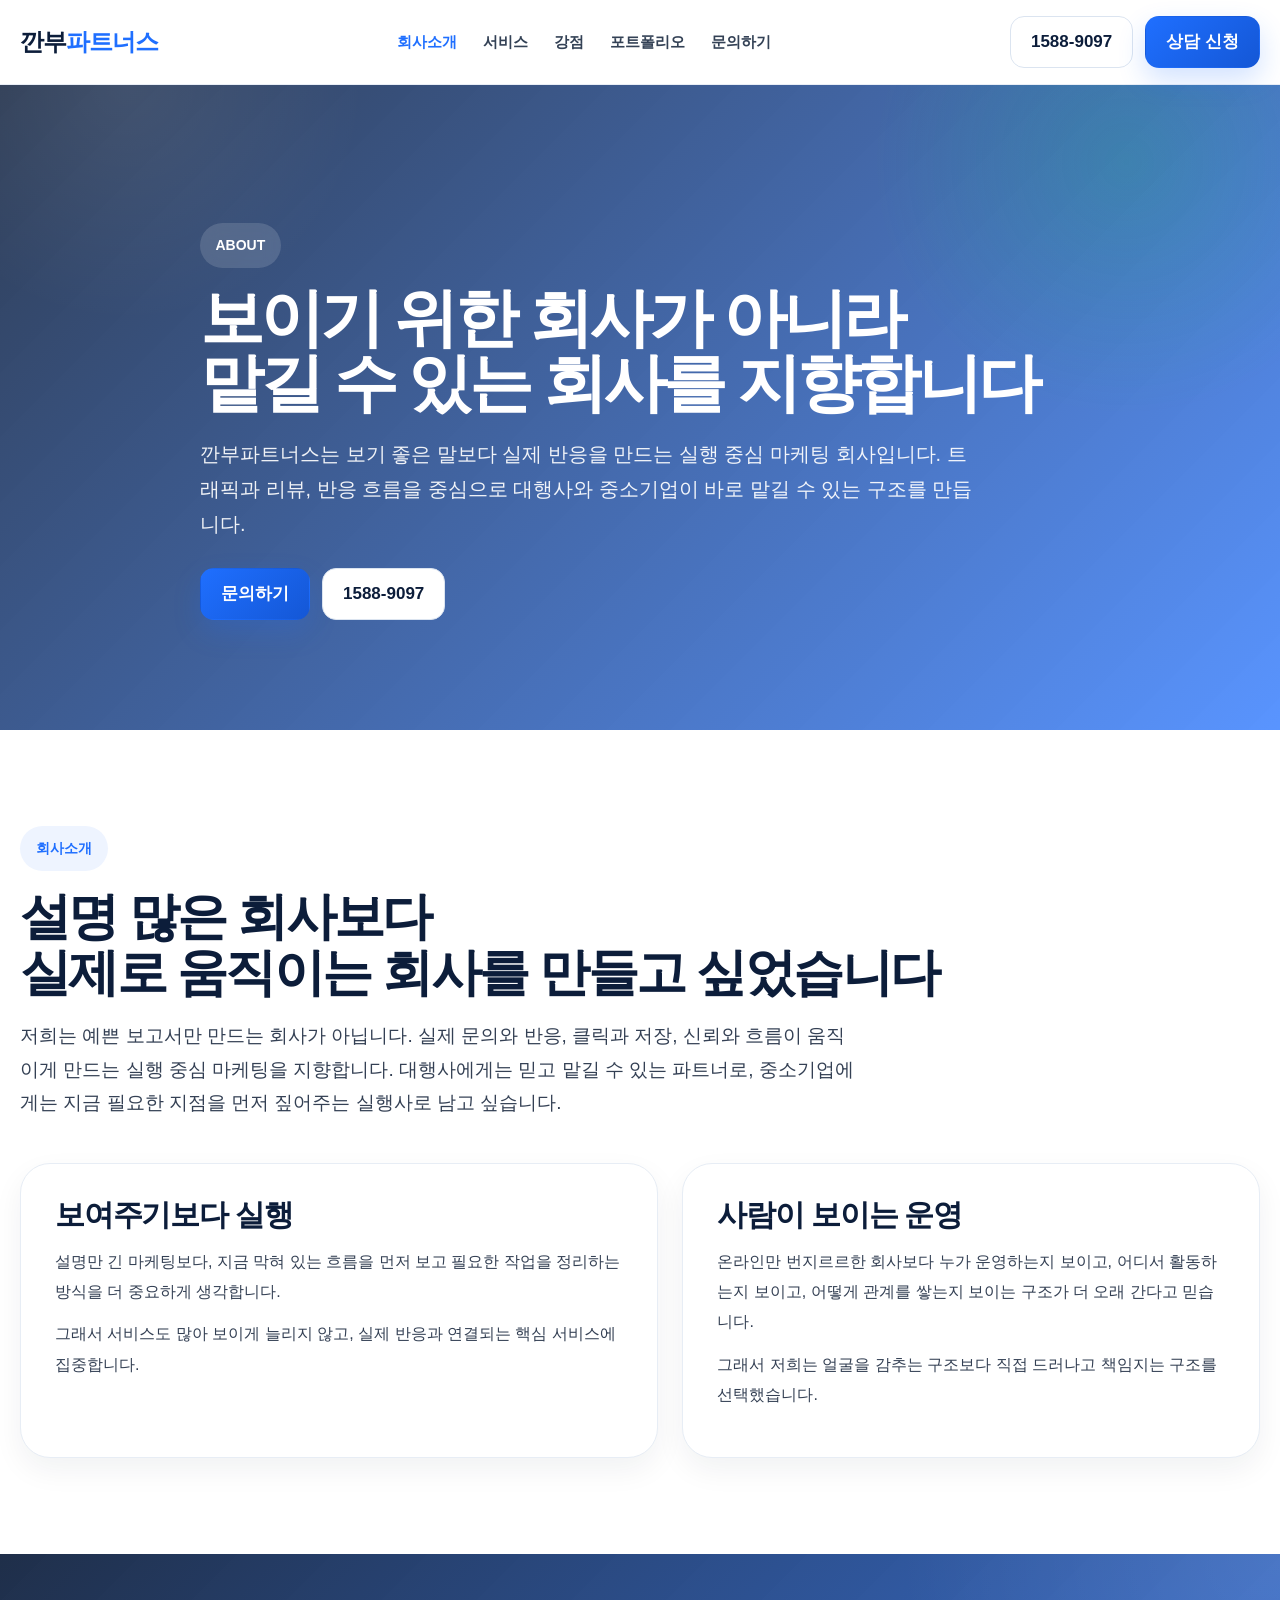
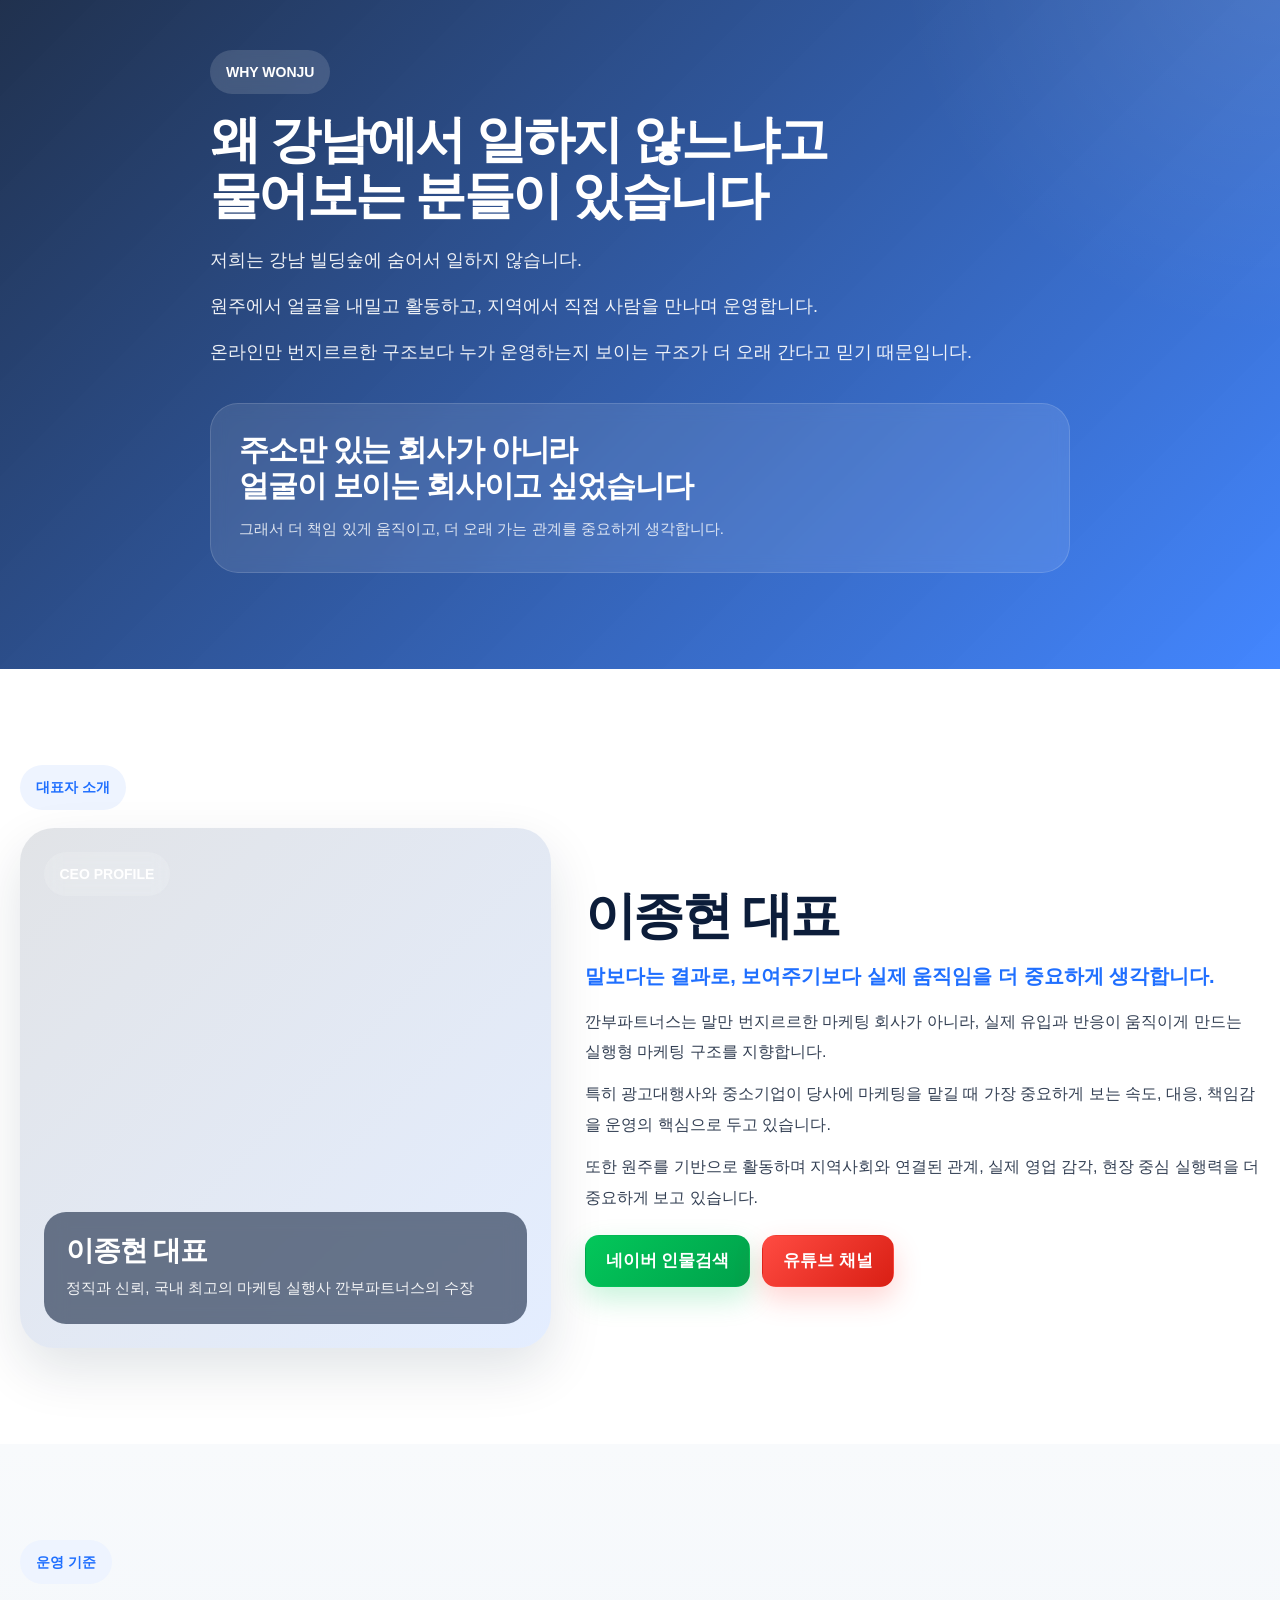
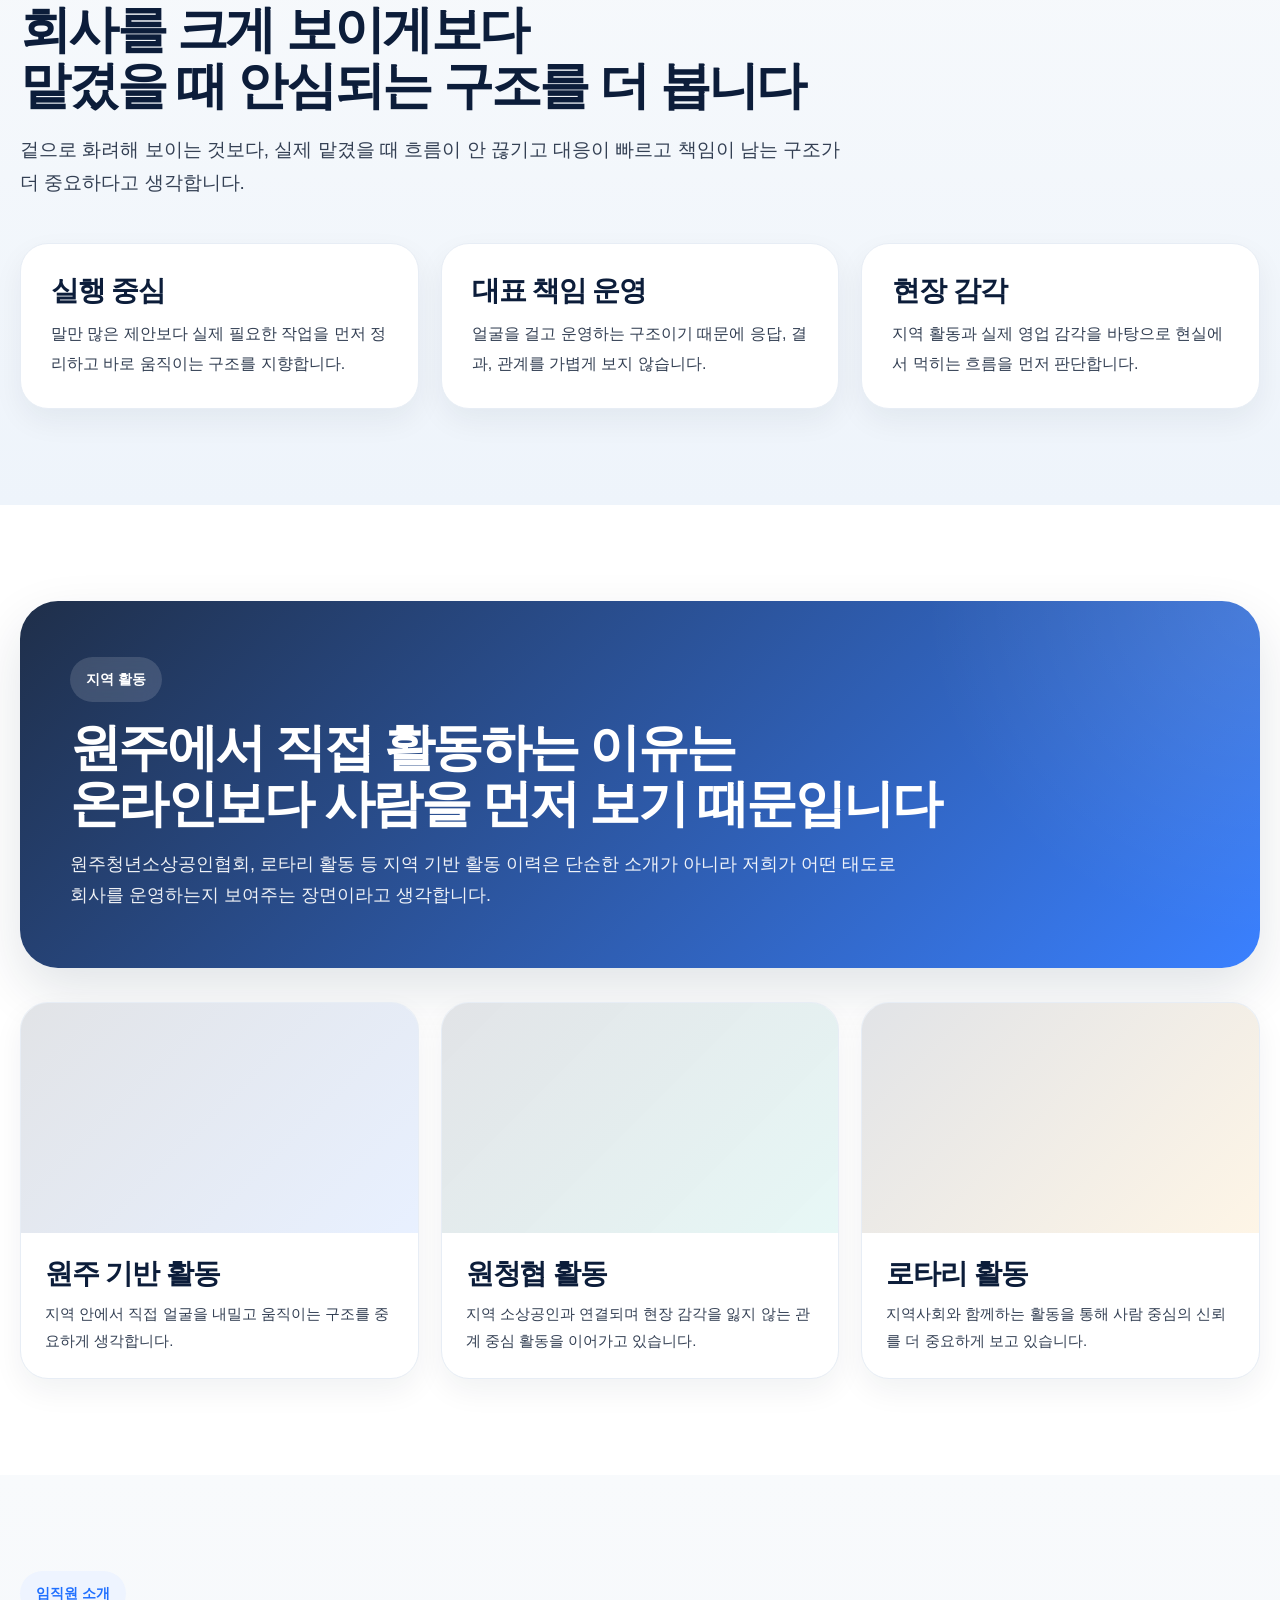
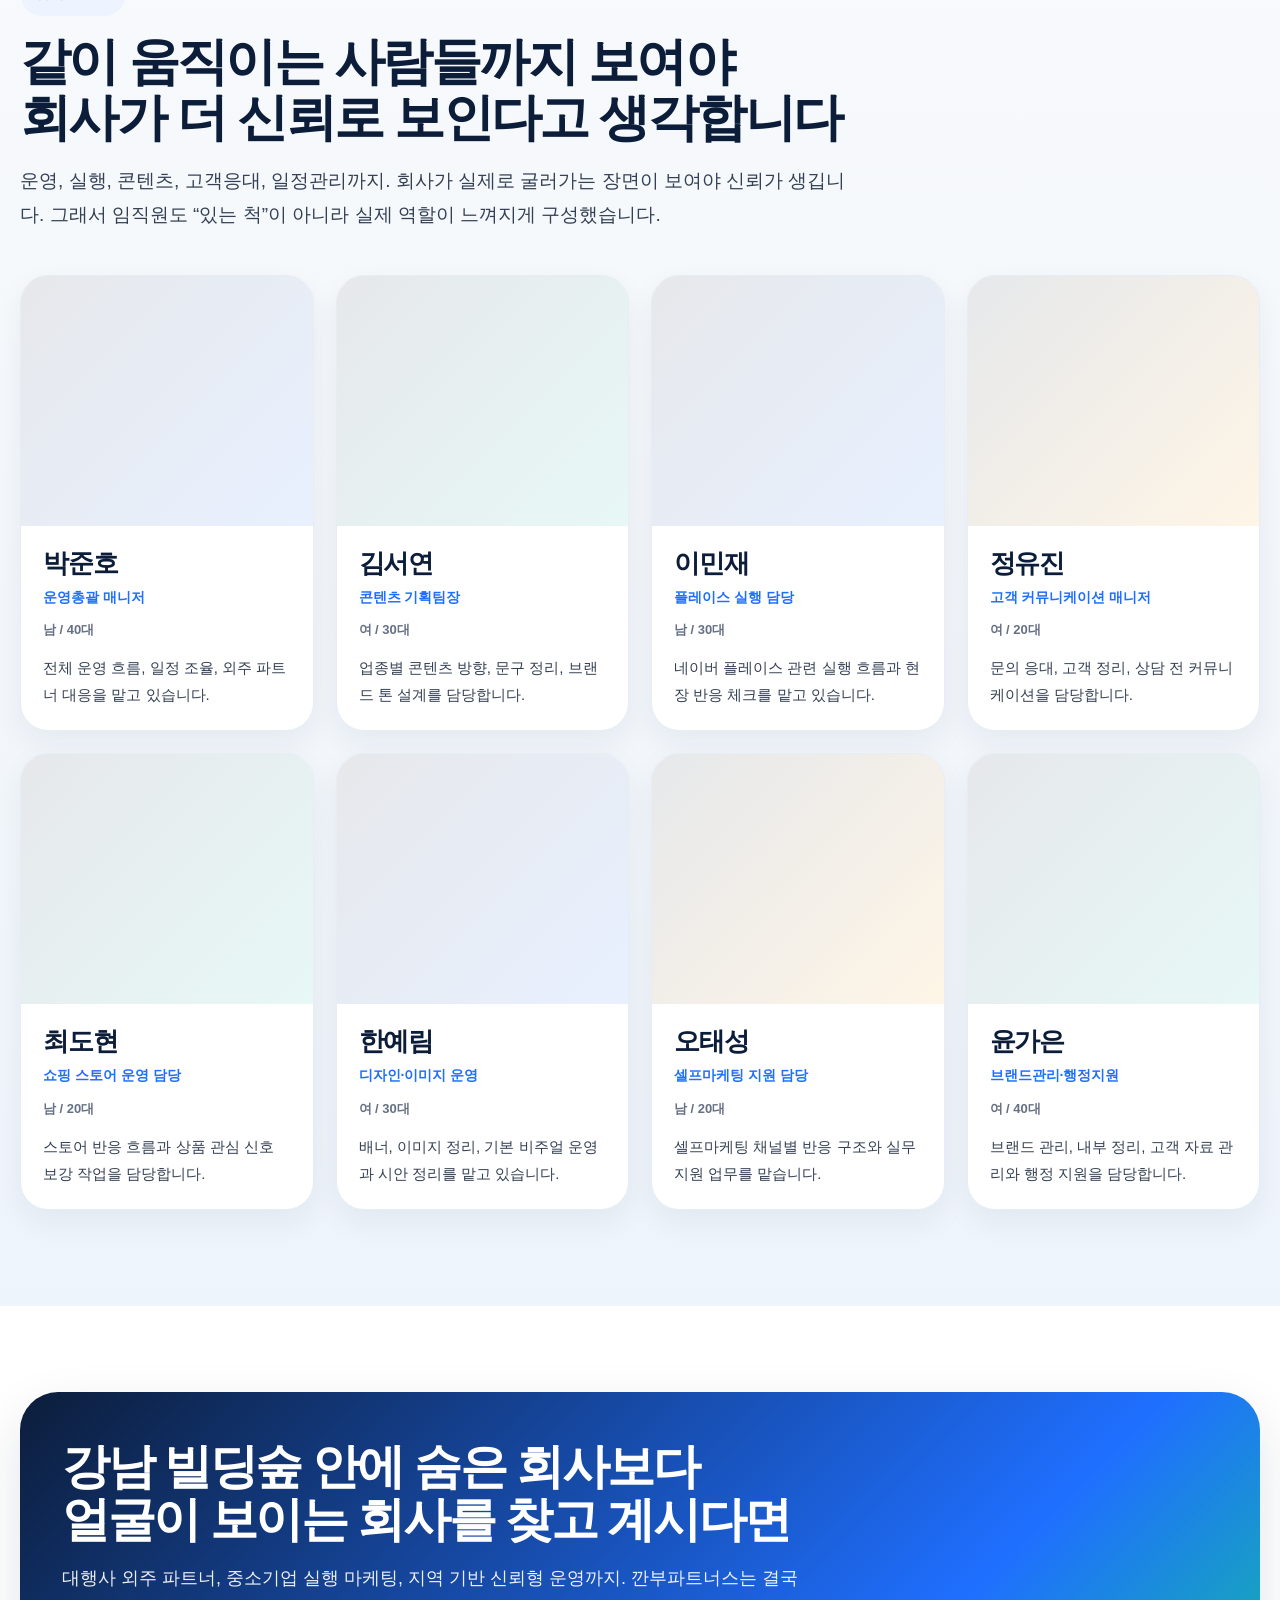
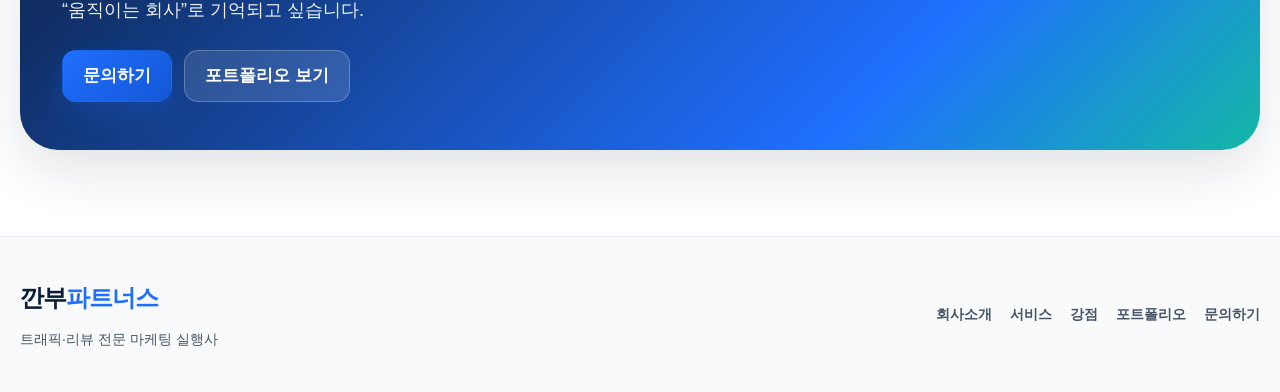
==== commit 094ce758: "Update about.html" ====
--- a/about.html
+++ b/about.html
@@ -998,26 +998,26 @@
             <span class="ceo-photo-label">CEO PROFILE</span>
             <div class="ceo-photo-copy">
               <h3>이종현 대표</h3>
-              <p>설명보다 결과 흐름, 포장보다 실제 반응을 중요하게 보는 운영 철학</p>
+              <p>정직과 신뢰, 국내 최고의 마케팅 실행사 깐부파트너스의 수장</p>
             </div>
           </div>
 
           <div class="ceo-copy reveal">
             <h2>이종현 대표</h2>
-            <div class="ceo-lead">말보다 결과 흐름, 보여주기보다 실제 움직임을 더 중요하게 생각합니다.</div>
+            <div class="ceo-lead">말보다는 결과로, 보여주기보다 실제 움직임을 더 중요하게 생각합니다.</div>
             <p>
               깐부파트너스는 말만 번지르르한 마케팅 회사가 아니라,
               실제 유입과 반응이 움직이게 만드는 실행형 마케팅 구조를 지향합니다.
             </p>
             <p>
-              특히 대행사와 중소기업이 맡길 때 가장 중요하게 보는 속도, 대응, 책임감을 운영의 핵심으로 두고 있습니다.
+              특히 광고대행사와 중소기업이 당사에 마케팅을 맡길 때 가장 중요하게 보는 속도, 대응, 책임감을 운영의 핵심으로 두고 있습니다.
             </p>
             <p>
               또한 원주를 기반으로 활동하며 지역사회와 연결된 관계, 실제 영업 감각, 현장 중심 실행력을 더 중요하게 보고 있습니다.
             </p>
 
             <div class="ceo-actions">
-              <a href="https://search.naver.com/search.naver?query=이종현" target="_blank" class="btn btn-naver">네이버 인물검색</a>
+              <a href="https://search.naver.com/search.naver?query=깐부파트너스 이종현" target="_blank" class="btn btn-naver">네이버 인물검색</a>
               <a href="https://www.youtube.com/" target="_blank" class="btn btn-youtube">유튜브 채널</a>
             </div>
           </div>
